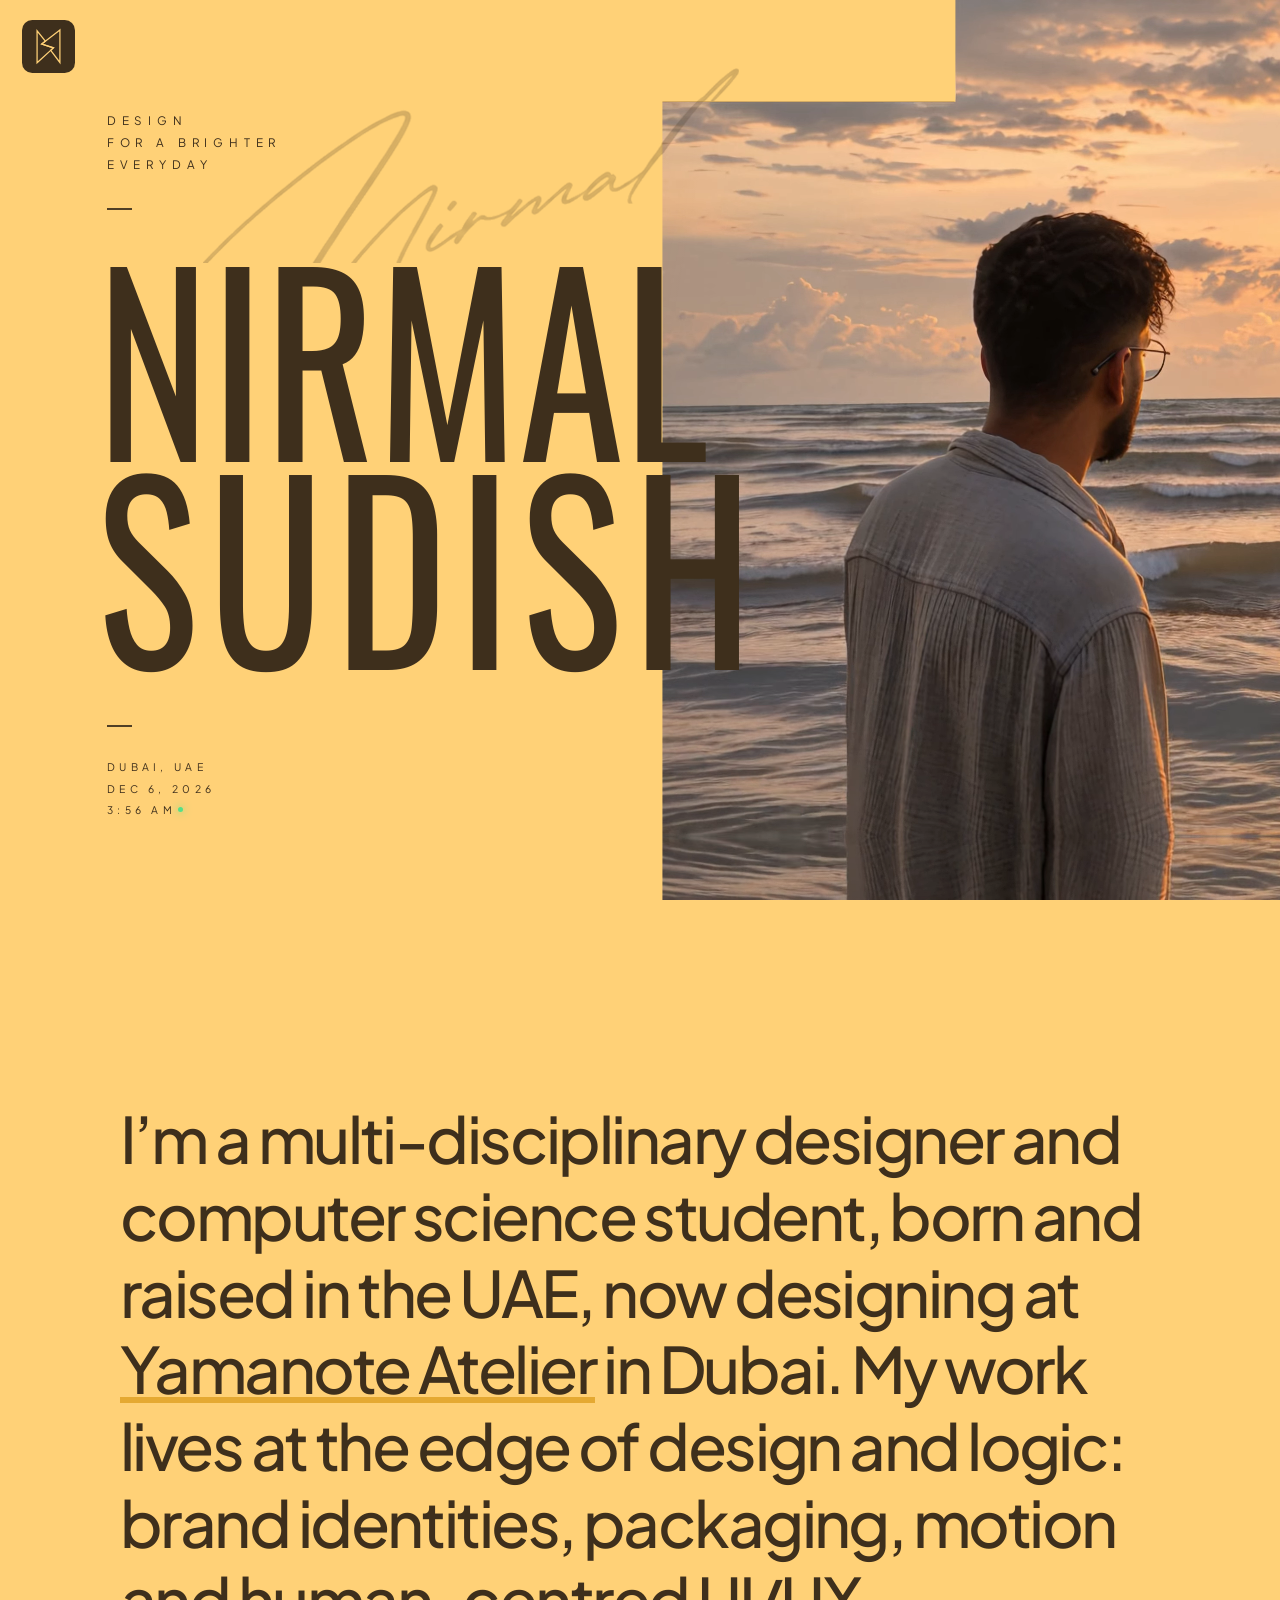
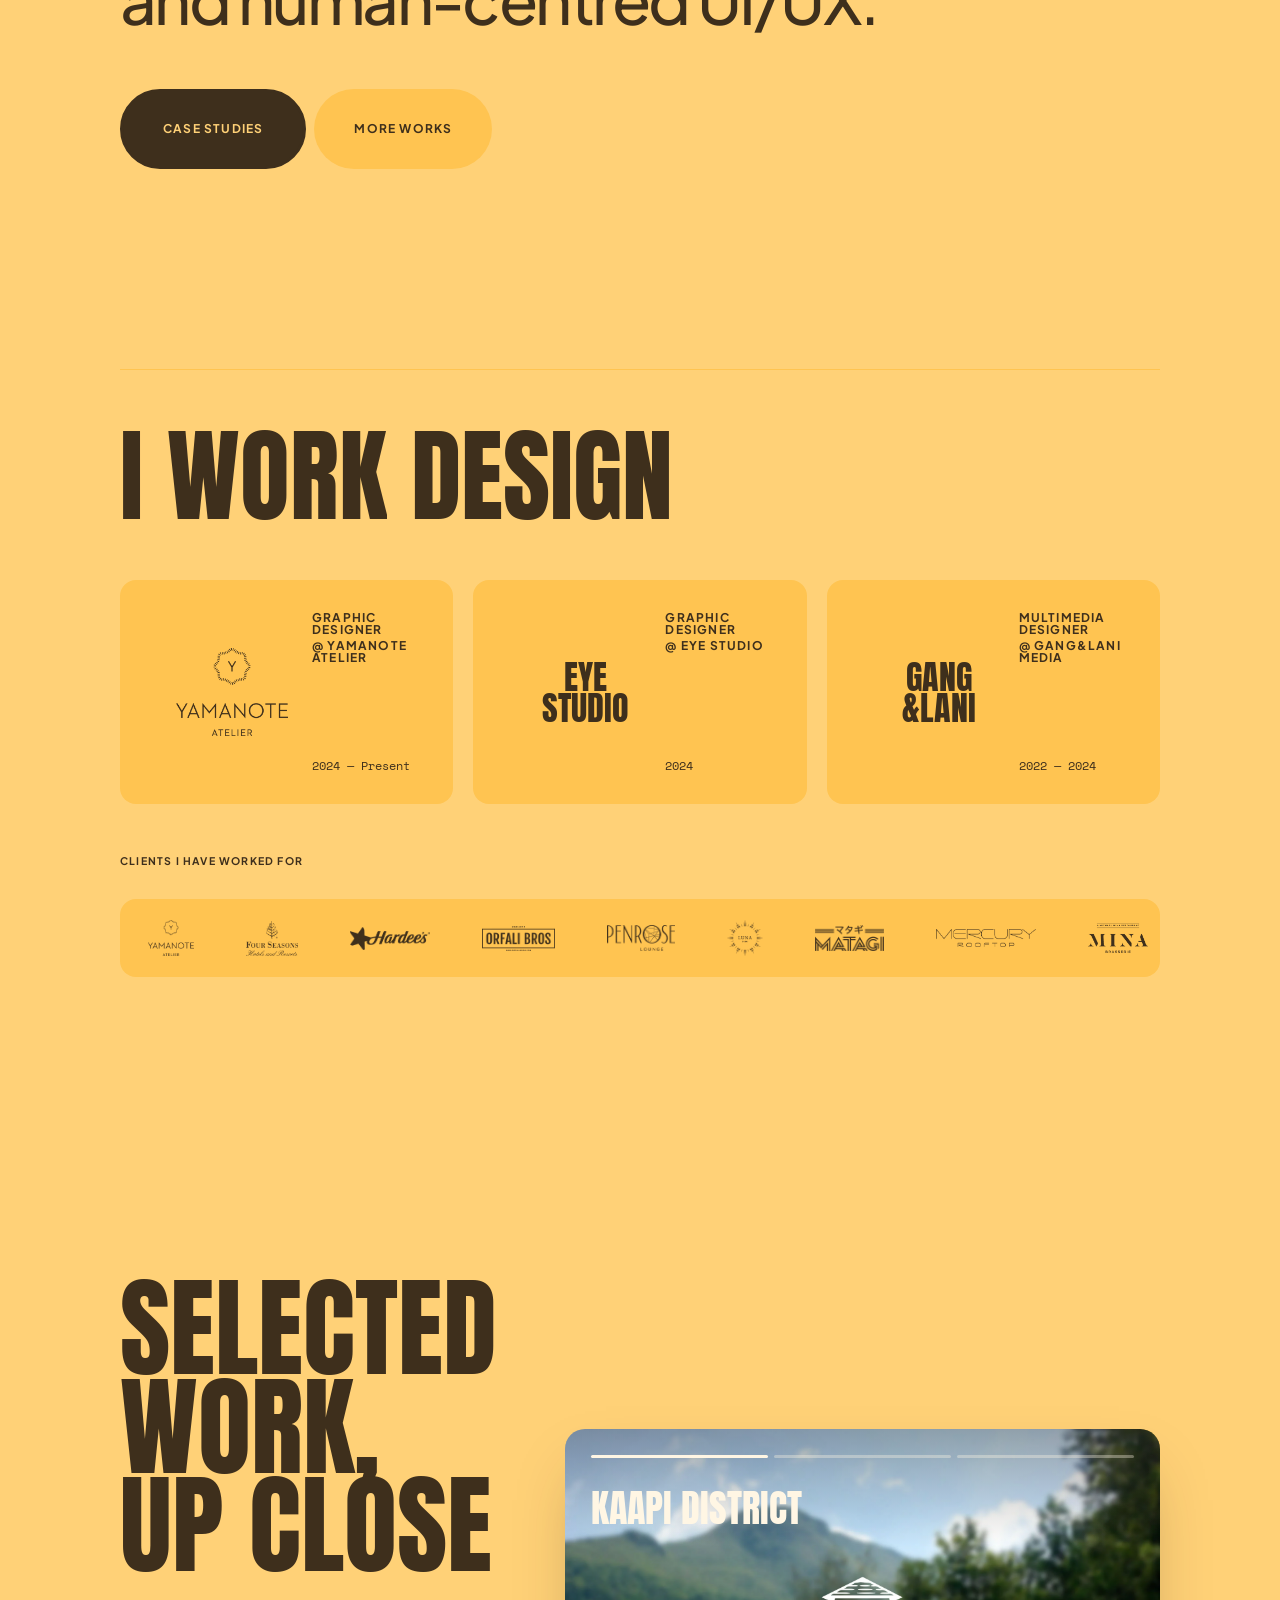
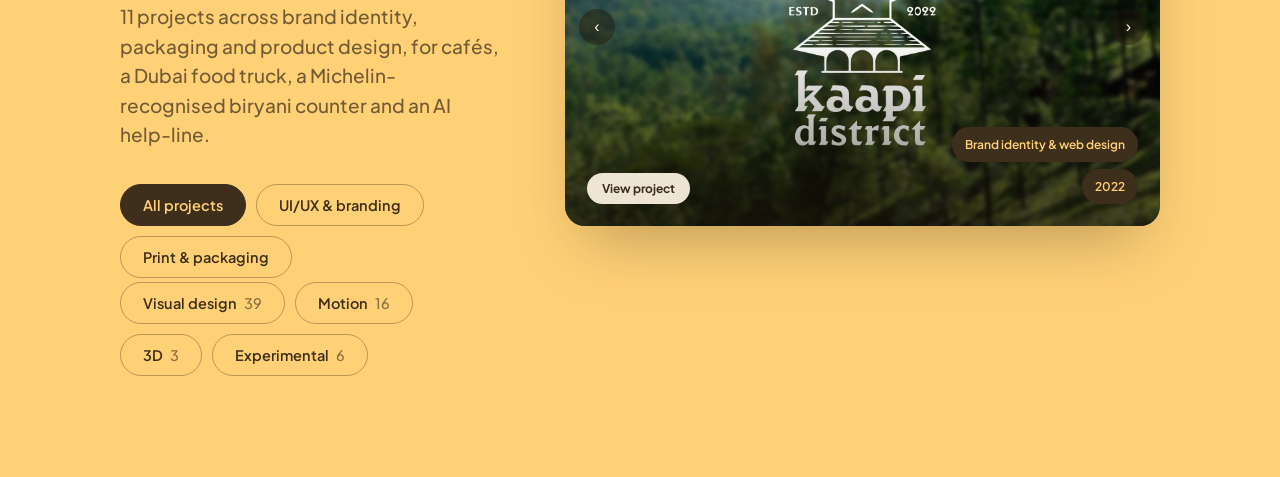
==== index.html @ 2df58474 "Portfolio 2026: initial site Co-Authored-By: Claude Opus 5.5 <noreply@anthropic.com>" ====
<!DOCTYPE html>
<html lang="en">
<head>
  <meta charset="UTF-8">
  <meta name="viewport" content="width=device-width, initial-scale=1.0">
  <title>Nirmal Sudish — Design For A Brighter Everyday</title>
  <meta name="description" content="Portfolio of Nirmal Sudish, a multi-disciplinary designer in Dubai, UAE: brand identity, packaging, motion and UI/UX.">
  <link rel="icon" href="assets/brand/nirmal-plate.svg" type="image/svg+xml">
  
  <!-- Modern Google Fonts -->
  <link rel="preconnect" href="https://fonts.googleapis.com">
  <link rel="preconnect" href="https://fonts.gstatic.com" crossorigin>
  <link href="https://fonts.googleapis.com/css2?family=Anton&family=Bebas+Neue&family=Caveat:wght@500;600;700&family=Ruthie&family=Allura&family=Space+Mono&family=Oswald:wght@700&family=Plus+Jakarta+Sans:wght@300;400;500;600;700;800&family=Space+Grotesk:wght@400;500;600;700&display=swap" rel="stylesheet">
  
  <link rel="stylesheet" href="style.css?v=202610221400">

  <!-- ==========================================================================
       LOGO NAVIGATION MORPH
       Scoped to this file on purpose: it is an overlay, so it adds nothing to
       the page's own layout and touches no existing rule except hiding the
       trigger while the panel stands in its place.

       The panel's resting CSS geometry IS the open state. JS seeds the closed
       state as inline styles taken from the logo's live rect, then clears them
       so the panel transitions out of the logo's own box rather than fading in.
       ========================================================================== -->
  <style>
    #navMorph {
      position: fixed;
      inset: 0;
      z-index: 60;
      visibility: hidden;
      pointer-events: none;
    }

    #navMorph.is-armed { visibility: visible; }

    /* The viewport ground going dark is what lets a pale panel read at all. */
    .navmorph-scrim {
      position: absolute;
      inset: 0;
      background-color: #14100c;
      opacity: 0;
      transition: opacity 400ms cubic-bezier(0.22, 0.61, 0.36, 1);
    }

    #navMorph.is-open .navmorph-scrim { opacity: 1; pointer-events: auto; }

    .navmorph-panel {
      position: absolute;
      left: 16px;
      top: 11px;
      width: min(784px, calc(100vw - 32px));
      height: 120px;
      border-radius: 17px;
      background-color: #FFD177;
      overflow: hidden;
      pointer-events: auto;
      transition:
        left 400ms cubic-bezier(0.22, 0.61, 0.36, 1),
        top 400ms cubic-bezier(0.22, 0.61, 0.36, 1),
        width 400ms cubic-bezier(0.22, 0.61, 0.36, 1),
        height 400ms cubic-bezier(0.22, 0.61, 0.36, 1),
        border-radius 400ms cubic-bezier(0.22, 0.61, 0.36, 1);
    }

    .navmorph-links {
      position: absolute;
      left: 74px;
      top: 50%;
      transform: translateY(-50%);
      display: flex;
      align-items: center;
      gap: 96px;
      white-space: nowrap;
      opacity: 0;
      /* Closing: the text goes first, before the box starts contracting. */
      transition: opacity 120ms linear;
    }

    /* Opening: held back until the box has actually started opening out. */
    #navMorph.is-open .navmorph-links {
      opacity: 1;
      transition: opacity 240ms linear 150ms;
    }

    .navmorph-link {
      display: inline-flex;
      align-items: center;
      gap: 9px;
      font-family: "Plus Jakarta Sans", sans-serif;
      font-size: 19px;
      font-weight: 800;
      letter-spacing: 0.1em;
      text-transform: uppercase;
      color: #101010;
      text-decoration: none;
    }

    .navmorph-tri {
      font-size: 12px;
      line-height: 1;
      color: #101010;
    }

    /* The mark is the existing logo's own artwork used as a mask, so it takes
       the panel's black without a second copy of the file being drawn. */
    .navmorph-mark {
      position: absolute;
      top: 50%;
      right: 28px;
      width: 56px;
      height: 56px;
      transform: translateY(-50%);
      background-color: #101010;
      -webkit-mask: url("assets/brand/nirmal-mark.svg") center / contain no-repeat;
      mask: url("assets/brand/nirmal-mark.svg") center / contain no-repeat;
      transition:
        right 400ms cubic-bezier(0.22, 0.61, 0.36, 1),
        width 400ms cubic-bezier(0.22, 0.61, 0.36, 1),
        height 400ms cubic-bezier(0.22, 0.61, 0.36, 1);
    }

    /* The trigger steps aside while the panel occupies its box. */
    body.nav-open .hero-logo { opacity: 0; }

    @media (max-width: 820px) {
      .navmorph-panel { height: 92px; border-radius: 14px; }
      .navmorph-links { left: 40px; gap: 40px; }
      .navmorph-link { font-size: 15px; }
      .navmorph-mark { right: 18px; width: 42px; height: 42px; }
    }

    /* Phones: four links in one row would run under the mark, so they stack
       as large, thumb-sized rows down the panel, the mark at its right. */
    @media (max-width: 600px) {
      .navmorph-panel { left: 12px; top: 10px; width: calc(100vw - 24px); height: 252px; border-radius: 16px; }
      .navmorph-links { left: 26px; flex-direction: column; align-items: flex-start; gap: 0; }
      .navmorph-link { font-size: 21px; padding: 12px 0; }
      .navmorph-tri { font-size: 13px; }
      .navmorph-mark { right: 26px; width: 46px; height: 46px; }
    }

    /* Touch tablets keep the row, but each link gets a thumb-sized hit area;
       the row is centred, so it reads exactly the same. */
    @media (hover: none) and (pointer: coarse) and (min-width: 601px) {
      .navmorph-link { padding-block: 10px; }
    }
  </style>
</head>
<body>

  <!-- =========================================================================
       HERO — BUILT FROM SCRATCH (no baked-in reference image)
       Layers: yellow ground -> masked video frame -> type
       ========================================================================= -->
  <section class="hero-section" id="hero">
    <!-- .hero-viewport is the clipping window; .hero-canvas inside it is locked
         to the artwork's 1759:894 aspect and scaled to cover, so the composition
         keeps its true proportions at every window shape and is simply cropped
         from the right rather than stretched. -->
    <div class="hero-viewport">
    <div class="hero-canvas" id="heroCanvas">

      <!-- 1. Masked frame — clipped to the stepped notch shape.
           Holds the BACKGROUND only. Drop assets/hero-bg.mp4 (and optionally
           .webm) in beside the jpg; the jpg stays as poster/fallback and is
           what shows if the video is missing, errors, or motion is reduced.
           Author the video at 1.232:1 so it lands exactly like the plate. -->
      <div class="hero-frame" id="heroFrame">
        <div class="hero-frame-inner">
          <img src="assets/hero-bg.jpg" alt="" class="hero-bg-img" id="heroBgImg" aria-hidden="true">
          <video class="hero-bg-video" id="heroBgVideo"
                 autoplay muted loop playsinline preload="metadata" aria-hidden="true">
            <source src="assets/hero-bg.mp4" type="video/mp4">
            <source src="assets/hero-bg.webm" type="video/webm">
          </video>
        </div>
        <span class="hero-frame-grain" aria-hidden="true"></span>
      </div>

      <!-- 2. Brand mark — the navigation trigger. Hovering it grows the
           #navMorph panel at the foot of this file out of this exact box. -->
      <div class="hero-logo-wrap" id="navTrigger">
        <a href="#hero" class="hero-logo" aria-label="Nirmal Sudish — home">
          <img src="assets/brand/nirmal-plate.svg" alt="" width="53" height="53">
        </a>
      </div>

      <!-- 3. Eyebrow -->
      <p class="hero-eyebrow">
        <span>Design</span>
        <span>For a brighter</span>
        <span>Everyday</span>
      </p>

      <span class="hero-rule hero-rule-top" aria-hidden="true"></span>

      <!-- 4. Script signature (sits behind the headline).
           Lifted straight out of the artwork rather than set in a font: no
           shipping script matches those letterforms, so assets/signature.png is
           the reference's own mark, alpha-extracted off the brown ground. -->
      <span class="hero-script" aria-hidden="true"></span>

      <!-- 5. Headline -->
      <h1 class="hero-headline">
        <span class="hl-line" data-text="Nirmal">Nirmal</span>
        <span class="hl-line" data-text="Sudish">Sudish</span>
      </h1>

      <span class="hero-rule hero-rule-bottom" aria-hidden="true"></span>

      <!-- 6. Live meta block -->
      <div class="hero-meta" aria-label="Location and local time">
        <span class="meta-row">Dubai, UAE</span>
        <span class="meta-row" id="liveDate">Sep 7, 2026</span>
        <span class="meta-row meta-time">
          <span id="liveTime">9:34 AM</span>
          <i class="meta-dot" aria-hidden="true"></i>
        </span>
      </div>

    </div>
    </div>

  </section>


  <!-- =========================================================================
       REPLICA — statement + experience, rebuilt 1:1 from the supplied source
       (.cn45 / .cn59 / .cn61 nodes). Values below are the source's own.
       ========================================================================= -->
  <div class="rep">

    <!-- .cn45 -->
    <section class="rep-statement" id="intro">
      <div>
        <div class="rep-copy">
          I&rsquo;m a multi-disciplinary designer and computer science student,
          born and raised in the UAE, now designing at
          <a class="rep-mark" href="https://www.instagram.com/yamanoteatelier/" target="_blank" rel="noopener">Yamanote Atelier</a>
          in Dubai. My work lives at the edge of design and logic: brand identities,
          packaging, motion and human-centred UI/UX.
        </div>
      </div>
      <div class="rep-actions">
        <a class="rep-btn rep-btn-solid" href="#works-stack"><div>case studies</div></a>
        <a class="rep-btn rep-btn-tint" href="grid.html"><div>More works</div></a>
      </div>
    </section>

    <!-- .cn59 / .cn60 -->
    <div class="rep-rule"><span data-rule></span></div>

    <!-- .cn61 -->
    <section class="rep-experience" id="experience">
      <div class="rep-headwrap">
        <div class="rep-head" data-reveal>I work design</div>
      </div>

      <div class="rep-grid">

        <a class="rep-card" href="https://www.instagram.com/yamanoteatelier/" target="_blank" rel="noopener">
          <div class="rep-logo">
            <img src="assets/clients/yamanote-card.png" alt="Yamanote Atelier" width="406" height="320">
          </div>
          <div class="rep-meta">
            <div class="rep-role">
              <div>Graphic designer</div>
              <div>@ Yamanote Atelier</div>
            </div>
            <div class="rep-date">2024 &mdash; Present</div>
          </div>
        </a>

        <!-- No logo file exists for these two, so the name is set in the display face. -->
        <div class="rep-card">
          <div class="rep-logo">
            <span class="rep-logo-word">Eye<br>Studio</span>
          </div>
          <div class="rep-meta">
            <div class="rep-role">
              <div>Graphic designer</div>
              <div>@ Eye Studio</div>
            </div>
            <div class="rep-date">2024</div>
          </div>
        </div>

        <div class="rep-card">
          <div class="rep-logo">
            <span class="rep-logo-word">Gang<br>&amp;lani</span>
          </div>
          <div class="rep-meta">
            <div class="rep-role">
              <div>Multimedia designer</div>
              <div>@ Gang&amp;lani Media</div>
            </div>
            <div class="rep-date">2022 &mdash; 2024</div>
          </div>
        </div>

      </div>

      <!-- Client marquee.
           Fifteen clients, each logo sized by optical area rather than height
           (equal area reads as equal weight across seals and wordmarks). The second list
           is an exact copy, aria-hidden, and exists only so the track can loop
           seamlessly: translating it -50% lands set two exactly where set one
           started. Keep the two lists identical or the seam will show. -->
      <div class="rep-clients">
        <p class="rep-clients-label">Clients I have worked for</p>

        <div class="rep-marquee">
          <div class="rep-marquee-track">
            <ul class="rep-marquee-set">
              <li class="rep-client"><img src="assets/clients/yamanote-atelier.png" alt="Yamanote Atelier" width="142" height="112" style="height:36px"></li>
              <li class="rep-client"><img src="assets/clients/four-seasons.png" alt="Four Seasons" width="168" height="112" style="height:35px"></li>
              <li class="rep-client"><img src="assets/clients/hardee-s.png" alt="Hardee's" width="387" height="112" style="height:23px"></li>
              <li class="rep-client"><img src="assets/clients/orfali-bros.png" alt="Orfali Bros" width="328" height="112" style="height:25px"></li>
              <li class="rep-client"><img src="assets/clients/penrose-lounge.png" alt="Penrose Lounge" width="293" height="112" style="height:26px"></li>
              <li class="rep-client"><img src="assets/clients/luna.png" alt="Luna" width="112" height="112" style="height:36px"></li>
              <li class="rep-client"><img src="assets/clients/matagi.png" alt="Matagi" width="300" height="112" style="height:26px"></li>
              <li class="rep-client"><img src="assets/clients/mercury-rooftop.png" alt="Mercury Rooftop" width="618" height="112" style="height:18px"></li>
              <li class="rep-client"><img src="assets/clients/mina-brasserie.png" alt="Mina Brasserie" width="225" height="112" style="height:30px"></li>
              <li class="rep-client"><img src="assets/clients/sola-jazz-lounge.png" alt="Sola Jazz Lounge" width="104" height="112" style="height:36px"></li>
              <li class="rep-client"><img src="assets/clients/spaces.png" alt="Spaces" width="387" height="112" style="height:23px"></li>
              <li class="rep-client"><img src="assets/clients/tomo.png" alt="Tomo" width="118" height="112" style="height:36px"></li>
              <li class="rep-client"><img src="assets/clients/seafu.png" alt="Seafu" width="506" height="112" style="height:20px"></li>
              <li class="rep-client"><img src="assets/clients/raffles-the-palm.png" alt="Raffles The Palm" width="151" height="112" style="height:36px"></li>
              <li class="rep-client"><img src="assets/clients/piatti-by-the-beach.png" alt="Piatti by the Beach" width="175" height="112" style="height:34px"></li>
            </ul>
            <ul class="rep-marquee-set" aria-hidden="true">
              <li class="rep-client"><img src="assets/clients/yamanote-atelier.png" alt="" width="142" height="112" style="height:36px"></li>
              <li class="rep-client"><img src="assets/clients/four-seasons.png" alt="" width="168" height="112" style="height:35px"></li>
              <li class="rep-client"><img src="assets/clients/hardee-s.png" alt="" width="387" height="112" style="height:23px"></li>
              <li class="rep-client"><img src="assets/clients/orfali-bros.png" alt="" width="328" height="112" style="height:25px"></li>
              <li class="rep-client"><img src="assets/clients/penrose-lounge.png" alt="" width="293" height="112" style="height:26px"></li>
              <li class="rep-client"><img src="assets/clients/luna.png" alt="" width="112" height="112" style="height:36px"></li>
              <li class="rep-client"><img src="assets/clients/matagi.png" alt="" width="300" height="112" style="height:26px"></li>
              <li class="rep-client"><img src="assets/clients/mercury-rooftop.png" alt="" width="618" height="112" style="height:18px"></li>
              <li class="rep-client"><img src="assets/clients/mina-brasserie.png" alt="" width="225" height="112" style="height:30px"></li>
              <li class="rep-client"><img src="assets/clients/sola-jazz-lounge.png" alt="" width="104" height="112" style="height:36px"></li>
              <li class="rep-client"><img src="assets/clients/spaces.png" alt="" width="387" height="112" style="height:23px"></li>
              <li class="rep-client"><img src="assets/clients/tomo.png" alt="" width="118" height="112" style="height:36px"></li>
              <li class="rep-client"><img src="assets/clients/seafu.png" alt="" width="506" height="112" style="height:20px"></li>
              <li class="rep-client"><img src="assets/clients/raffles-the-palm.png" alt="" width="151" height="112" style="height:36px"></li>
              <li class="rep-client"><img src="assets/clients/piatti-by-the-beach.png" alt="" width="175" height="112" style="height:34px"></li>
            </ul>
          </div>
        </div>
      </div>
    </section>

  </div>


  <!-- =========================================================================
       WORKS — CARD STACK
       Ported from the supplied Studio F&F reference. That file is a full-page
       app (html/body overflow:hidden, fixed chrome, wheel preventDefault); here
       it has to live as one section inside a scrolling document, so the stage
       is a normal in-flow block and the wheel is only captured while the
       section is centred AND there are more cards in that direction. At either
       end the wheel is released and the page scrolls on as usual.
       ========================================================================= -->
  <section class="ws" id="works-stack">
    <div class="ws-inner">

      <!-- Copy column; the card sits in the column beside it. -->
      <div class="ws-panel">
        <h2 class="ws-headline" id="wsHeadline">Selected<br>work,<br>up close</h2>

        <p class="ws-lede">
          11 projects across brand identity, packaging and product design,
          for cafés, a Dubai food truck, a Michelin-recognised biryani counter and an AI help-line.
        </p>

        <!-- Two rows, one choice: a project filter shows the card stack, a gallery
             category swaps it for the gallery. Choosing either row switches. -->
        <div class="ws-cats" id="wsCats" role="tablist" aria-label="Projects and gallery">
          <button class="ws-pill is-active" role="tab" aria-selected="true" data-group="all"
                  data-headline="Selected<br>work,<br>up close">All projects</button>
          <button class="ws-pill" role="tab" aria-selected="false" data-group="ux"
                  data-headline="Selected<br>work,<br>in use">UI/UX &amp; branding</button>
          <button class="ws-pill" role="tab" aria-selected="false" data-group="print"
                  data-headline="Selected<br>work,<br>in print">Print &amp; packaging</button>
        </div>
        <div class="ws-cats ws-cats-lib" role="tablist" aria-label="Gallery">
          <button class="ws-pill" role="tab" aria-selected="false" data-lib="visual"
                  data-headline="Selected<br>work,<br>in colour">Visual design<span>39</span></button>
          <button class="ws-pill" role="tab" aria-selected="false" data-lib="motion"
                  data-headline="Selected<br>work,<br>in motion">Motion<span>16</span></button>
          <button class="ws-pill" role="tab" aria-selected="false" data-lib="3d"
                  data-headline="Selected<br>work,<br>in depth">3D<span>3</span></button>
          <button class="ws-pill" role="tab" aria-selected="false" data-lib="experimental"
                  data-headline="Selected<br>work,<br>off brief">Experimental<span>6</span></button>
        </div>
      </div>

      <div class="ws-stage" id="wsStage"></div>

    </div>
  </section>

  <!-- =========================================================================
       CONTACT MORPH — the closing card of the works stack expands from its own
       bounds to fill the viewport. Ported from the reference's .morph-panel:
       it is fixed and starts life at the CTA card's getBoundingClientRect(),
       so the growth reads as that card zooming rather than a new panel fading
       in. Lives at body level, outside the section, so nothing clips it.
       ========================================================================= -->
  <div class="ws-morph" id="wsMorph" aria-hidden="true">
    <div class="ws-morph-inner">
      <p class="ws-morph-line" id="wsMorphLine">Let&rsquo;s make something</p>

      <div class="ws-morph-contact" id="wsMorphContact">
        <h2 class="ws-morph-title">Get in<br>touch</h2>

        <div class="ws-morph-details">
          <a class="ws-morph-mail" href="mailto:nirmal.sudish@gmail.com">nirmal.sudish@gmail.com</a>
          <p class="ws-morph-place">Dubai, UAE<br>Available for work</p>
          <div class="ws-morph-social">
            <a href="https://www.linkedin.com/in/nirmalsudish/" target="_blank" rel="noopener">LinkedIn</a>
            <a href="https://www.instagram.com/nirmellow/" target="_blank" rel="noopener">Instagram</a>
            <a href="https://www.behance.net/nirmalsudish" target="_blank" rel="noopener">Behance</a>
            <a href="assets/docs/nirmal-sudish-resume.pdf" target="_blank" rel="noopener">R&eacute;sum&eacute;</a>
          </div>
        </div>
      </div>

      <button class="ws-morph-close" id="wsMorphClose" type="button" aria-label="Close contact">
        <span aria-hidden="true">&times;</span>
      </button>
    </div>
  </div>

  <!-- Toast Notification for Copy Action -->
  <div class="copy-toast" id="copyToast" role="status" aria-live="polite">
    Email copied to clipboard!
  </div>

  <!-- =========================================================================
       PROJECT VIEW
       The case study a work card zooms into. One shell, filled by JS from the
       same project data the stack is built from.
       ========================================================================= -->
  <div class="pj" id="pjView" aria-hidden="true" role="dialog" aria-modal="true" aria-label="Project case study">
    <div class="pj-body" id="pjBody"></div>
    <button class="pj-close" id="pjClose" type="button" aria-label="Close project">
      <span aria-hidden="true">&times;</span>
    </button>
  </div>

  <!-- Self-hosted rather than CDN-only: the entire works stack (cards, the
       contact morph, the project case studies) is built by GSAP, and nothing
       else on the page needs it — so if this script never arrives (a blocked
       CDN, an offline preview, a flaky network) that whole section silently
       renders empty while everything above it looks fine. The CDN copy is
       kept as a fallback in case the local file itself ever goes missing. -->
  <script src="vendor/gsap.min.js" onerror="
    document.write('<scr' + 'ipt src=\'https://cdnjs.cloudflare.com/ajax/libs/gsap/3.12.5/gsap.min.js\'><\/scr' + 'ipt>');
  "></script>
  <!-- =========================================================================
       LOGO NAVIGATION MORPH — overlay, so the homepage structure is untouched
       ========================================================================= -->
  <!-- Library viewer: one picture or clip at a time, full screen. -->
  <div class="lbx" id="lbx" hidden role="dialog" aria-modal="true" aria-label="Library viewer">
    <figure class="lbx-stage" id="lbxStage"></figure>
    <button class="lbx-btn lbx-prev" id="lbxPrev" type="button" aria-label="Previous">&#8249;</button>
    <button class="lbx-btn lbx-next" id="lbxNext" type="button" aria-label="Next">&#8250;</button>
    <button class="lbx-btn lbx-close" id="lbxClose" type="button" aria-label="Close">&times;</button>
  </div>

  <div id="navMorph" aria-hidden="true">
    <div class="navmorph-scrim"></div>
    <nav class="navmorph-panel" id="navMorphPanel" aria-label="Primary">
      <div class="navmorph-links">
        <a class="navmorph-link" href="#intro"><span class="navmorph-tri" aria-hidden="true">&#9656;</span>Me</a>
        <a class="navmorph-link" href="#works-stack">Studies</a>
        <a class="navmorph-link" href="grid.html">Grid</a>
        <a class="navmorph-link" href="#experience">List</a>
      </div>
      <span class="navmorph-mark" id="navMorphMark" aria-hidden="true"></span>
    </nav>
  </div>

  <script>
    (() => {
      const trigger = document.getElementById('navTrigger');
      const morph   = document.getElementById('navMorph');
      const panel   = document.getElementById('navMorphPanel');
      const mark    = document.getElementById('navMorphMark');
      if (!trigger || !morph || !panel || !mark) return;

      let open = false;

      // Closed geometry is whatever box the logo currently occupies, read live
      // so it stays correct across resizes and the hero's percentage sizing.
      function collapse() {
        const r = trigger.getBoundingClientRect();
        panel.style.left = r.left + 'px';
        panel.style.top = r.top + 'px';
        panel.style.width = r.width + 'px';
        panel.style.height = r.height + 'px';
        panel.style.borderRadius = '14px';
        // Sized and centred to sit exactly where the logo's own mark sits.
        mark.style.width = r.height + 'px';
        mark.style.height = r.height + 'px';
        mark.style.right = ((r.width - r.height) / 2) + 'px';
      }

      // Clearing the inline values hands the panel back to its CSS geometry,
      // which is the open state — so the transition runs from logo to panel.
      function release() {
        panel.style.left = panel.style.top = '';
        panel.style.width = panel.style.height = '';
        panel.style.borderRadius = '';
        mark.style.width = mark.style.height = mark.style.right = '';
      }

      function openNav() {
        if (open) return;
        open = true;

        panel.style.transition = 'none';
        mark.style.transition = 'none';
        collapse();
        morph.classList.add('is-armed');
        morph.setAttribute('aria-hidden', 'false');
        document.body.classList.add('nav-open');

        // Commit the closed geometry before animating away from it.
        void panel.offsetWidth;

        panel.style.transition = '';
        mark.style.transition = '';
        morph.classList.add('is-open');
        release();
      }

      function closeNav() {
        if (!open) return;
        open = false;

        morph.classList.remove('is-open');
        collapse();
        document.body.classList.remove('nav-open');

        panel.addEventListener('transitionend', function done(e) {
          if (e.propertyName !== 'width' || open) return;
          panel.removeEventListener('transitionend', done);
          morph.classList.remove('is-armed');
          morph.setAttribute('aria-hidden', 'true');
        });
      }

      // Hover is for a mouse or pen only. A tap also fires an emulated hover
      // just before its click, which would open the panel and shut it again
      // in the same instant, so touch goes through the click below instead.
      const hovering = (e) => e.pointerType === 'mouse' || e.pointerType === 'pen';
      trigger.addEventListener('pointerenter', (e) => { if (hovering(e)) openNav(); });
      // Once open the panel covers the trigger, so it owns the exit.
      panel.addEventListener('pointerleave', (e) => { if (hovering(e)) closeNav(); });
      // Guards the gap if the pointer leaves before the panel is under it.
      trigger.addEventListener('pointerleave', (e) => {
        if (!hovering(e)) return;
        requestAnimationFrame(() => {
          if (!panel.matches(':hover')) closeNav();
        });
      });

      // Touch: the logo toggles the panel instead of following its link; a tap
      // off the panel, on the mark or on a link, or a scroll, puts it away.
      let lastPointer = 'mouse';
      trigger.addEventListener('pointerdown', (e) => { lastPointer = e.pointerType; });
      trigger.addEventListener('click', (e) => {
        if (lastPointer === 'mouse' || lastPointer === 'pen') return;   // desktop: goes home, as before
        e.preventDefault();
        open ? closeNav() : openNav();
      });
      morph.querySelector('.navmorph-scrim').addEventListener('click', closeNav);
      mark.addEventListener('click', closeNav);
      panel.querySelectorAll('.navmorph-link').forEach(a => a.addEventListener('click', () => closeNav()));
      window.addEventListener('scroll', () => {
        if (open && lastPointer !== 'mouse' && lastPointer !== 'pen') closeNav();
      }, { passive: true });

      // Keyboard focus opens it; the focus a tap leaves behind doesn't.
      trigger.addEventListener('focusin', (e) => {
        if (e.target.matches && e.target.matches(':focus-visible')) openNav();
      });
      morph.addEventListener('focusout', (e) => {
        if (!morph.contains(e.relatedTarget)) closeNav();
      });
      document.addEventListener('keydown', (e) => {
        if (e.key === 'Escape' && open) closeNav();
      });
    })();
  </script>

  <script src="main.js?v=202610221400"></script>
</body>
</html>
---- style.css ----
/* ==========================================================================
   NIRMAL SUDISH — EDITORIAL PORTFOLIO MASTER STYLESHEET
   Aesthetics: Rich Cocoa Editorial Minimal / Tactile Luxury
   ========================================================================== */

:root {
  /* Exact Palettes from Reference */
  --bg-cocoa: #412913;
  --bg-cocoa-deep: #35200f;
  --bg-espresso: #251608;
  --bg-card: rgba(62, 40, 18, 0.65);
  --bg-card-hover: rgba(85, 54, 25, 0.75);

  --text-cream: #f9efe5;
  --text-cream-bright: #ffffff;
  --text-cream-dim: rgba(245, 238, 230, 0.78);
  --text-muted: #cebfb2;
  --text-subtle: rgba(206, 191, 178, 0.55);

  --accent-caramel: #ba885a;
  --accent-caramel-light: #d89f6b;
  --accent-amber: #e69d45;

  --border-subtle: rgba(245, 238, 230, 0.12);
  --border-card: rgba(245, 238, 230, 0.08);

  /* Typography */
  --font-display: 'Haettenschweiler', 'Display Fallback', 'Oswald', 'Anton', sans-serif;
  --font-impact: var(--font-display);
  --font-sans: 'Plus Jakarta Sans', -apple-system, BlinkMacSystemFont, 'Segoe UI', Roboto, sans-serif;
  --font-mono: 'Space Grotesk', monospace, sans-serif;
  --font-script: 'Ruthie', 'Allura', cursive;

  /* Animation */
  --ease-expo: cubic-bezier(0.16, 1, 0.3, 1);
  --ease-spring: cubic-bezier(0.34, 1.56, 0.64, 1);
  --transition-fast: 0.25s ease;
  --transition-normal: 0.4s var(--ease-expo);
  --transition-slow: 0.8s var(--ease-expo);
}

/* Base Reset */
*, *::before, *::after {
  box-sizing: border-box;
  margin: 0;
  padding: 0;
}

html {
  scroll-behavior: smooth;
  background-color: var(--bg-cocoa);
  color: var(--text-cream);
  font-family: var(--font-sans);
  -webkit-font-smoothing: antialiased;
  -moz-osx-font-smoothing: grayscale;
}

body {
  overflow-x: hidden;
  background-color: var(--bg-cocoa);
  color: var(--text-cream);
  line-height: 1.6;
}

/* Selection */
::selection {
  background: var(--accent-caramel);
  color: var(--bg-espresso);
}

/* Accessibility */
.sr-only {
  position: absolute;
  width: 1px;
  height: 1px;
  padding: 0;
  margin: -1px;
  overflow: hidden;
  clip: rect(0, 0, 0, 0);
  white-space: nowrap;
  border: 0;
}

/* ==========================================================================
   HERO — COMPOSED FROM LIVE LAYERS

   Every number below is measured off reference_hires.png (1759 x 894,
   aspect 1.9676). Horizontal values are % of the hero's width, vertical
   values are % of its height, and every type size is expressed in cqh so the
   cap-heights, line pitches and row gaps stay locked to the same vertical
   rhythm as the measured positions at any viewport aspect.

   Photo frame mask, in reference units:
     top step edge ..... x 53.951%  down to y 11.298%
     main left edge .... x 37.408%
     bottom-right notch  x 75.725% / y 81.320%
   ========================================================================== */

/* Cap-height-normalised stand-in for Haettenschweiler on machines that do not
   ship it. Impact is the same genre and is a core font on macOS/iOS; the
   size-adjust makes its cap-height land where Haettenschweiler's does, so one
   font-size is correct for both. Oswald 700 is the web fallback for platforms
   with neither. */
@font-face {
  font-family: 'Display Fallback';
  src: local('Impact'), local('Impact Regular');
  size-adjust: 88.9%;       /* Haettenschweiler cap 0.7025em / Impact 0.790em */
  font-display: swap;
}

.hero-section {
  /* Ground for the homepage. The palette is scoped to this section, so the
     tokens below re-ink every child (type, rules, nav pills, scroll cue)
     without touching the rest of the page. Cream on this yellow is unreadable,
     so the ink flips to black. */
  --bg-cocoa: #FFD177;
  --bg-cocoa-deep: #E5A932;
  --text-cream: #3e2f1c;
  --text-muted: rgba(62, 47, 28, 0.75);
  --text-subtle: rgba(62, 47, 28, 0.55);
  --accent-caramel: #3e2f1c;
  --border-subtle: rgba(62, 47, 28, 0.22);

  position: relative;
  width: 100%;
  height: 100vh;
  height: 100svh;
  min-height: 560px;
  background-color: var(--bg-cocoa);
  overflow: hidden;
  isolation: isolate;
  /* Query container for sizing the canvas below. */
  container-type: size;
  container-name: hero;
}

/* Plain clipping window — deliberately NOT a container, so the canvas's own
   cqw/cqh resolve against .hero-section rather than itself. */
.hero-viewport {
  position: absolute;
  inset: 0;
}

/* The artwork is 1759 x 894 (1.9676:1) and its whole geometry is expressed as
   percentages of that box. Mapping those percentages onto an arbitrary window
   shape stretches the composition, so the canvas keeps the artwork's aspect and
   is scaled to COVER the window, anchored left and vertically centred. A window
   narrower than 1.9676:1 therefore shows the left part of the true design —
   type column plus a strip of the photo — instead of a distorted whole.
   The 220cqw ceiling stops the canvas growing so large in a tall window that
   the headline (which ends at 42.41%) would be cropped; at the 9:10 aspect
   where the stacked layout takes over it is not yet binding, so cover holds
   all the way down. */
.hero-canvas {
  position: absolute;
  left: 0;
  top: 50%;
  transform: translateY(-50%);
  width: max(100%, 196.76svh);
  width: clamp(100cqw, 196.76cqh, 220cqw);
  aspect-ratio: 1759 / 894;
  /* Type sizes below are cqh against THIS box, so they scale with the artwork
     rather than with the window. */
  container-type: size;
  container-name: canvas;

  /* Frame mask — nudge these to re-register the artwork */
  --frame-step-x: 53.951%;
  --frame-step-y: 11.298%;
  --frame-left: 37.408%;
  --frame-notch-x: 75.725%;
  --frame-notch-y: 81.320%;

  /* Display type. Reference cap-height 21.700% of the canvas; Haettenschweiler
     renders caps at 0.7025em, so font-size = 21.700 / 0.7025 = 30.890%.
     Deliberately unbounded: the canvas is already aspect-locked and covers the
     window, so the type must track it exactly. A clamp ceiling here freezes the
     headline while the canvas keeps growing, which opens a gap between the last
     letter and the photo edge on any large display. */
  --display-size: 30.89vh;
  --display-size: 30.89cqh;

  /* Small caps rows. Reference cap-heights 0.98% and 0.90% of hero height;
     Plus Jakarta Sans renders caps at 0.775em. */
  --eyebrow-size: 1.2987vh;
  --eyebrow-size: 1.2987cqh;
  --meta-size: 1.1633vh;
  --meta-size: 1.1633cqh;
}

/* --------------------------------------------------------------------------
   1. Masked photo frame
   -------------------------------------------------------------------------- */

.hero-frame {
  position: absolute;
  inset: 0;
  z-index: 1;
  clip-path: polygon(
    var(--frame-step-x) 0%,
    100% 0%,
    100% var(--frame-notch-y),
    var(--frame-notch-x) var(--frame-notch-y),
    var(--frame-notch-x) 100%,
    var(--frame-left) 100%,
    var(--frame-left) var(--frame-step-y),
    var(--frame-step-x) var(--frame-step-y)
  );
  background-color: var(--bg-cocoa-deep);
}

/* Inner box spans only the frame's own bounding area so the photo is not
   stretched across the whole viewport. */
.hero-frame-inner {
  position: absolute;
  top: 0;
  bottom: 0;
  left: var(--frame-left);
  right: 0;
  overflow: hidden;
}

.hero-bg-img {
  position: absolute;
  inset: 0;
  width: 100%;
  height: 100%;
  object-fit: cover;
  object-position: 50% 50%;
  display: block;
  user-select: none;
  -webkit-user-drag: none;
  will-change: transform;
  transform: scale(1.06);
}

/* Background video, layered over the poster inside the clipped frame. */
.hero-bg-video {
  position: absolute;
  inset: 0;
  width: 100%;
  height: 100%;
  display: block;
  opacity: 0;
  transition: opacity 0.6s var(--ease-expo);
  pointer-events: none;

  /* `fill`, not `cover`, and deliberately untransformed. The clip's step and
     notch are baked into this footage as flat ground-coloured blocks, and they
     line up with the clip-path to within 0.18%. Cropping it (`cover`) or
     scaling it for parallax would slide those blocks out from under the clip
     and leave slivers of the old brown showing along the mask edges. */
  object-fit: fill;
}

/* Only revealed once it is genuinely playing, so a missing or failed video
   leaves the poster showing rather than a black rectangle. */
.hero-bg-video.is-ready {
  opacity: 1;
}

/* Warm grade to marry the two plates together */
.hero-frame-grain {
  position: absolute;
  inset: 0;
  pointer-events: none;
  background:
    linear-gradient(100deg, rgba(255, 209, 119, 0.40) 0%, rgba(255, 209, 119, 0) 38%),
    radial-gradient(120% 90% at 70% 40%, rgba(0, 0, 0, 0) 45%, rgba(120, 78, 20, 0.28) 100%);
  mix-blend-mode: multiply;
  opacity: 0.75;
}

/* --------------------------------------------------------------------------
   2. Brand mark  (reference: x 1.251%, y 2.237%, 53 x 53 = 3.013% wide)
   -------------------------------------------------------------------------- */

/* The wrap carries the position the mark itself used to hold, so the flyout
   below can be laid out relative to it without touching the hero's percentage
   grid at all. */
.hero-logo-wrap {
  position: absolute;
  top: 2.237%;
  left: 1.251%;
  z-index: 20;
  width: 3.013%;
  height: 5.928%;
  min-width: 24px;
}

.hero-logo {
  display: block;
  width: 100%;
  height: 100%;
  line-height: 0;
  transition: transform var(--transition-normal);
}

.hero-logo img {
  width: 100%;
  height: 100%;
  object-fit: contain;
  display: block;
}

.hero-logo:hover {
  transform: scale(1.08) rotate(-3deg);
}

/* --------------------------------------------------------------------------
   3. Eyebrow
   Reference: ink starts x 6.083%, first cap-top y 12.864%, row pitch 2.4605%,
   "FOR A BRIGHTER" ink width 9.551%. Plus Jakarta Sans sets that line at
   8.005em naturally, so the tracking is (14.861 - 8.005) / 13 gaps.
   -------------------------------------------------------------------------- */

.hero-eyebrow {
  position: absolute;
  left: 6.033%;            /* ink 6.083% less the 0.075em left bearing */
  top: 12.780%;            /* cap-top 12.864% less the 0.15em ink offset */
  z-index: 20;
  display: flex;
  flex-direction: column;
  gap: 0.895em;            /* row pitch 1.895em, less the 1em line box */
  margin: 0;
  font-family: var(--font-sans);   /* same family as the statement copy */
  font-size: var(--eyebrow-size);
  font-weight: 400;                /* lighter than the statement's 500 */
  letter-spacing: 0.498em;
  line-height: 1;
  text-transform: uppercase;
  color: var(--text-cream);
}

/* --------------------------------------------------------------------------
   4. Hairline rules  (reference: x 6.026%, width 1.421%, 2px, y 23.154% / 80.537%)
   -------------------------------------------------------------------------- */

.hero-rule {
  position: absolute;
  left: 6.026%;
  z-index: 20;
  width: 1.421%;
  min-width: 16px;
  height: 2px;
  background-color: var(--text-cream);
  opacity: 0.9;
}

.hero-rule-top    { top: 23.154%; }
.hero-rule-bottom { top: 80.537%; }

/* --------------------------------------------------------------------------
   5. Script signature
   Reference: ink x 11.370%, N-apex y 12.416%, ink height 17.226% of the canvas,
   and the final l's tail rises to y 7.718% and reaches x 41.671% — measured in
   the brown strip above the photo, where the tail is still on the ground colour.

   No shipping face reproduces it. The mark is a uniform hairline — median stroke
   6px against a 154px ink height, 0.0390 of its own height — and of 17 script
   fonts measured the nearest were Ruthie (0.0353) and Lovers Quarrel (0.0410),
   with Mrs Saint Delafield at 0.0510 and Allura at 0.0680; none matched the
   letterforms. So the mark itself is used: alpha-extracted from the artwork by
   how far each pixel is lifted off the brown ground toward cream, with the
   segment of the tail that passes behind the photograph rebuilt as a quadratic
   fitted to the stroke's tangents either side of the occlusion.
   The asset is normalised to full alpha; opacity below carries its real density.
   -------------------------------------------------------------------------- */

.hero-script {
  position: absolute;
  left: 11.484%;
  top: 7.606%;
  width: 30.244%;
  aspect-ratio: 1596 / 582;   /* the asset's own ratio, so height still lands on 21.70% */
  z-index: 5;
  opacity: 0.259;             /* the mark's own density in the artwork */
  pointer-events: none;
  user-select: none;

  /* Painted, not drawn: the PNG is a single-colour alpha shape, so it is used
     as a mask and the ink comes from the token. Change --text-cream and the
     signature follows, instead of the colour being baked into the file. */
  background-color: var(--text-cream);
  -webkit-mask-image: url("assets/signature.png");
          mask-image: url("assets/signature.png");
  -webkit-mask-size: 100% 100%;
          mask-size: 100% 100%;
  -webkit-mask-repeat: no-repeat;
          mask-repeat: no-repeat;
}

/* --------------------------------------------------------------------------
   6. Display headline
   Reference: cap-top y 29.754%, cap-height 21.700%, line pitch 23.154%,
   "NIRMAL" ink x 5.742% - 42.410%. Haettenschweiler sets that word at 2.3075em
   with a 0.036em natural letter gap against the reference's 0.037 — which is
   how the face was identified, and why the tracking here is all but zero.
   -------------------------------------------------------------------------- */

.hero-headline {
  position: absolute;
  left: 5.467%;            /* ink 5.742% less the 0.0175em left bearing */
  top: 29.754%;
  z-index: 10;
  margin: 0;
  margin-top: -0.0725em;   /* lands the cap-top, not the line box, on 29.754% */
  display: flex;
  flex-direction: column;
  font-family: var(--font-display);
  font-weight: 400;
  font-size: var(--display-size);
  line-height: var(--hl-lh, 0.7495);     /* pitch 23.154% / font-size 30.890% */
  /* 1 in Haettenschweiler; main.js narrows a wider stand-in face to match */
  scale: var(--hl-sx, 1) 1;
  transform-origin: left center;
  letter-spacing: 0.0056em;
  text-transform: uppercase;
  color: var(--text-cream);
  white-space: nowrap;
}

.hl-line {
  display: block;
}

/* The reference sets both lines flush to the same measure. Haettenschweiler's
   round caps run ~9% narrower than the artwork's, so the second line carries
   its own tracking to end on 42.01% alongside the first's 42.41%. */
.hl-line + .hl-line {
  letter-spacing: 0.049em;
}

/* --------------------------------------------------------------------------
   7. Live meta block
   Reference: ink x 6.083%, first cap-top y 84.787%, row pitch 2.35%,
   "BROOKLYN, NY" ink width 7.049% (7.415em naturally, over 11 gaps).
   -------------------------------------------------------------------------- */

.hero-meta {
  position: absolute;
  left: 6.039%;
  top: 84.720%;
  z-index: 20;
  display: flex;
  flex-direction: column;
  gap: 1.019em;            /* row pitch 2.019em, less the 1em line box */
  font-family: var(--font-sans);   /* same family as the statement copy */
  font-size: var(--meta-size);
  font-weight: 400;                /* lighter than the statement's 500 */
  letter-spacing: 0.41em;
  line-height: 1;
  text-transform: uppercase;
  color: var(--text-cream);
}

.meta-row {
  display: flex;
  align-items: center;
}

.meta-time {
  font-variant-numeric: tabular-nums;
}

.meta-dot {
  width: 5px;
  height: 5px;
  margin-left: 0.2em;
  border-radius: 50%;
  background-color: #55e088;
  box-shadow: 0 0 8px #55e088;
  animation: pulseDot 2s infinite ease-in-out;
}

@keyframes pulseDot {
  0%, 100% { transform: scale(1); opacity: 0.9; }
  50% { transform: scale(1.35); opacity: 0.5; }
}

/* --------------------------------------------------------------------------
   Hero responsive re-registration
   -------------------------------------------------------------------------- */

/* The cover crop stays faithful while the window is roughly square or wider.
   Past that it would show too little of the composition, so the hero switches
   to the stacked layout — keyed on aspect, not width, because a 900px-wide
   window can still be landscape enough for the real thing. */
@media (max-aspect-ratio: 9 / 10) {
  .hero-canvas {
    /* Here the cover crop would eat the headline, so the hero
       switches to the stacked layout and the canvas fills the window again. */
    position: absolute;
    inset: 0;
    top: 0;
    width: 100%;
    height: 100%;
    aspect-ratio: auto;
    transform: none;

    --frame-left: 0%;
    --frame-step-x: 0%;
    --frame-step-y: 0%;
    --frame-notch-x: 100%;
    --frame-notch-y: 50%;
    --display-size: clamp(2.6rem, 13.5vh, 7rem);
    --display-size: clamp(2.6rem, 13.5cqh, 7rem);
    --eyebrow-size: clamp(0.5rem, 0.85vh, 0.8rem);
    --eyebrow-size: clamp(0.5rem, 0.85cqh, 0.8rem);
    --meta-size: clamp(0.47rem, 0.8vh, 0.75rem);
    --meta-size: clamp(0.47rem, 0.8cqh, 0.75rem);
  }

  /* Frame becomes a top band; type stacks on the brown below it. */
  .hero-frame {
    clip-path: polygon(0% 0%, 100% 0%, 100% var(--frame-notch-y), 0% var(--frame-notch-y));
  }

  .hero-frame-inner { left: 0; }

  /* The logo's box is sized as a % of each axis, which only reads as a square
     while the canvas holds the artwork's aspect. Pin it here. */
  .hero-logo-wrap  { width: 42px; height: 42px; top: 24px; left: 22px; }

  .hero-eyebrow    { top: auto; bottom: 44%; left: 7%; }
  .hero-rule-top   { top: auto; bottom: 39%; left: 7%; }
  .hero-script     { top: 24%; left: 6%; width: 66%; }
  .hero-headline   { top: auto; bottom: 17%; left: 6.6%; }
  .hero-rule-bottom{ top: auto; bottom: 11%; left: 7%; }
  .hero-meta       { top: auto; bottom: 5%; left: 7%; }
}

/* Copy Toast */
.copy-toast {
  position: fixed;
  bottom: 30px;
  left: 50%;
  transform: translateX(-50%) translateY(100px);
  background: var(--text-cream);
  color: var(--bg-cocoa);
  padding: 12px 24px;
  border-radius: 40px;
  font-size: 0.8rem;
  font-weight: 700;
  letter-spacing: 0.16em;
  box-shadow: 0 10px 30px rgba(0, 0, 0, 0.4);
  z-index: 200;
  opacity: 0;
  transition: all 0.4s var(--ease-spring);
  pointer-events: none;
}

.copy-toast.show {
  transform: translateX(-50%) translateY(0);
  opacity: 1;
}

/* ==========================================================================
   RESPONSIVE BREAKPOINTS
   ========================================================================== */

/* ==========================================================================
   REPLICA BLOCK — statement + experience
   A 1:1 port of the supplied source's .cn45 / .cn59 / .cn61 nodes. Every value
   here is the source's own; nothing is adapted to the surrounding page, so the
   whole block is scoped under .rep and sets its own colours and type.

   Font substitutions (the originals are licensed and not on this machine):
     Faktum                -> Plus Jakarta Sans
     Manuka                -> Anton
     Basis Grotesque Mono  -> Space Mono
   ========================================================================== */

.rep {
  /* source :root tokens */
  --rep-bg:      rgb(255, 209, 119);
  --rep-ink:     #3e2f1c;
  --rep-tint:    rgb(255, 196, 81);
  --rep-underline: rgb(229, 169, 50);

  --rep-sans: "Plus Jakarta Sans", sans-serif;   /* Faktum */
  --rep-display: "Anton", sans-serif;            /* Manuka */
  --rep-mono: "Space Mono", monospace;           /* Basis Grotesque Mono */

  background-color: var(--rep-bg);
  color: var(--rep-ink);
}

/* --- .cn45 statement ------------------------------------------------------ */

.rep-statement {
  display: flex;
  flex-direction: column;
  align-items: stretch;
  gap: 51.2px;
  padding: 200px 120px;
  overflow: hidden;
}

.rep-copy {
  font-family: var(--rep-sans);
  font-size: 64px;
  font-weight: 500;
  line-height: 76.8px;
  letter-spacing: -2.56px;
  color: var(--rep-ink);
}

/* .cn48 — the bar sits under the word, drawn as an ::after */
.rep-mark {
  position: relative;
  display: inline-block;
  color: inherit;
  text-decoration: none;
}

.rep-mark::after {
  content: "";
  position: absolute;
  left: 0;
  right: 0;
  bottom: 4px;
  height: 6px;
  background-color: var(--rep-underline);
}

/* .cn49 */
.rep-actions {
  display: flex;
  align-items: center;
  gap: 8px;
}

/* .cn50 / .cn52 */
.rep-btn {
  display: flex;
  align-items: center;
  justify-content: center;
  min-width: 160px;
  max-width: 100%;
  height: 80px;
  padding: 0 40px;
  border-radius: 100px;
  text-decoration: none;
  cursor: pointer;
}

.rep-btn div {
  font-family: var(--rep-sans);
  font-size: 12px;
  font-weight: 700;
  letter-spacing: 1.2px;
  text-transform: uppercase;
  flex-shrink: 0;
}

.rep-btn-solid {
  border: 3px solid var(--rep-ink);
  background-color: var(--rep-ink);
}

.rep-btn-solid div {
  color: var(--rep-bg);
  line-height: 15.6px;
}

.rep-btn-tint {
  background-color: var(--rep-tint);
}

.rep-btn-tint div {
  color: var(--rep-ink);
  line-height: 12px;
}

/* --- .cn59 / .cn60 hairline ---------------------------------------------- */

.rep-rule {
  display: flex;
  align-items: center;
  justify-content: flex-start;
  padding: 0 120px;
}

.rep-rule span {
  display: block;
  width: 0;
  height: 1px;
  background-color: var(--rep-tint);
  transition: width 1.1s cubic-bezier(0.16, 1, 0.3, 1);
}

.rep-rule span.is-in {
  width: 100%;
}

/* --- .cn61 experience ----------------------------------------------------- */

.rep-experience {
  display: flex;
  flex-direction: column;
  align-items: stretch;
  gap: 51.2px;
  padding: 60px 120px 200px;
  overflow: hidden;
}

/* .cn62 */
.rep-headwrap {
  display: flex;
  align-items: flex-end;
  gap: 25.6px;
}

/* .cn63 */
.rep-head {
  font-family: var(--rep-display);
  font-size: 102.4px;
  font-weight: 500;
  line-height: 92.16px;
  text-transform: uppercase;
  color: var(--rep-ink);
}

/* .cn64/.cn66/.cn71 — mask per word, letters translated by the line-height */
.rep-head .rv-word {
  display: inline-block;
  padding-bottom: 7.168px;
  overflow: hidden;
  vertical-align: bottom;
}

.rep-head .rv-glyph {
  display: inline-block;
  transform: translateY(92.1562px);
  transition: transform 0.72s cubic-bezier(0.16, 1, 0.3, 1);
}

.rep-head.is-in .rv-glyph {
  transform: translateY(0);
}

/* .cn78 */
.rep-grid {
  display: grid;
  grid-template-columns: repeat(3, minmax(0, 1fr));
  grid-auto-columns: 1fr;
  gap: 20px;
}

/* --- client marquee ------------------------------------------------------- */

.rep-clients {
  display: flex;
  flex-direction: column;
  align-items: flex-start;
  gap: 32px;
}

.rep-clients-label {
  margin: 0;
  font-family: var(--rep-sans);
  font-size: 10.5px;
  font-weight: 700;
  line-height: 12px;
  letter-spacing: 1.2px;
  text-transform: uppercase;
  color: var(--rep-ink);
}

/* The strip clips the track, so a wordmark is cut by the edge as it leaves —
   same as the reference, rather than fading out. Narrower than the row above
   it on purpose, so it reads as its own object rather than another full-width
   bar; the loop itself doesn't care about this width at all — it's driven by
   the track's own content width, not the viewport clipping it. Same corner
   radius as the job cards above, rather than a full pill, so it reads as one
   more box in the same family instead of a different shape entirely. */
.rep-marquee {
  width: 100%;
  overflow: hidden;
  border-radius: 16px;
  background-color: var(--rep-tint);
}

.rep-marquee-track {
  display: flex;
  width: max-content;
  animation: rep-marquee-scroll 26s linear infinite;
}

/* Two identical sets sit side by side; shifting the pair exactly half its own
   width swaps set two into set one's place, so the wrap is invisible. */
@keyframes rep-marquee-scroll {
  from { transform: translateX(0); }
  to   { transform: translateX(-50%); }
}

.rep-marquee:hover .rep-marquee-track {
  animation-play-state: paused;
}

.rep-marquee-set {
  display: flex;
  align-items: center;
  gap: 52px;
  margin: 0;
  padding: 21px 28px;
  list-style: none;
}

.rep-client {
  flex-shrink: 0;
  height: 36px;
  display: flex;
  align-items: center;
  white-space: nowrap;
  color: var(--rep-ink);
  font-family: var(--rep-display);
  font-size: 19px;
  line-height: 1;
  letter-spacing: 0.02em;
  text-transform: uppercase;
}

/* Alternating treatment so the strip reads as a set of separate marks rather
   than one repeated wordmark. */
.rep-client-alt {
  font-family: var(--rep-sans);
  font-size: 12px;
  font-weight: 700;
  letter-spacing: 0.2em;
}

.rep-client img,
.rep-client svg {
  height: 100%;
  width: auto;
  display: block;
}



/* .cn79 */
.rep-card {
  display: grid;
  grid-template-columns: 160px 109.328px;
  grid-template-rows: 160px;
  grid-auto-columns: 1fr;
  justify-content: space-between;
  align-items: center;
  height: 224px;
  max-width: 100%;
  padding: 32px;
  border-radius: 16px;
  background-color: var(--rep-tint);
  color: var(--rep-ink);
  text-decoration: none;
  cursor: pointer;
}

/* .cn80 */
.rep-logo {
  display: flex;
  align-items: center;
  justify-content: center;
  width: 160px;
  height: 160px;
  padding: 24px;
}

.rep-logo svg {
  width: auto;
  height: 112px;
  display: inline;
  overflow: hidden;
}

.rep-logo img {
  display: block;
  width: auto;
  height: auto;
  max-width: 100%;
  max-height: 112px;
}

/* For employers with no logo file: the name, set in the display face. */
.rep-logo-word {
  font-family: var(--rep-display);
  font-size: 34px;
  line-height: 0.92;
  text-align: center;
  text-transform: uppercase;
  color: var(--rep-ink);
}

/* Cards without a website to go to. */
div.rep-card { cursor: default; }

/* .cn83 */
.rep-meta {
  display: flex;
  flex-direction: column;
  justify-content: space-between;
  align-items: flex-start;
  align-self: stretch;
  height: 160px;
}

/* .cn84 */
.rep-role {
  display: flex;
  flex-direction: column;
  gap: 4px;
}

/* .cn85 / .cn86 */
.rep-role div,
.rep-role strong {
  font-family: var(--rep-sans);
  font-size: 12px;
  font-weight: 700;
  line-height: 12px;
  letter-spacing: 1.2px;
  text-transform: uppercase;
}

/* The source sets nowrap on this one line only (.cn86); every other role line
   wraps naturally. Kept as-is — forcing the rest onto one line makes the longer
   labels run under the neighbouring card, because the substitute face sets
   wider than Faktum. */
.rep-nowrap { white-space: nowrap; }

/* .cn87 */
.rep-date {
  font-family: var(--rep-mono);
  font-size: 12px;
  line-height: 12px;
}

@media (prefers-reduced-motion: reduce) {
  .rep-head .rv-glyph { transform: none; transition: none; }
  .rep-rule span { width: 100%; transition: none; }
}

/* --- source breakpoints --------------------------------------------------- */

/* 572–1024 */
@media (min-width: 572px) and (max-width: 1024px) {
  .rep-statement { padding: 100px 80px; gap: 80px; }
  .rep-copy { font-size: 44px; line-height: 52.8px; letter-spacing: -1.76px; }
  .rep-mark::after { display: none; }
  .rep-rule { padding: 0 80px; }
  .rep-experience { padding: 40px 80px 100px; gap: 80px; }
  .rep-head { font-size: 122.88px; line-height: 110.592px; }
  .rep-head .rv-word { padding-bottom: 8.6016px; }
  .rep-head .rv-glyph { transform: translateY(110.594px); }
  .rep-headwrap { flex-direction: column; align-items: flex-start; gap: 20px; }
  .rep-grid {
    grid-template-columns: repeat(2, minmax(0, 1fr));
    grid-template-rows: none;
    grid-auto-rows: 184px;
    gap: 8px;
    height: auto;
  }
  .rep-card { height: 184px; padding-left: 8px; grid-template-rows: 120px; grid-template-columns: 1fr 1fr; }
  .rep-logo { width: 120px; height: 120px; }
  .rep-logo svg { height: 72px; }
  .rep-meta { height: 120px; }
  .rep-role div, .rep-role strong { font-size: 11px; line-height: 11px; letter-spacing: 1.1px; }
  .rep-btn div { font-size: 11px; line-height: 14.3px; letter-spacing: 1.1px; }
}

/* ≤571 */
@media (max-width: 571px) {
  .rep-statement { padding: 60px 8px 80px; gap: 40px; }
  .rep-copy { font-size: 26px; line-height: 32.5px; letter-spacing: -0.78px; padding: 0 16px; }
  .rep-mark::after { display: none; }
  .rep-actions {
    display: grid;
    grid-template-columns: 175.5px 175.5px;
    grid-template-rows: 64px;
    align-items: stretch;
  }
  .rep-btn { width: 175.5px; height: 64px; padding: 32px; min-width: 0; }
  .rep-btn-solid { border-width: 0; }
  .rep-btn div { font-size: 10px; line-height: 13px; letter-spacing: 1px; }
  .rep-rule { padding: 0 8px; }
  .rep-experience { padding: 20px 8px 80px; gap: 40px; }
  .rep-headwrap { flex-direction: column; align-items: flex-start; gap: 8px; padding: 0 16px; }
  .rep-head { font-size: 67.5px; line-height: 60.75px; }
  .rep-head .rv-word { padding-bottom: 4.725px; }
  .rep-head .rv-glyph { transform: translateY(60.75px); }
  .rep-grid {
    grid-template-columns: repeat(1, minmax(0, 1fr));
    grid-template-rows: none;
    grid-auto-rows: 160px;
    gap: 8px;
    height: auto;
  }
  .rep-card {
    display: flex;
    align-items: center;
    justify-content: flex-start;
    gap: 20px;
    height: 160px;
    padding: 40px 24px 40px 0;
    border-radius: 8px;
  }
  .rep-logo { width: 120px; height: 120px; margin-left: 16px; }
  .rep-logo svg { height: 72px; }
  .rep-meta { height: 120px; }
  .rep-role div, .rep-role strong { font-size: 10px; line-height: 10px; letter-spacing: 1px; }
}

/* ≥1601 */
@media (min-width: 1601px) {
  .rep-statement { gap: 76.8px; }
  .rep-experience { gap: 76.8px; }
  .rep-headwrap { gap: 38.4px; }
  .rep-head { font-size: 153.6px; line-height: 138.24px; }
  .rep-head .rv-word { padding-bottom: 10.752px; }
  .rep-head .rv-glyph { transform: translateY(138.234px); }
  .rep-card { grid-template-columns: 1fr 1fr; }
}


/* ==========================================================================
   WORKS — CARD STACK
   Structure and interaction ported from the Studio F&F reference; the palette
   is this site's. The reference paints its ground from each project's colour,
   which here would fight the yellow, so the ground stays put and the project
   colour is carried by the card's own tint instead.
   ========================================================================== */

.ws {
  --ws-ink: #3e2f1c;
  --ws-ground: #FFD177;
  --ws-tint: #FFC451;

  /* .rep's font tokens are scoped to .rep and this section is a sibling, so
     they are restated here rather than inherited — same faces as the block
     above, so the two read as one run. */
  --ws-display: "Anton", sans-serif;
  --ws-sans: "Plus Jakarta Sans", sans-serif;

  position: relative;
  display: flex;
  flex-direction: column;
  justify-content: center;   /* centres the content in the full-height section */
  gap: 51.2px;
  /* Fills the screen. min-height rather than height, so if the content ever
     outgrows the viewport (short window, stacked mobile layout) the section
     grows with it instead of clipping. */
  min-height: 100vh;
  min-height: 100svh;
  background-color: var(--ws-ground);
  color: var(--ws-ink);
  /* same gutters as .rep-experience, so this heading lines up with the one above */
  padding: 90px 120px;
  overflow: hidden;
}

/* Copy on the left, card on the right, vertically centred against each other. */
.ws-inner {
  display: grid;
  grid-template-columns: minmax(0, 0.78fr) minmax(0, 1.22fr);
  gap: clamp(2rem, 5vw, 5rem);
  align-items: center;
}

/* --- left panel ----------------------------------------------------------- */

.ws-panel {
  display: flex;
  flex-direction: column;
  align-items: flex-start;
  gap: 34px;
}

/* Same face and size as .rep-head; the leading is opened from that block's
   92.16px so the three lines breathe. */
.ws-headline {
  margin: 0;
  font-family: var(--ws-display);
  /* Matches .rep-head's "I work design" at 153.6px / 0.9 leading, but that
     size only fits once the left column is wide enough for the word SELECTED
     (which runs 3.46x the font size). The column is ~39vw - 118px, so the
     largest size it can hold is (39vw - 118px) / 3.46 — hence the middle term.
     Above ~1500px the 153.6px cap wins and the two headings match exactly. */
  font-size: clamp(56px, calc(11.2vw - 34px), 153.6px);
  font-weight: 500;
  line-height: 0.9;
  text-transform: uppercase;
  color: var(--ws-ink);
  transition: opacity 0.22s ease, transform 0.22s ease;
}

.ws-lede {
  max-width: 42ch;
  margin: -6px 0 0;
  font-family: var(--ws-sans);
  font-size: 19px;
  font-weight: 500;
  line-height: 1.55;
  color: var(--ws-ink);
  opacity: 0.72;
}

.ws-cats {
  display: flex;
  flex-wrap: wrap;
  align-items: center;
  gap: 10px;
}

.ws-pill {
  padding: 11px 22px;
  border: 1.5px solid rgba(62, 47, 28, 0.35);
  border-radius: 30px;
  background: transparent;
  color: var(--ws-ink);
  font-family: var(--ws-sans);
  font-size: 14.5px;
  font-weight: 600;
  white-space: nowrap;
  cursor: pointer;
  transition: background 0.25s ease, border-color 0.25s ease,
              color 0.25s ease, transform 0.2s ease;
}

.ws-pill:hover { border-color: var(--ws-ink); transform: translateY(-1px); }

.ws-pill.is-active {
  background: var(--ws-ink);
  border-color: var(--ws-ink);
  color: var(--ws-ground);
}

/* --- stage / cards -------------------------------------------------------- */

.ws-stage {
  position: relative;
  height: min(780px, 78vh);
  /* The card sizes itself against this box, so it can be the largest 3:2
     rectangle that fits rather than a fixed width. */
  container-type: size;
  cursor: grab;
  touch-action: pan-y;   /* let the page still scroll vertically on touch */
}

.ws-stage:active { cursor: grabbing; }

.ws-card {
  position: absolute;
  inset: 0;
  margin: auto;
  width: min(100cqw, 150cqh);
  height: min(100cqh, 66.667cqw);
  border-radius: 20px;
  overflow: hidden;
  background: var(--ws-tint);
  box-shadow: 0 30px 60px -20px rgba(62, 47, 28, 0.35);
  opacity: 0;
  visibility: hidden;
  will-change: transform, opacity;
}

.ws-photo {
  position: absolute;
  inset: 0;
  background-size: cover;
  background-position: center;
  opacity: 0;
  transition: opacity 0.6s ease;
}

.ws-photo.is-front { opacity: 1; }

/* A frame far from the card's shape: whole, on a dark mat. */
.ws-photo.is-whole {
  background-size: contain;
  background-repeat: no-repeat;
  background-color: #3e2f1c;
}

.ws-veil {
  position: absolute;
  inset: 0;
  background:
    linear-gradient(to top, rgba(30, 22, 10, 0.62), rgba(30, 22, 10, 0) 48%),
    linear-gradient(to bottom, rgba(30, 22, 10, 0.34), rgba(30, 22, 10, 0) 30%);
}

.ws-title {
  position: absolute;
  left: 26px; right: 26px; bottom: 26px;
  margin: 0;
  font-family: var(--ws-display);
  font-size: clamp(24px, 2.4vw, 40px);
  font-weight: 400;
  line-height: 1.04;
  text-transform: uppercase;
  color: #FFF6E4;
  transition: top 0.55s cubic-bezier(.22,.61,.36,1),
              bottom 0.55s cubic-bezier(.22,.61,.36,1),
              font-size 0.5s ease;
}

.ws-card.is-active .ws-title {
  top: 60px; bottom: auto;
  font-size: clamp(28px, 3vw, 50px);
}

.ws-segs {
  position: absolute;
  top: 26px; left: 26px; right: 26px;
  display: flex; gap: 6px;
  opacity: 0;
  transition: opacity 0.4s ease 0.1s;
}

.ws-card.is-active .ws-segs { opacity: 1; }

.ws-seg { flex: 1; height: 3px; border-radius: 2px; background: rgba(255, 246, 228, 0.34); }
.ws-seg.is-filled { background: #FFF6E4; }

.ws-arrow {
  position: absolute;
  top: 50%;
  transform: translateY(-50%);
  width: 36px; height: 36px;
  border: none;
  border-radius: 50%;
  background: rgba(30, 22, 10, 0.45);
  color: #FFF6E4;
  font-size: 16px;
  line-height: 1;
  display: flex; align-items: center; justify-content: center;
  cursor: pointer;
  opacity: 0;
  pointer-events: none;
  transition: opacity 0.4s ease, background 0.2s ease;
}

.ws-arrow:hover { background: rgba(30, 22, 10, 0.68); }
.ws-card.is-active .ws-arrow { opacity: 1; pointer-events: auto; }
.ws-arrow.prev { left: 14px; }
.ws-arrow.next { right: 14px; }

.ws-bottom {
  position: absolute;
  left: 22px; right: 22px; bottom: 22px;
  display: flex;
  align-items: flex-end;
  justify-content: space-between;
  gap: 10px;
  opacity: 0;
  transition: opacity 0.4s ease 0.1s;
}

.ws-card.is-active .ws-bottom { opacity: 1; }

.ws-tags { display: flex; flex-direction: column; gap: 7px; align-items: flex-end; }

.ws-tag {
  padding: 8px 13px;
  border-radius: 20px;
  background: var(--ws-ink);
  color: var(--ws-ground);
  font-family: var(--ws-sans);
  font-size: 12px;
  font-weight: 600;
  white-space: nowrap;
}

/* closing card */
.ws-card.is-cta {
  display: flex;
  flex-direction: column;
  align-items: flex-start;
  justify-content: center;
  padding: 0 32px;
  background: var(--ws-ink);
}

.ws-card.is-cta h3 {
  margin: 0 0 26px;
  font-family: var(--ws-display);
  font-size: clamp(28px, 2.8vw, 44px);
  font-weight: 400;
  line-height: 1.03;
  text-transform: uppercase;
  color: var(--ws-ground);
}

.ws-explore {
  padding: 13px 24px;
  border: none;
  border-radius: 30px;
  background: var(--ws-ground);
  color: var(--ws-ink);
  font-family: var(--ws-sans);
  font-size: 13.5px;
  font-weight: 700;
  cursor: pointer;
  transition: transform 0.2s ease;
}

.ws-explore:hover { transform: scale(1.05); }

@media (prefers-reduced-motion: reduce) {
  .ws-card, .ws-photo, .ws-title { transition-duration: 0.01ms !important; }
}

@media (min-width: 572px) and (max-width: 1024px) {
  .ws { padding: 70px 80px; gap: 80px; }
}

@media (max-width: 900px) {
  .ws-inner { grid-template-columns: 1fr; gap: 2rem; }
  .ws-headline { font-size: 122.88px; line-height: 110.592px; }
  .ws-panel { gap: 26px; }
  .ws-nav { display: none; }
  .ws-stage { height: auto; aspect-ratio: 3 / 2; }
  .ws-card { width: 100%; height: 100%; }
}

@media (max-width: 571px) {
  .ws { padding: 50px 8px; gap: 40px; }
  .ws-headline { font-size: 67.5px; line-height: 60.75px; padding: 0 16px; }
  .ws-panel { padding: 0 16px; }
}

/* The room under the cards that lets them scroll to the middle of the screen
   is measured in main.js (fitDockRoom), since it depends on the content's
   height at each size. */


/* ==========================================================================
   CONTACT MORPH
   The stack's closing card grows into a full-screen contact page. The panel is
   fixed and JS seeds it with the CTA card's own rect, so what reads as "the
   card zooming" is really this panel starting exactly where that card is.
   ========================================================================== */

.ws-morph {
  position: fixed;
  z-index: 200;
  overflow: hidden;
  visibility: hidden;
  background-color: #3e2f1c;   /* the CTA card's fill, so the seam is invisible */
  color: #FFD177;
}

.ws-morph-inner {
  position: relative;
  width: 100%;
  height: 100%;
}

/* Beat one: a line while the panel is still growing. */
.ws-morph-line {
  position: absolute;
  left: 50%;
  top: 46%;
  transform: translate(-50%, -50%);
  width: min(84vw, 900px);
  margin: 0;
  text-align: center;
  font-family: var(--ws-display, "Anton", sans-serif);
  font-size: clamp(28px, 5vw, 72px);
  line-height: 1.05;
  text-transform: uppercase;
  color: #FFD177;
  opacity: 0;
  pointer-events: none;
}

/* Beat two: the contact block, once the panel fills the screen. */
.ws-morph-contact {
  position: absolute;
  inset: 0;
  display: grid;
  grid-template-columns: minmax(0, 1fr) minmax(0, 1fr);
  align-items: center;
  gap: clamp(2rem, 6vw, 6rem);
  padding: clamp(2rem, 6vw, 7rem) 120px;
  opacity: 0;
}

.ws-morph-title {
  margin: 0;
  font-family: var(--ws-display, "Anton", sans-serif);
  font-size: clamp(48px, 9vw, 150px);
  font-weight: 500;
  line-height: 0.92;
  text-transform: uppercase;
  color: #FFD177;
}

.ws-morph-details {
  display: flex;
  flex-direction: column;
  align-items: flex-start;
  gap: clamp(1.5rem, 3vw, 2.5rem);
  font-family: var(--ws-sans, "Plus Jakarta Sans", sans-serif);
}

.ws-morph-mail {
  font-size: clamp(20px, 2.6vw, 38px);
  font-weight: 600;
  line-height: 1.2;
  color: #FFD177;
  text-decoration: none;
  border-bottom: 2px solid rgba(255, 209, 119, 0.4);
  transition: border-color 0.25s ease;
}

.ws-morph-mail:hover { border-bottom-color: #FFD177; }

.ws-morph-place {
  margin: 0;
  font-size: 15px;
  font-weight: 500;
  line-height: 1.6;
  color: rgba(255, 209, 119, 0.72);
}

.ws-morph-social {
  display: flex;
  flex-wrap: wrap;
  gap: 10px;
}

.ws-morph-social a {
  padding: 9px 18px;
  border: 1.5px solid rgba(255, 209, 119, 0.4);
  border-radius: 30px;
  font-size: 13px;
  font-weight: 600;
  color: #FFD177;
  text-decoration: none;
  transition: background 0.25s ease, color 0.25s ease, border-color 0.25s ease;
}

.ws-morph-social a:hover {
  background: #FFD177;
  border-color: #FFD177;
  color: #3e2f1c;
}

.ws-morph-close {
  position: absolute;
  top: clamp(1.5rem, 3vw, 2.5rem);
  right: clamp(1.5rem, 3vw, 2.5rem);
  width: 54px;
  height: 54px;
  border: 1.5px solid rgba(255, 209, 119, 0.4);
  border-radius: 50%;
  background: transparent;
  color: #FFD177;
  font-size: 26px;
  line-height: 1;
  display: flex;
  align-items: center;
  justify-content: center;
  cursor: pointer;
  opacity: 0;
  transition: background 0.25s ease, color 0.25s ease;
}

.ws-morph-close:hover { background: #FFD177; color: #3e2f1c; }

@media (max-width: 900px) {
  .ws-morph-contact {
    grid-template-columns: 1fr;
    align-content: center;
    gap: 2rem;
    padding: 5rem 24px;
  }
}

/* ==========================================================================
   PROJECT VIEW (case study)
   A work card zooms into its own page. Same trick as the contact morph: the
   panel is fixed and JS seeds it with the clicked card's rect, so what reads
   as the card growing is really this panel starting where that card was.
   Layout follows the supplied case-study reference — full-bleed hero, display
   title, overview/credits pair, numbered chapters, next-up — in this site's
   yellow and #3e2f1c rather than the reference's black.
   ========================================================================== */

.pj {
  --pj-ink: #3e2f1c;
  --pj-ground: #FFD177;
  --pj-tint: #FFC451;
  --pj-rule: rgba(62, 47, 28, 0.22);
  --pj-muted: rgba(62, 47, 28, 0.58);
  --pj-gut: clamp(24px, 6.2vw, 120px);
  --pj-display: "Anton", sans-serif;
  --pj-sans: "Plus Jakarta Sans", sans-serif;
  --pj-mono: "Space Mono", monospace;

  position: fixed;
  z-index: 300;
  overflow: hidden;            /* while morphing; swapped for auto once open */
  visibility: hidden;
  background-color: var(--pj-ground);
  color: var(--pj-ink);
  -webkit-overflow-scrolling: touch;
}

.pj.is-open {
  overflow-y: auto;
  overscroll-behavior: contain;   /* don't chain scroll to the page behind */
}

.pj-body { position: relative; width: 100%; }

/* --- hero ----------------------------------------------------------------- */

/* Viewport-height rather than 100%, so during the zoom the growing panel crops
   the image instead of squashing it. */
.pj-hero {
  position: relative;
  width: 100%;
  height: 100vh;
  height: 100svh;
  background-size: cover;
  background-position: center;
  background-color: var(--pj-tint);
}

.pj-hero::after {
  content: "";
  position: absolute;
  inset: auto 0 0 0;
  height: 38%;
  background: linear-gradient(to top, rgba(30, 22, 10, 0.55), rgba(30, 22, 10, 0));
}

.pj-hero-tag {
  position: absolute;
  left: var(--pj-gut);
  bottom: clamp(24px, 4vw, 52px);
  z-index: 2;
  margin: 0;
  font-family: var(--pj-mono);
  font-size: 12px;
  letter-spacing: 0.16em;
  text-transform: uppercase;
  color: #FFF6E4;
}

/* --- title ---------------------------------------------------------------- */

.pj-title {
  margin: 0;
  padding: clamp(48px, 7vw, 108px) var(--pj-gut) clamp(28px, 3.4vw, 52px);
  font-family: var(--pj-display);
  font-size: clamp(46px, 9.2vw, 148px);
  font-weight: 400;
  line-height: 0.9;
  letter-spacing: 0.2px;
  text-transform: uppercase;
}

/* Per-letter reveal: each glyph rides up out of its own clipped box. */
.pj-word { display: inline-block; white-space: nowrap; }
.pj-lw { display: inline-block; overflow: hidden; vertical-align: bottom; }
.pj-l  { display: inline-block; will-change: transform; }

/* --- overview + credits --------------------------------------------------- */

.pj-meta {
  display: grid;
  grid-template-columns: minmax(0, 1.15fr) minmax(0, 0.85fr);
  gap: clamp(2rem, 5vw, 5.5rem);
  padding: 0 var(--pj-gut) clamp(56px, 7vw, 110px);
  border-bottom: 1px solid var(--pj-rule);
}

.pj-label {
  margin: 0 0 18px;
  font-family: var(--pj-sans);
  font-size: 12px;
  font-weight: 700;
  letter-spacing: 0.12em;
  text-transform: uppercase;
  color: var(--pj-muted);
}

.pj-lede {
  margin: 0;
  max-width: 62ch;
  font-family: var(--pj-sans);
  font-size: clamp(15px, 1.15vw, 18px);
  font-weight: 300;
  line-height: 1.62;
}

.pj-lede + .pj-lede { margin-top: 1.1em; }

.pj-link {
  display: inline-flex;
  align-items: center;
  gap: 10px;
  margin-top: 28px;
  padding-bottom: 4px;
  border-bottom: 1.5px solid var(--pj-ink);
  font-family: var(--pj-sans);
  font-size: 14px;
  font-weight: 600;
  text-decoration: none;
  color: var(--pj-ink);
  transition: gap 0.25s ease, opacity 0.25s ease;
}

.pj-link:hover { gap: 16px; opacity: 0.7; }
.pj-link svg { width: 13px; height: 13px; }

.pj-credits { display: flex; flex-direction: column; }

.pj-credit {
  display: flex;
  align-items: baseline;
  justify-content: space-between;
  gap: 1.5rem;
  padding: 13px 0;
  border-top: 1px solid var(--pj-rule);
  font-family: var(--pj-sans);
  font-size: 14px;
}

.pj-credit:last-child { border-bottom: 1px solid var(--pj-rule); }
.pj-credit b { font-weight: 600; }
.pj-credit span { color: var(--pj-muted); font-weight: 300; text-align: right; }

/* --- chapters ------------------------------------------------------------- */

.pj-chapter { padding: clamp(64px, 8vw, 128px) var(--pj-gut) 0; }

.pj-chapter-head {
  display: flex;
  align-items: baseline;
  gap: clamp(14px, 1.6vw, 28px);
  margin: 0 0 clamp(20px, 2.4vw, 34px);
  font-family: var(--pj-display);
  font-size: clamp(34px, 6.4vw, 102px);
  font-weight: 400;
  line-height: 0.94;
  text-transform: uppercase;
}

.pj-num { color: rgba(62, 47, 28, 0.38); }

/* --- image blocks --------------------------------------------------------- */

.pj-figure {
  margin: clamp(28px, 4vw, 64px) 0 0;
  padding: 0 var(--pj-gut);
}

.pj-figure.is-bleed { padding: 0; }

.pj-figure img {
  display: block;
  width: 100%;
  height: auto;
  border-radius: 16px;
  background: var(--pj-tint);
}

.pj-figure.is-bleed img { border-radius: 0; }

.pj-duo {
  display: grid;
  grid-template-columns: 1fr 1fr;
  gap: clamp(10px, 1.1vw, 16px);
}

.pj-caption {
  margin: 14px 0 0;
  font-family: var(--pj-mono);
  font-size: 11.5px;
  letter-spacing: 0.1em;
  text-transform: uppercase;
  color: var(--pj-muted);
}

/* --- next up -------------------------------------------------------------- */

.pj-next {
  margin-top: clamp(80px, 10vw, 160px);
  padding: clamp(40px, 5vw, 72px) var(--pj-gut) clamp(56px, 7vw, 110px);
  border-top: 1px solid var(--pj-rule);
}

.pj-next-label {
  margin: 0 0 14px;
  font-family: var(--pj-sans);
  font-size: 12px;
  font-weight: 700;
  letter-spacing: 0.12em;
  text-transform: uppercase;
  color: var(--pj-muted);
}

.pj-next-btn {
  display: block;
  width: 100%;
  padding: 0;
  border: none;
  background: transparent;
  color: inherit;
  text-align: left;
  cursor: pointer;
}

.pj-next-title {
  margin: 0 0 clamp(18px, 2.4vw, 34px);
  font-family: var(--pj-display);
  font-size: clamp(38px, 7vw, 118px);
  font-weight: 400;
  line-height: 0.92;
  text-transform: uppercase;
  transition: opacity 0.25s ease;
}

.pj-next-shot {
  position: relative;
  height: clamp(240px, 42vw, 520px);
  border-radius: 16px;
  overflow: hidden;
  background-size: cover;
  background-position: center;
}

.pj-next-shot::after {
  content: "";
  position: absolute;
  inset: 0;
  background: rgba(62, 47, 28, 0.12);
  opacity: 0;
  transition: opacity 0.3s ease;
}

.pj-next-btn:hover .pj-next-title { opacity: 0.62; }
.pj-next-btn:hover .pj-next-shot::after { opacity: 1; }

/* --- chrome --------------------------------------------------------------- */

/* Fixed, so it holds position while the case study scrolls under it. It only
   appears once the panel already fills the screen, so viewport-relative is
   the right frame. */
.pj-close {
  position: fixed;
  top: clamp(1.2rem, 2.6vw, 2.2rem);
  right: clamp(1.2rem, 2.6vw, 2.2rem);
  z-index: 320;
  width: 52px;
  height: 52px;
  border: none;
  border-radius: 50%;
  background: #3e2f1c;
  color: #FFD177;
  font-size: 25px;
  line-height: 1;
  display: flex;
  align-items: center;
  justify-content: center;
  cursor: pointer;
  opacity: 0;
  visibility: hidden;
  transition: transform 0.2s ease;
}

.pj-close.is-shown { visibility: visible; }
.pj-close:hover { transform: scale(1.08); }

/* Everything below the hero fades in once the zoom lands. */
.pj-doc { opacity: 0; }

/* The card is the door into all this. */
.ws-card[data-count] { cursor: pointer; }

.ws-open {
  padding: 8px 15px;
  border: none;
  border-radius: 20px;
  background: rgba(255, 246, 228, 0.92);
  color: #3e2f1c;
  font-family: var(--ws-sans, "Plus Jakarta Sans", sans-serif);
  font-size: 12px;
  font-weight: 700;
  white-space: nowrap;
  cursor: pointer;
  transition: transform 0.2s ease, background 0.2s ease;
}

.ws-open:hover { transform: translateY(-1px); background: #FFF6E4; }

@media (max-width: 900px) {
  .pj-meta { grid-template-columns: 1fr; }
}

@media (prefers-reduced-motion: reduce) {
  .pj-link, .pj-next-title, .pj-close { transition-duration: 0.01ms !important; }
}

/* Smaller logo slot on tablets and phones, matching the svg rule there. */
@media (max-width: 1024px) {
  .rep-logo img { max-height: 72px; }
  .rep-logo-word { font-size: 24px; }
}

/* --- viewer ------------------------------------------------------------ */

.lbx {
  position: fixed;
  inset: 0;
  z-index: 400;
  display: flex;
  align-items: center;
  justify-content: center;
  padding: 72px 100px;
  background-color: #14100c;
}

/* display:flex above would otherwise beat the browser's own [hidden] rule and
   leave the viewer covering the page while "closed". */
.lbx[hidden] { display: none; }

.lbx-stage {
  margin: 0;
  display: flex;
  flex-direction: column;
  align-items: center;
  gap: 16px;
  max-width: 100%;
  max-height: 100%;
}

.lbx-stage img,
.lbx-stage video {
  display: block;
  width: auto;
  height: auto;
  max-width: min(100%, 1600px);
  max-height: calc(100vh - 180px);
  border-radius: 16px;
}

.lbx-cap {
  display: flex;
  gap: 18px;
  font-family: "Plus Jakarta Sans", sans-serif;
  font-size: 15px;
  font-weight: 600;
  color: #FFD177;
}

.lbx-cap span { font-weight: 500; opacity: 0.6; }

.lbx-btn {
  position: absolute;
  width: 52px;
  height: 52px;
  border: none;
  border-radius: 50%;
  background: #FFD177;
  color: #3e2f1c;
  font-size: 26px;
  line-height: 1;
  display: flex;
  align-items: center;
  justify-content: center;
  cursor: pointer;
  transition: transform 0.2s ease;
}

.lbx-btn:hover { transform: scale(1.08); }
.lbx-close { top: 24px; right: 24px; }
.lbx-prev { left: 24px; top: 50%; margin-top: -26px; }
.lbx-next { right: 24px; top: 50%; margin-top: -26px; }

@media (max-width: 571px) {
  .lbx { padding: 72px 12px 96px; }
  .lbx-prev, .lbx-next { top: auto; bottom: 24px; margin-top: 0; }
  .lbx-prev { left: calc(50% - 64px); }
  .lbx-next { right: calc(50% - 64px); }
}

/* --- case-study gallery media -------------------------------------------- */

/* ==========================================================================
   WORKS GALLERY
   Same box as the card it replaces, so switching never moves the layout.
   ========================================================================== */

.ws-cats-lib { margin-top: -30px; }     /* the second row reads as part of one choice */
.ws-pill span { margin-left: 7px; font-weight: 500; opacity: 0.6; }

.ws-gallery {
  position: absolute;
  inset: 0;
  z-index: 4;
  margin: auto;
  width: min(100cqw, 150cqh);
  height: min(100cqh, 66.667cqw);
  overflow: hidden;
  border-radius: 20px;
  cursor: grab;
  touch-action: pan-y;
}

.ws-gallery:active { cursor: grabbing; }

.ws-gtrack {
  display: flex;
  gap: 14px;
  width: max-content;
  height: 100%;
  will-change: transform;
}

.ws-gitem {
  flex: 0 0 auto;
  height: 100%;
  padding: 0;
  border: 0;
  border-radius: 16px;
  overflow: hidden;
  background: var(--ws-tint);
  cursor: inherit;
}

.ws-gitem img,
.ws-gitem video {
  display: block;
  width: 100%;
  height: 100%;
  object-fit: cover;
  pointer-events: none;
  user-select: none;
  -webkit-user-drag: none;
  transition: transform 0.6s cubic-bezier(0.22, 0.61, 0.36, 1);
}

.ws-gitem:hover img,
.ws-gitem:hover video { transform: scale(1.03); }
.ws-gitem:focus-visible { outline: 3px solid var(--ws-ink); outline-offset: -3px; }

.ws-gallery .ws-arrow { opacity: 1; pointer-events: auto; z-index: 2; }
.ws-gallery .ws-arrow:disabled { opacity: 0.25; pointer-events: none; }

@media (max-width: 900px) {
  .ws-cats-lib { margin-top: -16px; }
  .ws-gtrack { gap: 8px; }
  .ws-gitem { border-radius: 12px; }
}

.pj-figure video {
  display: block;
  width: 100%;
  height: auto;
  border-radius: 16px;
  background: var(--pj-tint);
}

.pj-figure.is-bleed video { border-radius: 0; }

/* A portrait on its own would run several screens tall at full width. */
.pj-figure.is-portrait img,
.pj-figure.is-portrait video {
  width: auto;
  max-width: 100%;
  max-height: 92vh;
  margin-inline: auto;
}

/* Phones: the label sits on the same inset as the heading above it rather
   than on the section's 8px edge. */
@media (max-width: 571px) {
  .rep-clients-label { padding: 0 16px; }
}

/* ==========================================================================
   PHONES & TABLETS
   The desktop composition above is the original and stays as it is. Every
   rule here sits behind a phone/tablet breakpoint or a touch-only query.
   ========================================================================== */

/* --- Stacked hero (phones, portrait tablets) ------------------------------ */
/* Type on top, photograph below. The eyebrow, the rule and the name (the
   signature tucked behind its top) run down from the logo; the photograph
   starts under the name, steps in twice down its left edge, and runs to the
   foot, where a notch at its bottom-left corner holds the place and time.
   Everything is placed from the top, from the name's size, which main.js fits
   to the screen in the face the device actually renders. */
@media (max-aspect-ratio: 9 / 10) {
  .hero-canvas {
    --eyebrow-size: clamp(10.5px, 1.35cqh, 13px);
    --meta-size: clamp(10.5px, 1.3cqh, 12.5px);
    --hl-h: calc(2 * var(--hl-lh, 0.7495) * var(--display-size));
    --hl-w: 86.5cqw;
    --eb-top: 88px;                                          /* clear of the logo */
    --rule-y: calc(var(--eb-top) + 4.79 * var(--eyebrow-size) + 18px);
    --name-y: calc(var(--rule-y) + 20px);
    --photo-y: calc(var(--name-y) + var(--hl-h) + 14px);
    --band: calc(100cqh - var(--photo-y));
    --meta-h: calc(5.04 * var(--meta-size));
    --notch-h: calc(var(--meta-h) + 70px);
    --notch-w: var(--meta-w, 190px);                         /* main.js measures the meta */
    --step-1: calc(var(--photo-y) + 8.8cqw);
    --step-2: min(calc(var(--photo-y) + 23.4cqw), calc(100% - var(--notch-h)));
  }

  .hero-frame {
    clip-path: polygon(
      34% var(--photo-y),
      100% var(--photo-y),
      100% 100%,
      var(--notch-w) 100%,
      var(--notch-w) calc(100% - var(--notch-h)),
      0% calc(100% - var(--notch-h)),
      0% var(--step-2),
      3.4% var(--step-2),
      3.4% var(--step-1),
      34% var(--step-1)
    );
  }

  /* The footage keeps the desktop frame's own shape and is scaled to cover
     the band, instead of being stretched to the screen. It is placed so the
     flat blocks baked into it (the desktop mask's step and notch) stay outside
     the band, with the figure a little left of centre. */
  .hero-frame-inner {
    --hi: max(calc(var(--band) / 0.69), calc(100cqw / 1.232));
    top: calc(var(--photo-y) - 0.1155 * var(--hi) - (0.69 * var(--hi) - var(--band)) / 2);
    right: auto;
    bottom: auto;
    width: calc(var(--hi) * 1.232);
    height: var(--hi);
    left: clamp(calc(100cqw - var(--hi) * 1.232), calc(47cqw - 0.37 * var(--hi) * 1.232), 0px);
  }

  .hero-logo-wrap   { left: 7%; }                            /* on the type's edge */
  .hero-eyebrow     { top: var(--eb-top); bottom: auto; left: 7%; }
  .hero-rule-top    { top: var(--rule-y); bottom: auto; left: 7%; }
  .hero-headline    { top: var(--name-y); bottom: auto; left: 6.6%; }
  .hero-script {
    top: calc(var(--name-y) - 0.2735 * var(--hl-w) + 0.06 * var(--display-size));
    bottom: auto;
    left: calc(6.6% + 0.21 * var(--hl-w));
    width: calc(0.75 * var(--hl-w));
  }
  .hero-rule-bottom { top: auto; bottom: calc(24px + var(--meta-h) + 20px); left: 7%; }
  .hero-meta        { top: auto; bottom: 24px; left: 7%; }
}

/* --- Labels: nothing meant to be read under 12px --------------------------- */
@media (max-width: 1024px) {
  .rep-btn div { font-size: 12px; }
  .rep-role div, .rep-role strong { font-size: 12px; line-height: 14px; letter-spacing: 1px; }
  .rep-date { font-size: 12px; }
  .rep-clients-label { font-size: 12px; }
}

/* --- Short screens (landscape phones): headings and the card fit the height */
@media (min-width: 572px) and (max-width: 1024px) and (max-height: 600px) {
  .rep-head { font-size: min(122.88px, 20vh); line-height: 0.9; }
  .rep-head .rv-word { padding-bottom: 0.07em; }
}
@media (min-width: 572px) and (max-width: 900px) {
  .ws-headline { font-size: min(122.88px, 17vh); line-height: 0.9; }
}
@media (max-width: 900px) and (max-height: 600px) {
  .ws-stage { width: min(100%, calc((100svh - 48px) * 1.5)); margin-inline: auto; }
}

/* --- Phones ---------------------------------------------------------------- */
@media (max-width: 571px) {
  /* Each pill row is one line you swipe sideways, instead of seven pills
     wrapping into four rows above the card. */
  .ws-cats {
    align-self: stretch;
    flex-wrap: nowrap;
    overflow-x: auto;
    margin-inline: -24px;
    padding: 2px 24px;
    scrollbar-width: none;
    -webkit-overflow-scrolling: touch;
  }
  .ws-cats::-webkit-scrollbar { display: none; }
  .ws-pill { flex: 0 0 auto; }
  /* A scroll row's natural width is its whole content; without these the
     column grows to fit it and the lede beside it is clipped off-screen. */
  .ws-inner { grid-template-columns: minmax(0, 1fr); }
  .ws-panel { min-width: 0; }

  /* The card is small here: the long project-type tag goes (the case study
     carries it), the title and chrome tighten to fit. */
  .ws-tags .ws-tag:first-child { display: none; }
  .ws-title { left: 18px; right: 18px; bottom: 18px; font-size: 22px; }
  .ws-card.is-active .ws-title { top: 40px; font-size: 24px; }
  .ws-segs { top: 18px; left: 18px; right: 18px; }
  .ws-bottom { left: 14px; right: 14px; bottom: 14px; }

  /* Gallery mode: a taller box, so portrait pieces read at a decent size. */
  .ws-stage.is-gallery { aspect-ratio: 4 / 5; }
  .ws-stage.is-gallery .ws-gallery { width: 100%; height: 100%; }

  .ws-morph-title { font-size: clamp(56px, 19vw, 84px); }
}

/* --- Touch screens: controls a thumb can hit -------------------------------- */
@media (hover: none) and (pointer: coarse) {
  .hero-logo-wrap { min-width: 44px; min-height: 44px; }
  .ws-arrow { width: 44px; height: 44px; font-size: 20px; }
  .ws-open { padding: 12px 16px; font-size: 13px; }
  .ws-morph-mail { display: inline-block; padding: 8px 0; }
}

/* --- Case study ------------------------------------------------------------ */

/* Upright screens: the hero takes the shape of the picture it shows (main.js
   passes the ratio in), so a landscape artwork reads whole instead of being
   cropped into a tall box. Sized off the viewport, not the panel, so the zoom
   still crops rather than squashes while the panel grows. */
@media (max-aspect-ratio: 1 / 1) {
  .pj-hero { height: calc(100vw / var(--pj-hero-ratio, 1.5)); }
}

/* Pairs of portraits only stack on phones; anywhere wider they stay side by
   side, or each one runs taller than the screen. */
@media (max-width: 571px) {
  .pj-duo { grid-template-columns: 1fr; }
}

/* Phones on their side: every picture fits the screen height and shows
   whole, centred, rather than running two or three screens tall. */
@media (orientation: landscape) and (max-height: 600px) {
  .pj-figure.is-bleed { padding: 0 var(--pj-gut); }
  .pj-figure img, .pj-figure video,
  .pj-figure.is-bleed img, .pj-figure.is-bleed video,
  .pj-figure.is-portrait img, .pj-figure.is-portrait video {
    width: auto;
    max-width: 100%;
    max-height: 88vh;
    max-height: 88svh;
    margin-inline: auto;
    border-radius: 16px;
  }
  .pj-duo { align-items: center; }
  .pj-next-shot { height: 72svh; }
}

/* Phones: the hero is small (or cropped short) enough that the label across
   its foot lands on the artwork. The same line sits under the title, and the
   year is in the credits. */
@media (max-width: 571px), (orientation: landscape) and (max-height: 600px) {
  .pj-hero::after, .pj-hero-tag { display: none; }
}

/* Touch: the project link's tap area grows without moving its underline. */
@media (hover: none) and (pointer: coarse) {
  .pj-link { position: relative; }
  .pj-link::after { content: ""; position: absolute; inset: -14px -10px -10px; }
}
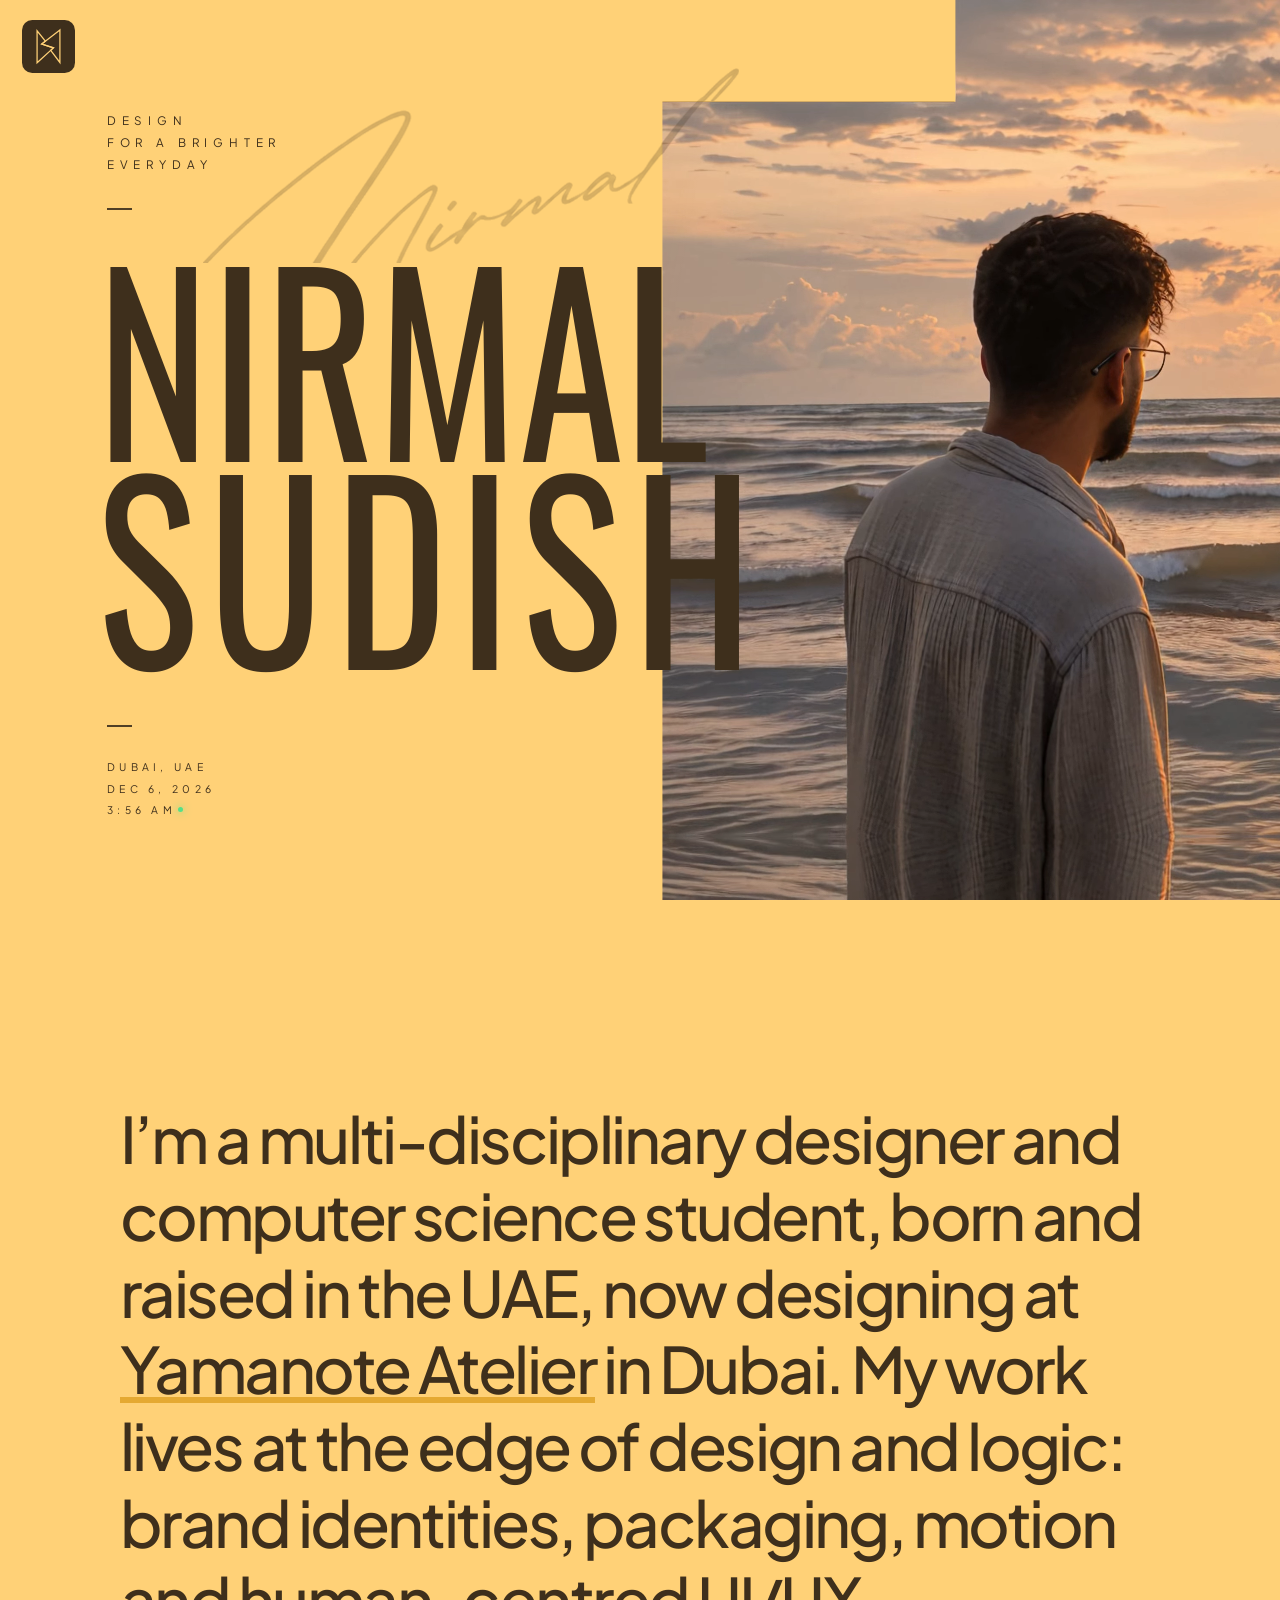
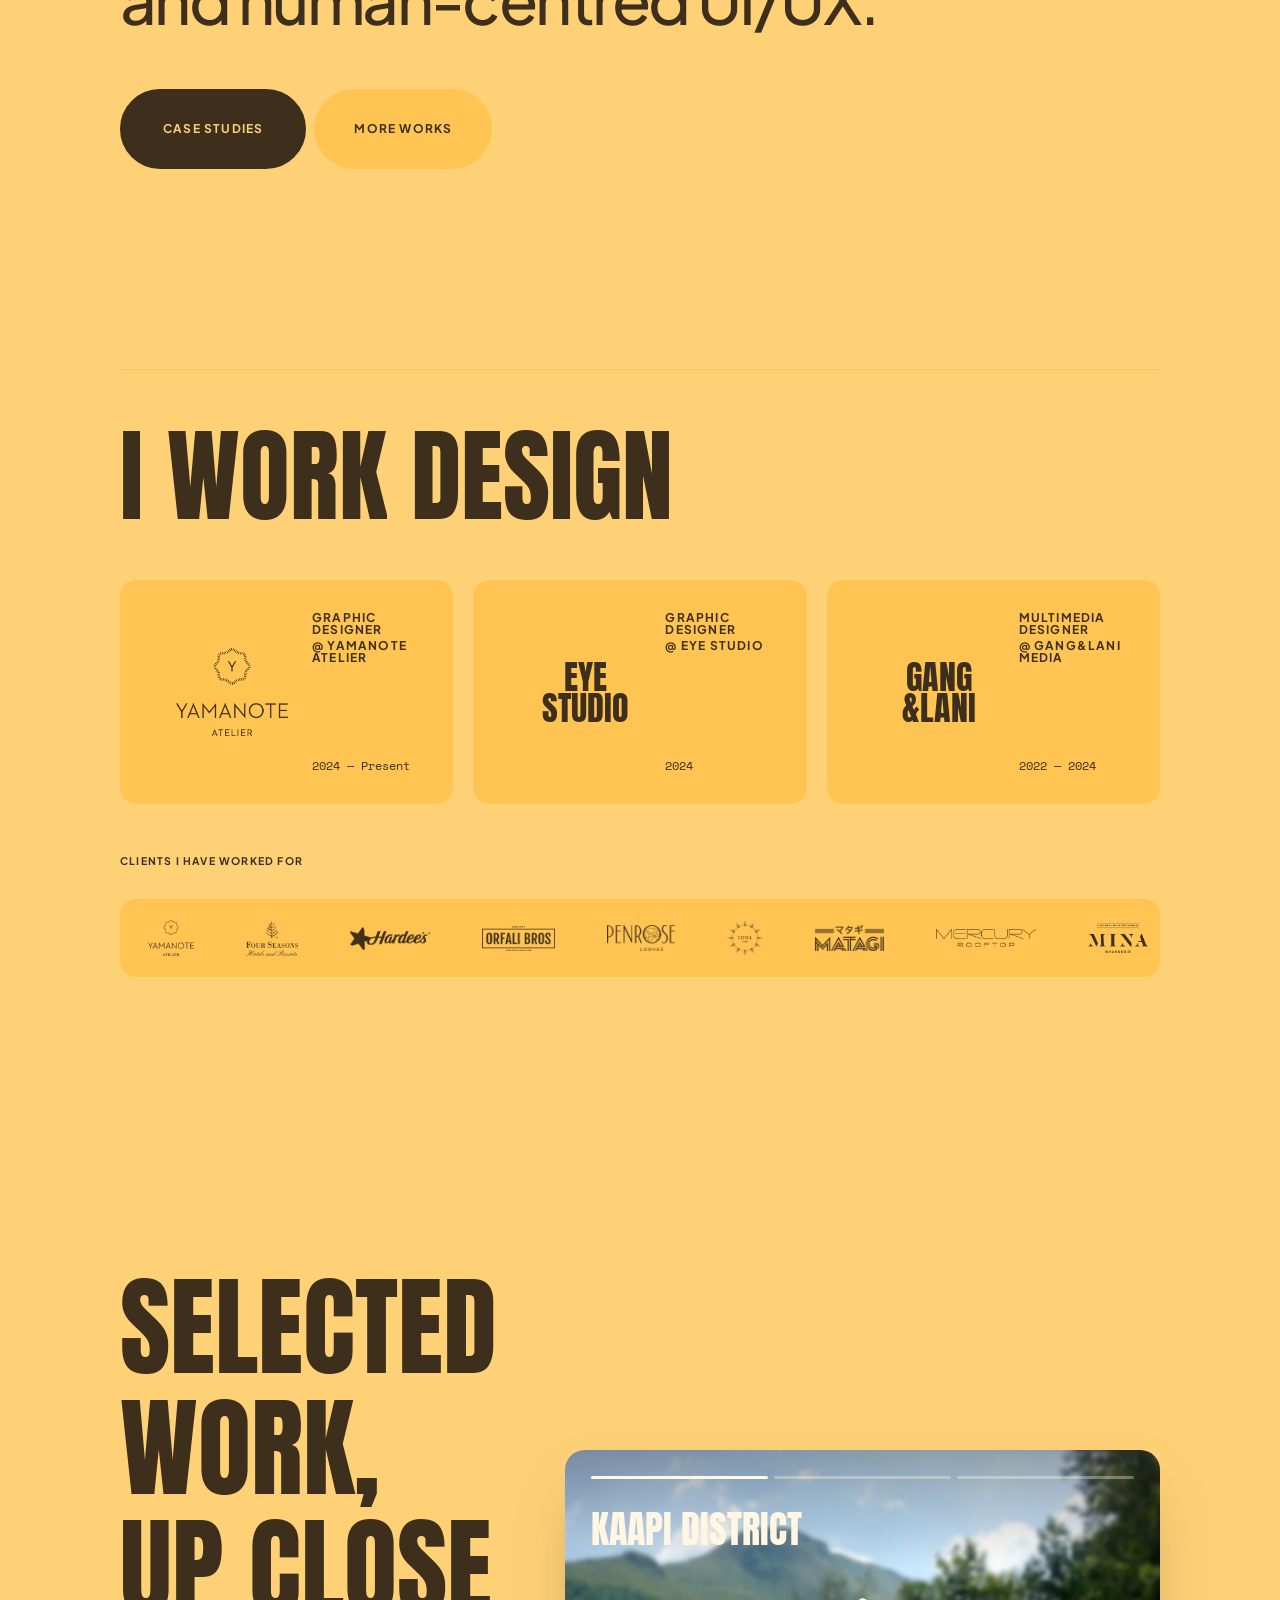
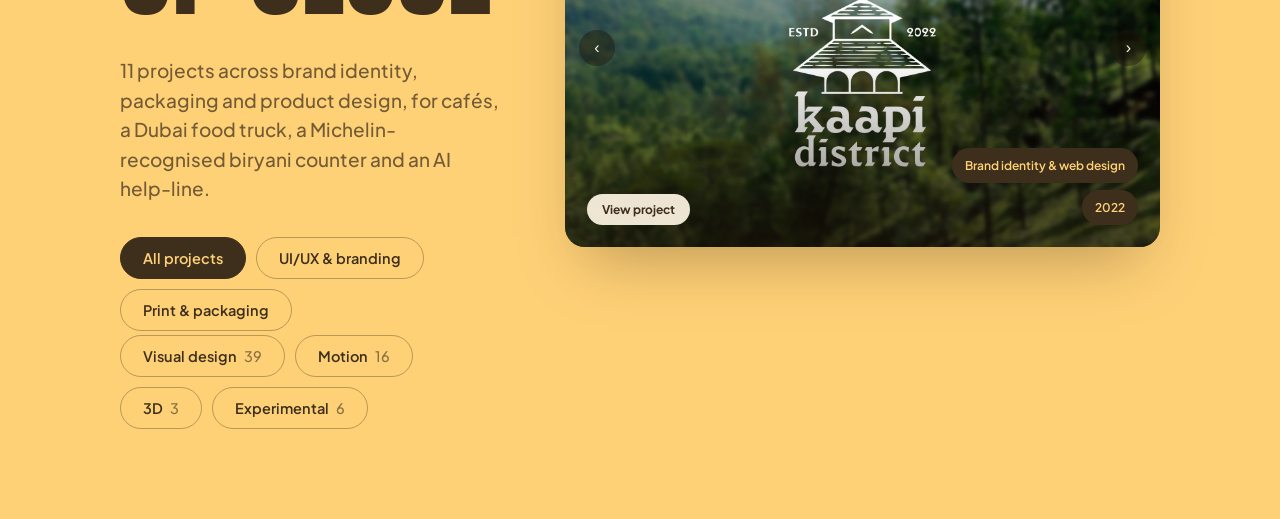
==== commit 7ea365cb: "Open projects and case-study pictures on press, looser works heading - Card press opens the project " ====
--- a/index.html
+++ b/index.html
@@ -12,7 +12,7 @@
   <link rel="preconnect" href="https://fonts.gstatic.com" crossorigin>
   <link href="https://fonts.googleapis.com/css2?family=Anton&family=Bebas+Neue&family=Caveat:wght@500;600;700&family=Ruthie&family=Allura&family=Space+Mono&family=Oswald:wght@700&family=Plus+Jakarta+Sans:wght@300;400;500;600;700;800&family=Space+Grotesk:wght@400;500;600;700&display=swap" rel="stylesheet">
   
-  <link rel="stylesheet" href="style.css?v=202610221400">
+  <link rel="stylesheet" href="style.css?v=202610221935">
 
   <!-- ==========================================================================
        LOGO NAVIGATION MORPH
@@ -599,6 +599,6 @@
     })();
   </script>
 
-  <script src="main.js?v=202610221400"></script>
+  <script src="main.js?v=202610222000"></script>
 </body>
 </html>
--- a/style.css
+++ b/style.css
@@ -1089,7 +1089,7 @@
      Above ~1500px the 153.6px cap wins and the two headings match exactly. */
   font-size: clamp(56px, calc(11.2vw - 34px), 153.6px);
   font-weight: 500;
-  line-height: 0.9;
+  line-height: 1.1;
   text-transform: uppercase;
   color: var(--ws-ink);
   transition: opacity 0.22s ease, transform 0.22s ease;
@@ -1318,7 +1318,7 @@
 
 @media (max-width: 900px) {
   .ws-inner { grid-template-columns: 1fr; gap: 2rem; }
-  .ws-headline { font-size: 122.88px; line-height: 110.592px; }
+  .ws-headline { font-size: 122.88px; line-height: 1.1; }
   .ws-panel { gap: 26px; }
   .ws-nav { display: none; }
   .ws-stage { height: auto; aspect-ratio: 3 / 2; }
@@ -1327,7 +1327,7 @@
 
 @media (max-width: 571px) {
   .ws { padding: 50px 8px; gap: 40px; }
-  .ws-headline { font-size: 67.5px; line-height: 60.75px; padding: 0 16px; }
+  .ws-headline { font-size: 67.5px; line-height: 1.1; padding: 0 16px; }
   .ws-panel { padding: 0 16px; }
 }
 
@@ -2073,7 +2073,7 @@
   .rep-head .rv-word { padding-bottom: 0.07em; }
 }
 @media (min-width: 572px) and (max-width: 900px) {
-  .ws-headline { font-size: min(122.88px, 17vh); line-height: 0.9; }
+  .ws-headline { font-size: min(122.88px, 17vh); line-height: 1.1; }
 }
 @media (max-width: 900px) and (max-height: 600px) {
   .ws-stage { width: min(100%, calc((100svh - 48px) * 1.5)); margin-inline: auto; }
@@ -2168,3 +2168,6 @@
   .pj-link { position: relative; }
   .pj-link::after { content: ""; position: absolute; inset: -14px -10px -10px; }
 }
+
+/* Case-study pictures open full screen in the viewer. */
+.pj-hero, .pj-figure img, .pj-figure video { cursor: zoom-in; }
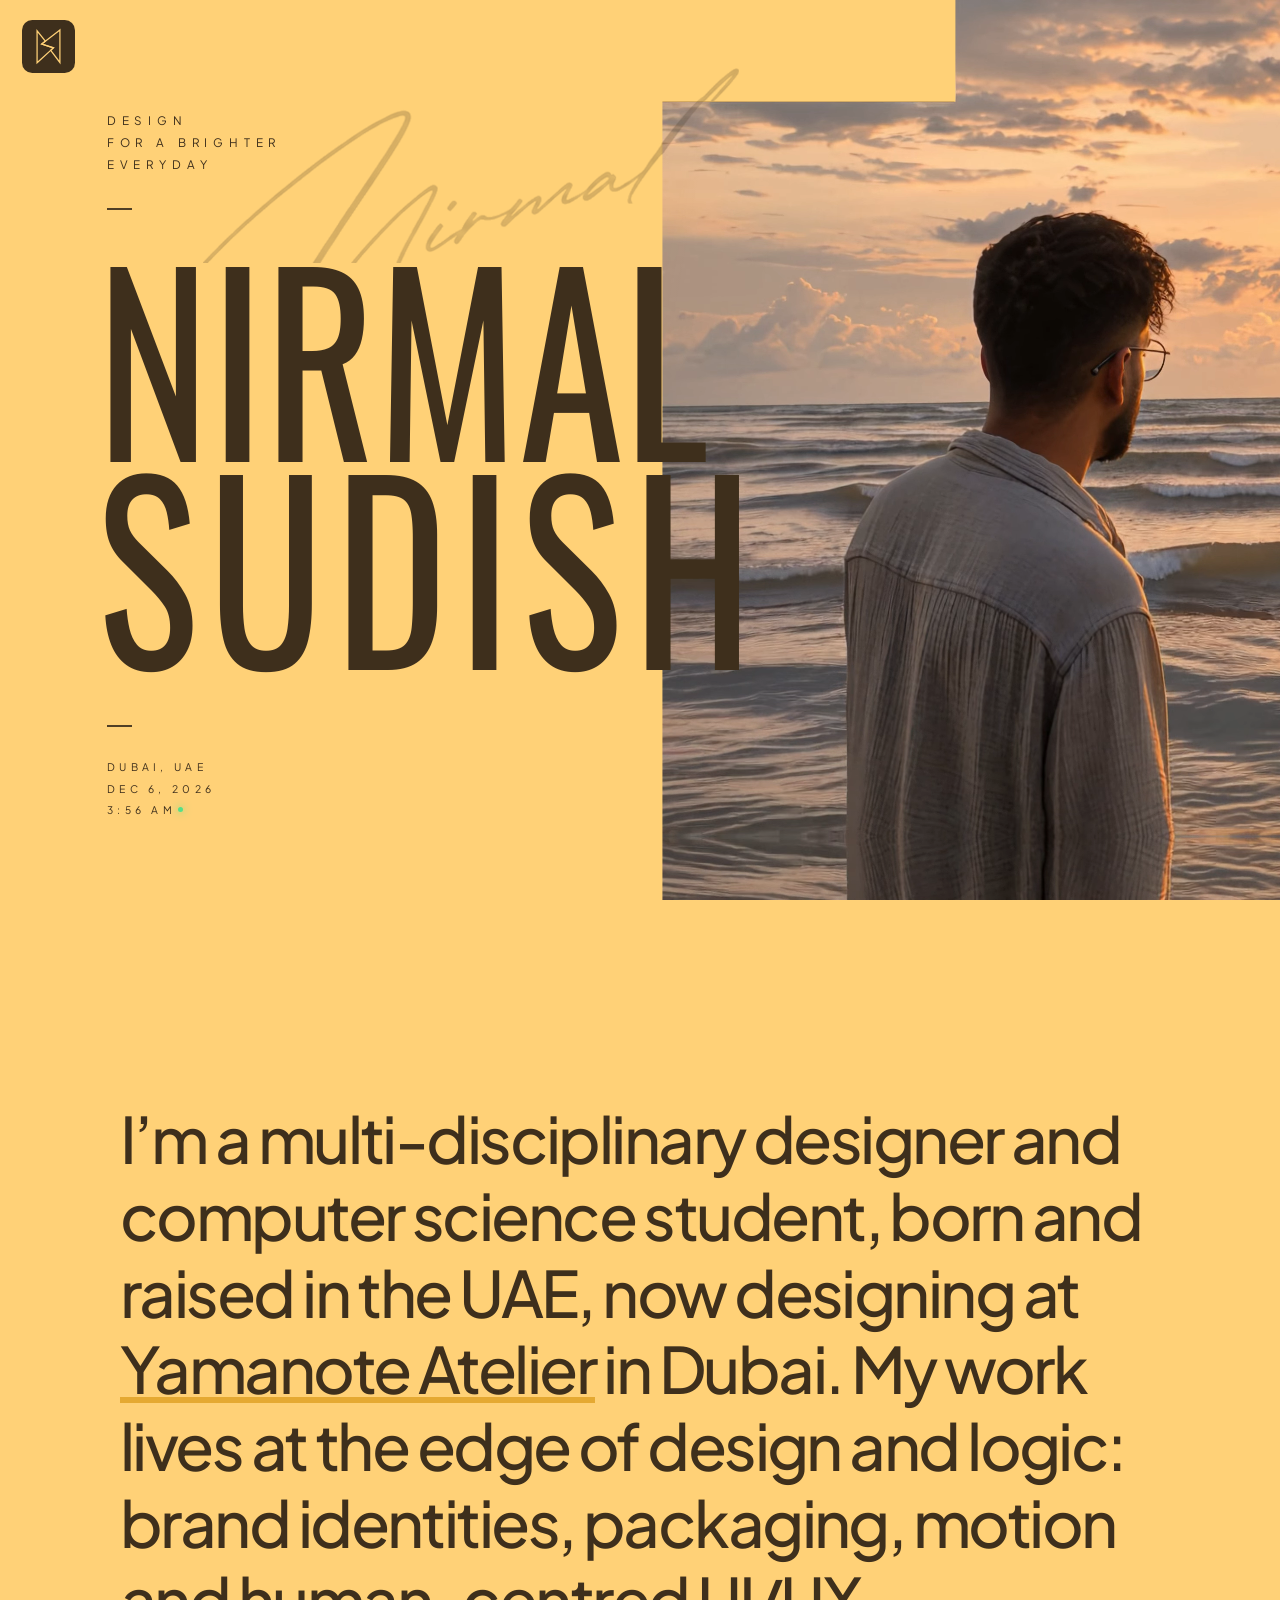
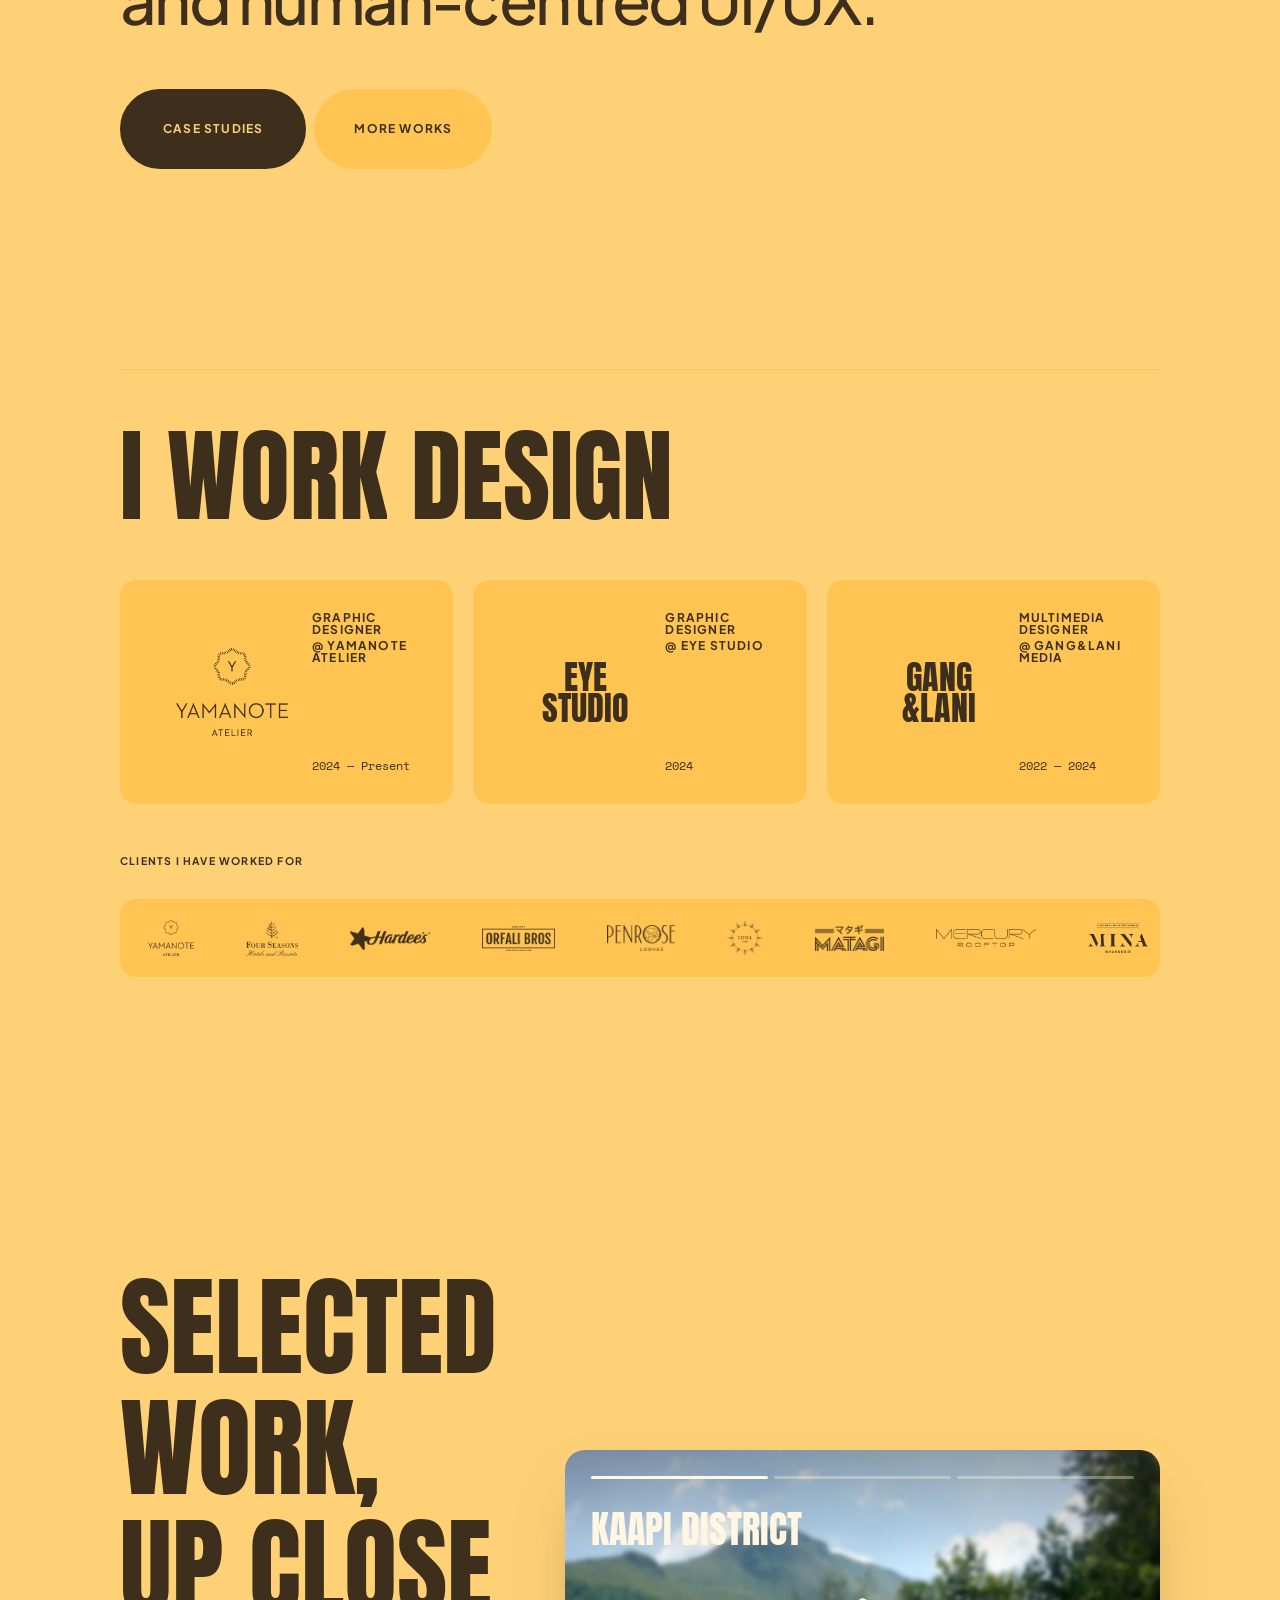
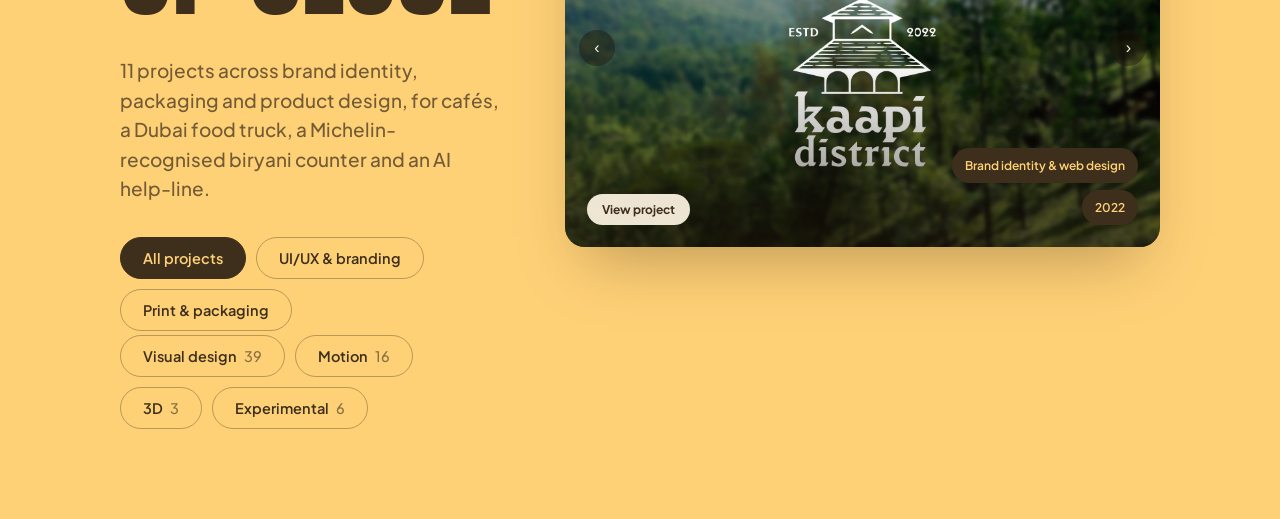
==== commit bdc3cadd: "Mobile: readable hero labels on landscape phones, bigger email tap area Co-Authored-By: Claude Opus " ====
--- a/index.html
+++ b/index.html
@@ -12,7 +12,7 @@
   <link rel="preconnect" href="https://fonts.gstatic.com" crossorigin>
   <link href="https://fonts.googleapis.com/css2?family=Anton&family=Bebas+Neue&family=Caveat:wght@500;600;700&family=Ruthie&family=Allura&family=Space+Mono&family=Oswald:wght@700&family=Plus+Jakarta+Sans:wght@300;400;500;600;700;800&family=Space+Grotesk:wght@400;500;600;700&display=swap" rel="stylesheet">
   
-  <link rel="stylesheet" href="style.css?v=202610221935">
+  <link rel="stylesheet" href="style.css?v=202610222105">
 
   <!-- ==========================================================================
        LOGO NAVIGATION MORPH
--- a/style.css
+++ b/style.css
@@ -2171,3 +2171,14 @@
 
 /* Case-study pictures open full screen in the viewer. */
 .pj-hero, .pj-figure img, .pj-figure video { cursor: zoom-in; }
+
+/* Phones on their side keep the desktop hero, where the small rows scale
+   with its height and would drop to 6-7px. Held at a readable floor. */
+@media (orientation: landscape) and (max-height: 600px) {
+  .hero-canvas {
+    --eyebrow-size: max(10.5px, 1.2987cqh);
+    --meta-size: max(10px, 1.1633cqh);
+  }
+  /* the taller eyebrow pushes its rule down, so the two keep their gap */
+  .hero-rule-top { top: max(23.154%, calc(12.78% + 4.79 * var(--eyebrow-size) + 14px)); }
+}
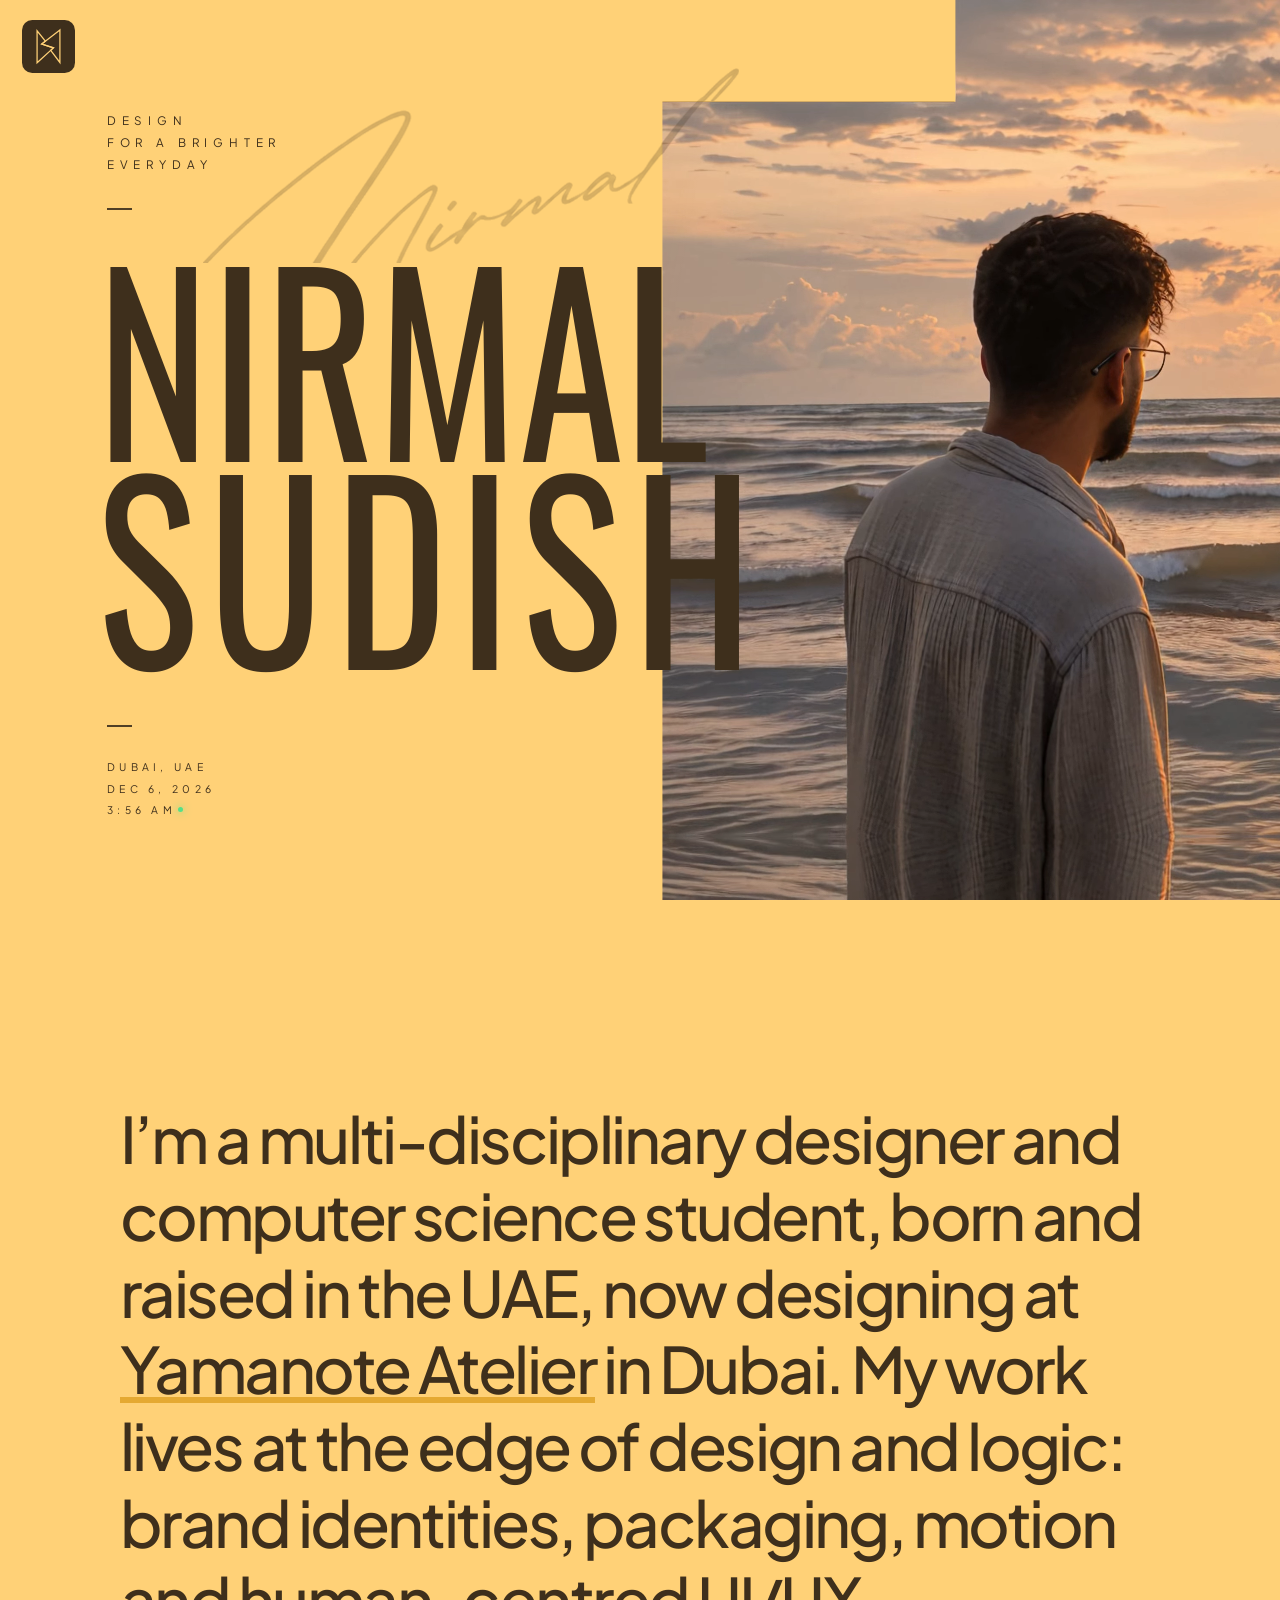
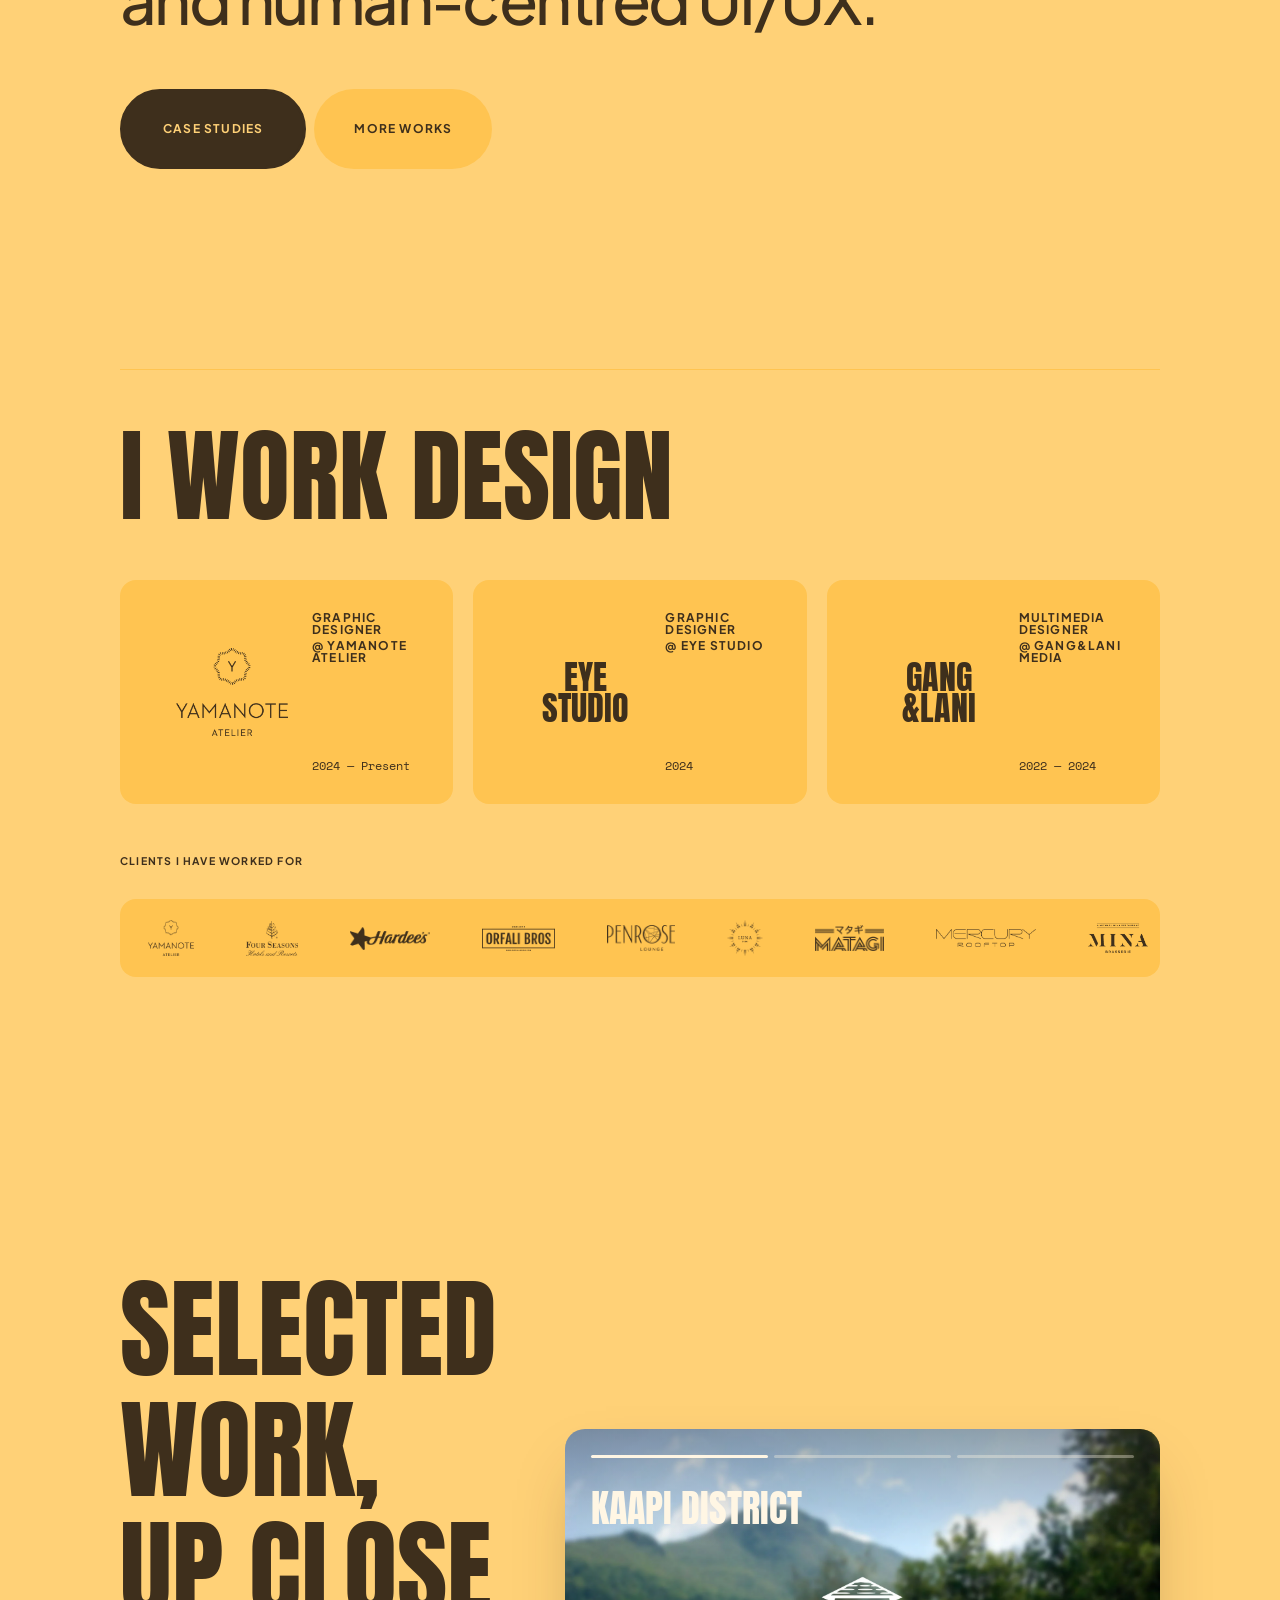
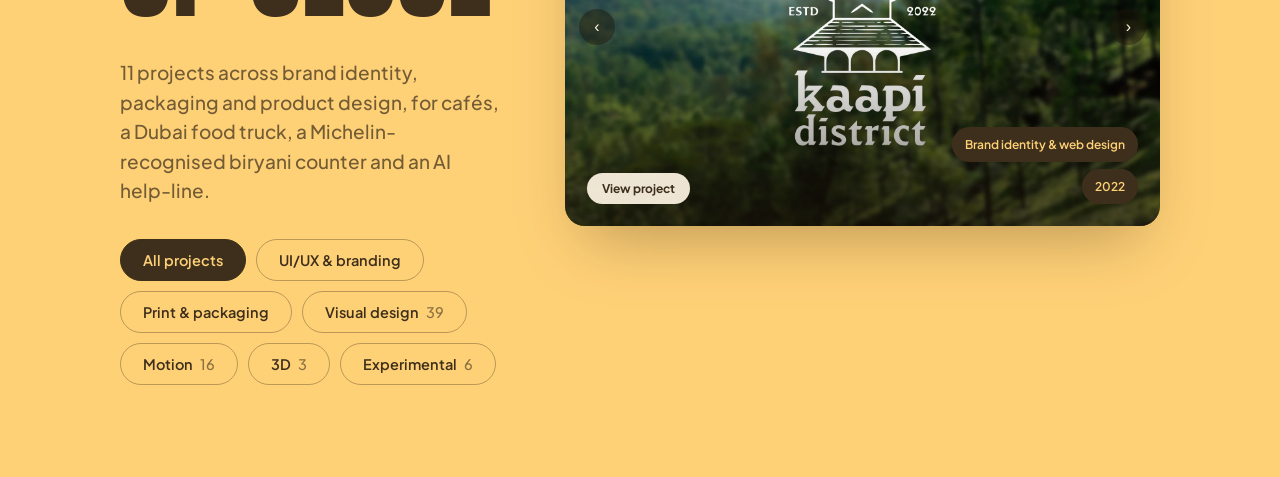
==== commit 06f86d88: "Responsive pass, project colours, gallery rows, works scrolling - Works: heading fits short laptop s" ====
--- a/index.html
+++ b/index.html
@@ -12,7 +12,7 @@
   <link rel="preconnect" href="https://fonts.gstatic.com" crossorigin>
   <link href="https://fonts.googleapis.com/css2?family=Anton&family=Bebas+Neue&family=Caveat:wght@500;600;700&family=Ruthie&family=Allura&family=Space+Mono&family=Oswald:wght@700&family=Plus+Jakarta+Sans:wght@300;400;500;600;700;800&family=Space+Grotesk:wght@400;500;600;700&display=swap" rel="stylesheet">
   
-  <link rel="stylesheet" href="style.css?v=202610222105">
+  <link rel="stylesheet" href="style.css?v=202610230410">
 
   <!-- ==========================================================================
        LOGO NAVIGATION MORPH
@@ -378,6 +378,7 @@
 
         <!-- Two rows, one choice: a project filter shows the card stack, a gallery
              category swaps it for the gallery. Choosing either row switches. -->
+        <div class="ws-filters">
         <div class="ws-cats" id="wsCats" role="tablist" aria-label="Projects and gallery">
           <button class="ws-pill is-active" role="tab" aria-selected="true" data-group="all"
                   data-headline="Selected<br>work,<br>up close">All projects</button>
@@ -395,6 +396,7 @@
                   data-headline="Selected<br>work,<br>in depth">3D<span>3</span></button>
           <button class="ws-pill" role="tab" aria-selected="false" data-lib="experimental"
                   data-headline="Selected<br>work,<br>off brief">Experimental<span>6</span></button>
+        </div>
         </div>
       </div>
 
@@ -599,6 +601,6 @@
     })();
   </script>
 
-  <script src="main.js?v=202610222000"></script>
+  <script src="main.js?v=202610230410"></script>
 </body>
 </html>
--- a/style.css
+++ b/style.css
@@ -183,9 +183,9 @@
   /* Small caps rows. Reference cap-heights 0.98% and 0.90% of hero height;
      Plus Jakarta Sans renders caps at 0.775em. */
   --eyebrow-size: 1.2987vh;
-  --eyebrow-size: 1.2987cqh;
+  --eyebrow-size: max(10.5px, 1.2987cqh);   /* never under a readable size */
   --meta-size: 1.1633vh;
-  --meta-size: 1.1633cqh;
+  --meta-size: max(10px, 1.1633cqh);
 }
 
 /* --------------------------------------------------------------------------
@@ -280,7 +280,7 @@
    grid at all. */
 .hero-logo-wrap {
   position: absolute;
-  top: 2.237%;
+  top: var(--hx-logo, 2.237%);
   left: 1.251%;
   z-index: 20;
   width: 3.013%;
@@ -317,7 +317,7 @@
 .hero-eyebrow {
   position: absolute;
   left: 6.033%;            /* ink 6.083% less the 0.075em left bearing */
-  top: 12.780%;            /* cap-top 12.864% less the 0.15em ink offset */
+  top: var(--hx-eb, 12.780%);            /* cap-top 12.864% less the 0.15em ink offset */
   z-index: 20;
   display: flex;
   flex-direction: column;
@@ -347,8 +347,9 @@
   opacity: 0.9;
 }
 
-.hero-rule-top    { top: 23.154%; }
-.hero-rule-bottom { top: 80.537%; }
+/* var(): main.js re-places these only where a short or very wide window needs it */
+.hero-rule-top    { top: var(--hx-r1, 23.154%); }
+.hero-rule-bottom { top: var(--hx-r2, 80.537%); }
 
 /* --------------------------------------------------------------------------
    5. Script signature
@@ -401,7 +402,7 @@
 .hero-headline {
   position: absolute;
   left: 5.467%;            /* ink 5.742% less the 0.0175em left bearing */
-  top: 29.754%;
+  top: var(--hx-name, 29.754%);
   z-index: 10;
   margin: 0;
   margin-top: -0.0725em;   /* lands the cap-top, not the line box, on 29.754% */
@@ -440,7 +441,7 @@
 .hero-meta {
   position: absolute;
   left: 6.039%;
-  top: 84.720%;
+  top: var(--hx-meta, 84.720%);
   z-index: 20;
   display: flex;
   flex-direction: column;
@@ -1087,7 +1088,7 @@
      (which runs 3.46x the font size). The column is ~39vw - 118px, so the
      largest size it can hold is (39vw - 118px) / 3.46 — hence the middle term.
      Above ~1500px the 153.6px cap wins and the two headings match exactly. */
-  font-size: clamp(56px, calc(11.2vw - 34px), 153.6px);
+  font-size: var(--ws-hl, clamp(56px, calc(11.2vw - 34px), 153.6px));
   font-weight: 500;
   line-height: 1.1;
   text-transform: uppercase;
@@ -1316,7 +1317,7 @@
   .ws { padding: 70px 80px; gap: 80px; }
 }
 
-@media (max-width: 900px) {
+@media (max-width: 1024px) {
   .ws-inner { grid-template-columns: 1fr; gap: 2rem; }
   .ws-headline { font-size: 122.88px; line-height: 1.1; }
   .ws-panel { gap: 26px; }
@@ -1495,7 +1496,7 @@
   --pj-ground: #FFD177;
   --pj-tint: #FFC451;
   --pj-rule: rgba(62, 47, 28, 0.22);
-  --pj-muted: rgba(62, 47, 28, 0.58);
+  --pj-muted: rgba(62, 47, 28, 0.75);   /* main.js sets all five per project */
   --pj-gut: clamp(24px, 6.2vw, 120px);
   --pj-display: "Anton", sans-serif;
   --pj-sans: "Plus Jakarta Sans", sans-serif;
@@ -1652,7 +1653,7 @@
   text-transform: uppercase;
 }
 
-.pj-num { color: rgba(62, 47, 28, 0.38); }
+.pj-num { color: var(--pj-muted); }
 
 /* --- image blocks --------------------------------------------------------- */
 
@@ -1740,7 +1741,7 @@
   content: "";
   position: absolute;
   inset: 0;
-  background: rgba(62, 47, 28, 0.12);
+  background: rgba(0, 0, 0, 0.12);
   opacity: 0;
   transition: opacity 0.3s ease;
 }
@@ -1762,8 +1763,8 @@
   height: 52px;
   border: none;
   border-radius: 50%;
-  background: #3e2f1c;
-  color: #FFD177;
+  background: var(--pj-ink, #3e2f1c);
+  color: var(--pj-ground, #FFD177);
   font-size: 25px;
   line-height: 1;
   display: flex;
@@ -1954,7 +1955,7 @@
 .ws-gallery .ws-arrow { opacity: 1; pointer-events: auto; z-index: 2; }
 .ws-gallery .ws-arrow:disabled { opacity: 0.25; pointer-events: none; }
 
-@media (max-width: 900px) {
+@media (max-width: 1024px) {
   .ws-cats-lib { margin-top: -16px; }
   .ws-gtrack { gap: 8px; }
   .ws-gitem { border-radius: 12px; }
@@ -2072,10 +2073,10 @@
   .rep-head { font-size: min(122.88px, 20vh); line-height: 0.9; }
   .rep-head .rv-word { padding-bottom: 0.07em; }
 }
-@media (min-width: 572px) and (max-width: 900px) {
+@media (min-width: 572px) and (max-width: 1024px) {
   .ws-headline { font-size: min(122.88px, 17vh); line-height: 1.1; }
 }
-@media (max-width: 900px) and (max-height: 600px) {
+@media (max-width: 1024px) and (max-height: 600px) {
   .ws-stage { width: min(100%, calc((100svh - 48px) * 1.5)); margin-inline: auto; }
 }
 
@@ -2138,21 +2139,8 @@
   .pj-duo { grid-template-columns: 1fr; }
 }
 
-/* Phones on their side: every picture fits the screen height and shows
-   whole, centred, rather than running two or three screens tall. */
+/* Phones on their side: the next-up picture fits the screen too. */
 @media (orientation: landscape) and (max-height: 600px) {
-  .pj-figure.is-bleed { padding: 0 var(--pj-gut); }
-  .pj-figure img, .pj-figure video,
-  .pj-figure.is-bleed img, .pj-figure.is-bleed video,
-  .pj-figure.is-portrait img, .pj-figure.is-portrait video {
-    width: auto;
-    max-width: 100%;
-    max-height: 88vh;
-    max-height: 88svh;
-    margin-inline: auto;
-    border-radius: 16px;
-  }
-  .pj-duo { align-items: center; }
   .pj-next-shot { height: 72svh; }
 }
 
@@ -2172,13 +2160,122 @@
 /* Case-study pictures open full screen in the viewer. */
 .pj-hero, .pj-figure img, .pj-figure video { cursor: zoom-in; }
 
-/* Phones on their side keep the desktop hero, where the small rows scale
-   with its height and would drop to 6-7px. Held at a readable floor. */
-@media (orientation: landscape) and (max-height: 600px) {
-  .hero-canvas {
-    --eyebrow-size: max(10.5px, 1.2987cqh);
-    --meta-size: max(10px, 1.1633cqh);
+
+
+
+/* ==========================================================================
+   FIT TO EVERY SCREEN
+   Same layouts as above; these only keep each part inside the window it is
+   shown in, at the sizes where it used to spill.
+   ========================================================================== */
+
+/* --- Works, two columns on a short screen -------------------------------- */
+/* main.js sizes the heading to the height left over; the pills and the gaps
+   tighten a little first, so the heading gives up as little as possible. */
+@media (min-width: 1025px) and (max-height: 820px) {
+  .ws-panel { gap: 24px; }
+  .ws-cats-lib { margin-top: -20px; }
+  .ws-pill { padding: 9px 18px; }
+}
+
+/* --- Works, small tablets and phones on their side ------------------------ */
+/* the pill rows swipe sideways, as on phones, instead of wrapping */
+@media (min-width: 572px) and (max-width: 767px) {
+  .ws-cats {
+    align-self: stretch;
+    flex-wrap: nowrap;
+    overflow-x: auto;
+    margin-inline: -80px;
+    padding: 2px 80px;
+    scrollbar-width: none;
+    -webkit-overflow-scrolling: touch;
   }
-  /* the taller eyebrow pushes its rule down, so the two keep their gap */
-  .hero-rule-top { top: max(23.154%, calc(12.78% + 4.79 * var(--eyebrow-size) + 14px)); }
-}
+  .ws-cats::-webkit-scrollbar { display: none; }
+  .ws-pill { flex: 0 0 auto; }
+  .ws-inner { grid-template-columns: minmax(0, 1fr); }
+  .ws-panel { min-width: 0; }
+}
+
+/* --- Hero on a short landscape screen -------------------------------------- */
+/* Fills the screen rather than running past it; main.js re-places the rows
+   and fits the name to what is left. */
+@media (orientation: landscape) and (max-height: 559px) {
+  .hero-section { min-height: 300px; }
+}
+
+/* --- Contact on a short landscape screen ------------------------------------ */
+@media (orientation: landscape) and (max-height: 500px) {
+  .ws-morph-contact {
+    grid-template-columns: minmax(0, 1fr) minmax(0, 1fr);
+    align-content: center;
+    gap: 28px;
+    padding: 24px 88px 24px 40px;
+  }
+  .ws-morph-title { font-size: min(150px, 30vh); }
+  .ws-morph-details { gap: 14px; }
+  .ws-morph-mail { font-size: clamp(18px, 2.4vw, 26px); }
+  .ws-morph-close { top: 16px; right: 16px; width: 48px; height: 48px; }
+}
+
+/* --- Statement buttons on the narrowest phones ---------------------------- */
+@media (max-width: 571px) {
+  .rep-actions { grid-template-columns: repeat(2, minmax(0, 175.5px)); }
+  .rep-btn { width: 100%; padding: 0 12px; }
+}
+
+/* --- Case study pictures ---------------------------------------------------- */
+/* Each picture is as wide as its column allows but never taller than the
+   screen, so it is always seen whole. --r is its own width/height, set where
+   the gallery is built. An edge-to-edge picture that has to narrow to fit
+   picks up the rounded corners of the others (the clamp is 0 while it still
+   spans the screen, 16px once it doesn't). */
+.pj-figure img, .pj-figure video {
+  width: min(100%, calc(92vh * var(--r, 1.5)));
+  width: min(100%, calc(92svh * var(--r, 1.5)));
+  height: auto;
+  margin-inline: auto;
+}
+.pj-figure.is-bleed img, .pj-figure.is-bleed video {
+  border-radius: clamp(0px, calc((100vw - 92svh * var(--r, 1.5) - 20px) * 999), 16px);
+}
+.pj-duo { align-items: center; }
+.pj-duo img, .pj-duo video { justify-self: center; }
+
+/* --- Works filter pills ---------------------------------------------------- */
+/* Both rows live in one block. Beside the cards (two columns) the seven pills
+   flow together, so lines fill evenly instead of each row leaving a single
+   pill stranded on a line of its own; stacked (tablets, phones) the two rows
+   stay separate, as one-line rows or sideways swipes. One 10px gap throughout. */
+.ws-filters { display: flex; flex-direction: column; gap: 10px; align-self: stretch; min-width: 0; }
+.ws-filters .ws-cats-lib { margin-top: 0; }
+@media (min-width: 1025px) {
+  .ws-filters { flex-direction: row; flex-wrap: wrap; align-items: center; }
+  .ws-filters > .ws-cats { display: contents; }
+}
+/* the swipe rows carry 2px of padding each, so their gap is trimmed to match */
+@media (max-width: 767px) { .ws-filters { gap: 6px; } }
+
+/* --- Case study pairs -------------------------------------------------------- */
+/* A pair sits as one row: both pictures at the same height, one even gap,
+   together as wide as the column allows and never taller than the screen.
+   --sum is the row's width/height ratios added and --gaps its gap count,
+   both set in main.js. */
+.pj-duo {
+  display: flex;
+  justify-content: center;
+  align-items: flex-start;
+  gap: clamp(10px, 1.1vw, 16px);
+  container-type: inline-size;
+}
+.pj-duo img, .pj-duo video {
+  flex: none;
+  width: calc(var(--r, 1) * min(92vh, (100cqw - var(--gaps, 1) * clamp(10px, 1.1vw, 16px)) / var(--sum, 2)));
+  width: calc(var(--r, 1) * min(92svh, (100cqw - var(--gaps, 1) * clamp(10px, 1.1vw, 16px)) / var(--sum, 2)));
+  height: auto;
+  margin: 0;
+}
+/* phones: one above the other, each as wide as the column */
+@media (max-width: 571px) {
+  .pj-duo { flex-direction: column; align-items: center; }
+  .pj-duo img, .pj-duo video { width: min(100%, calc(92svh * var(--r, 1))); }
+}
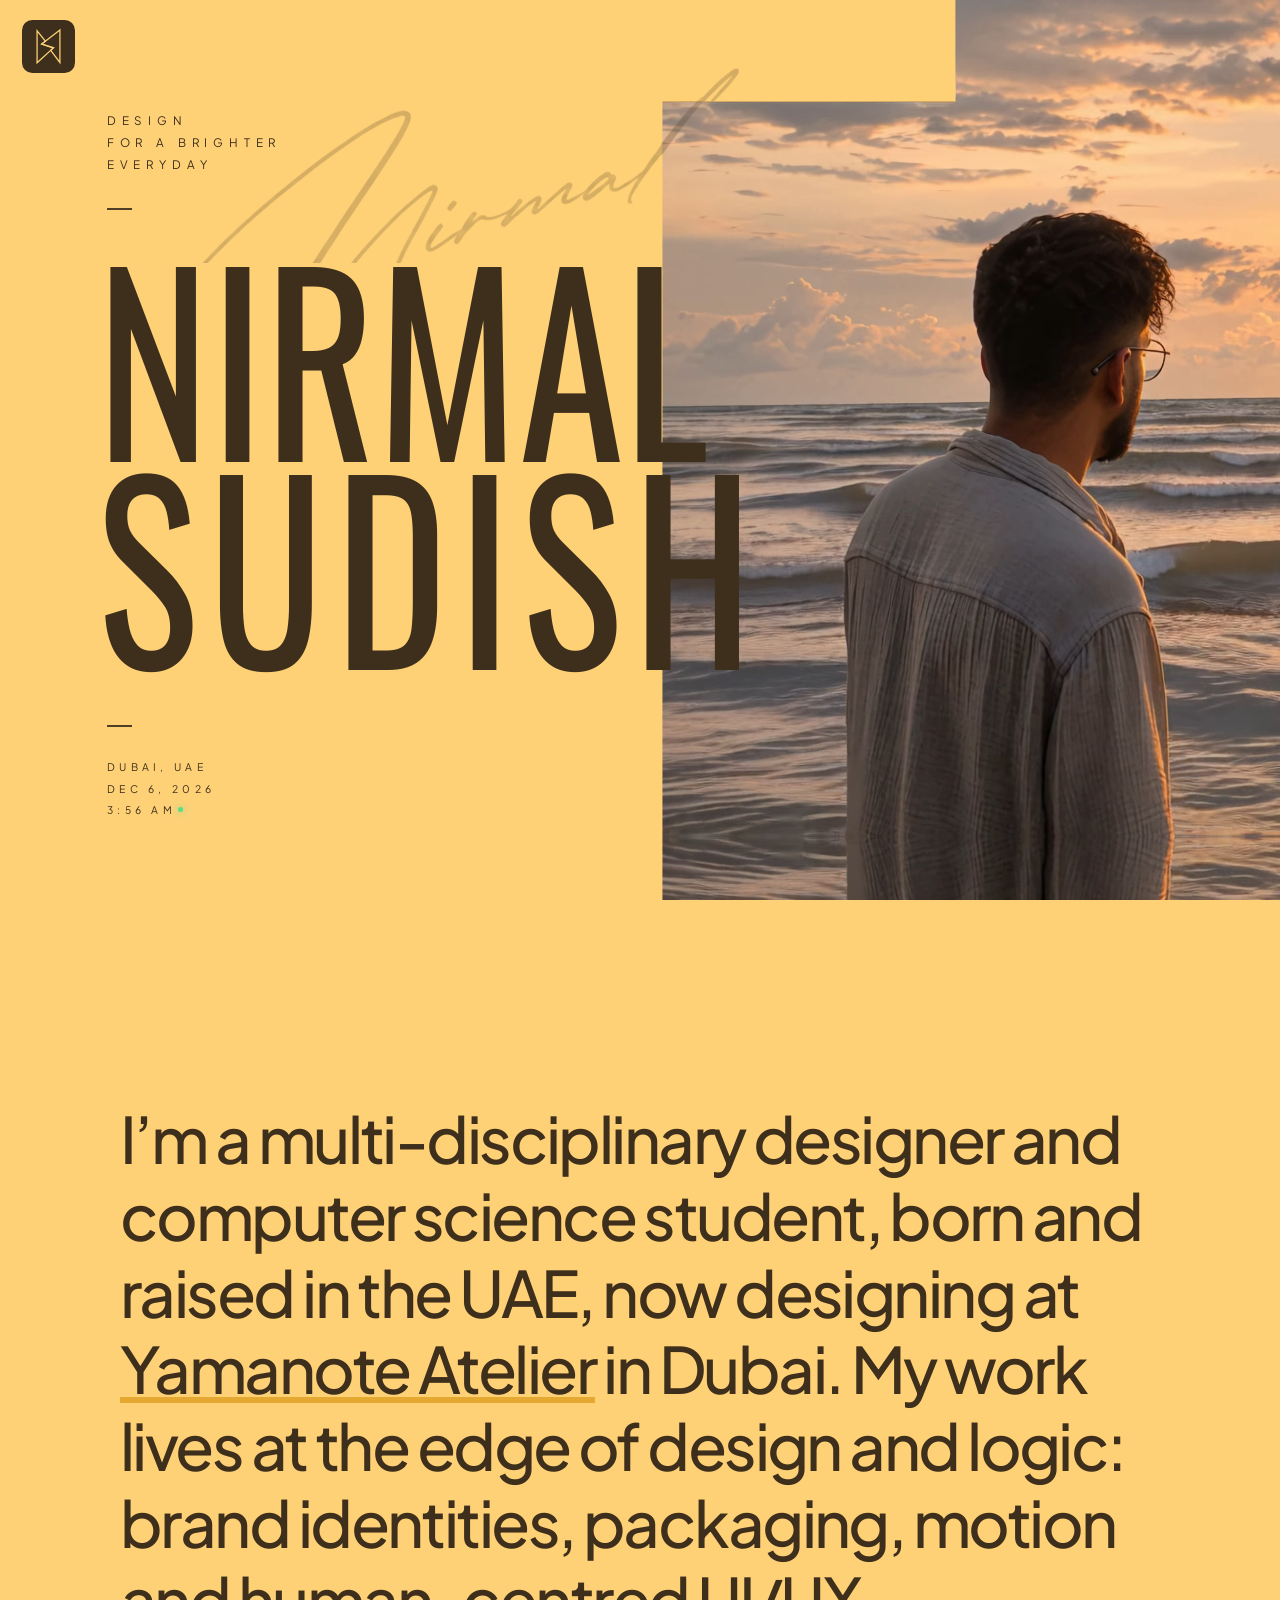
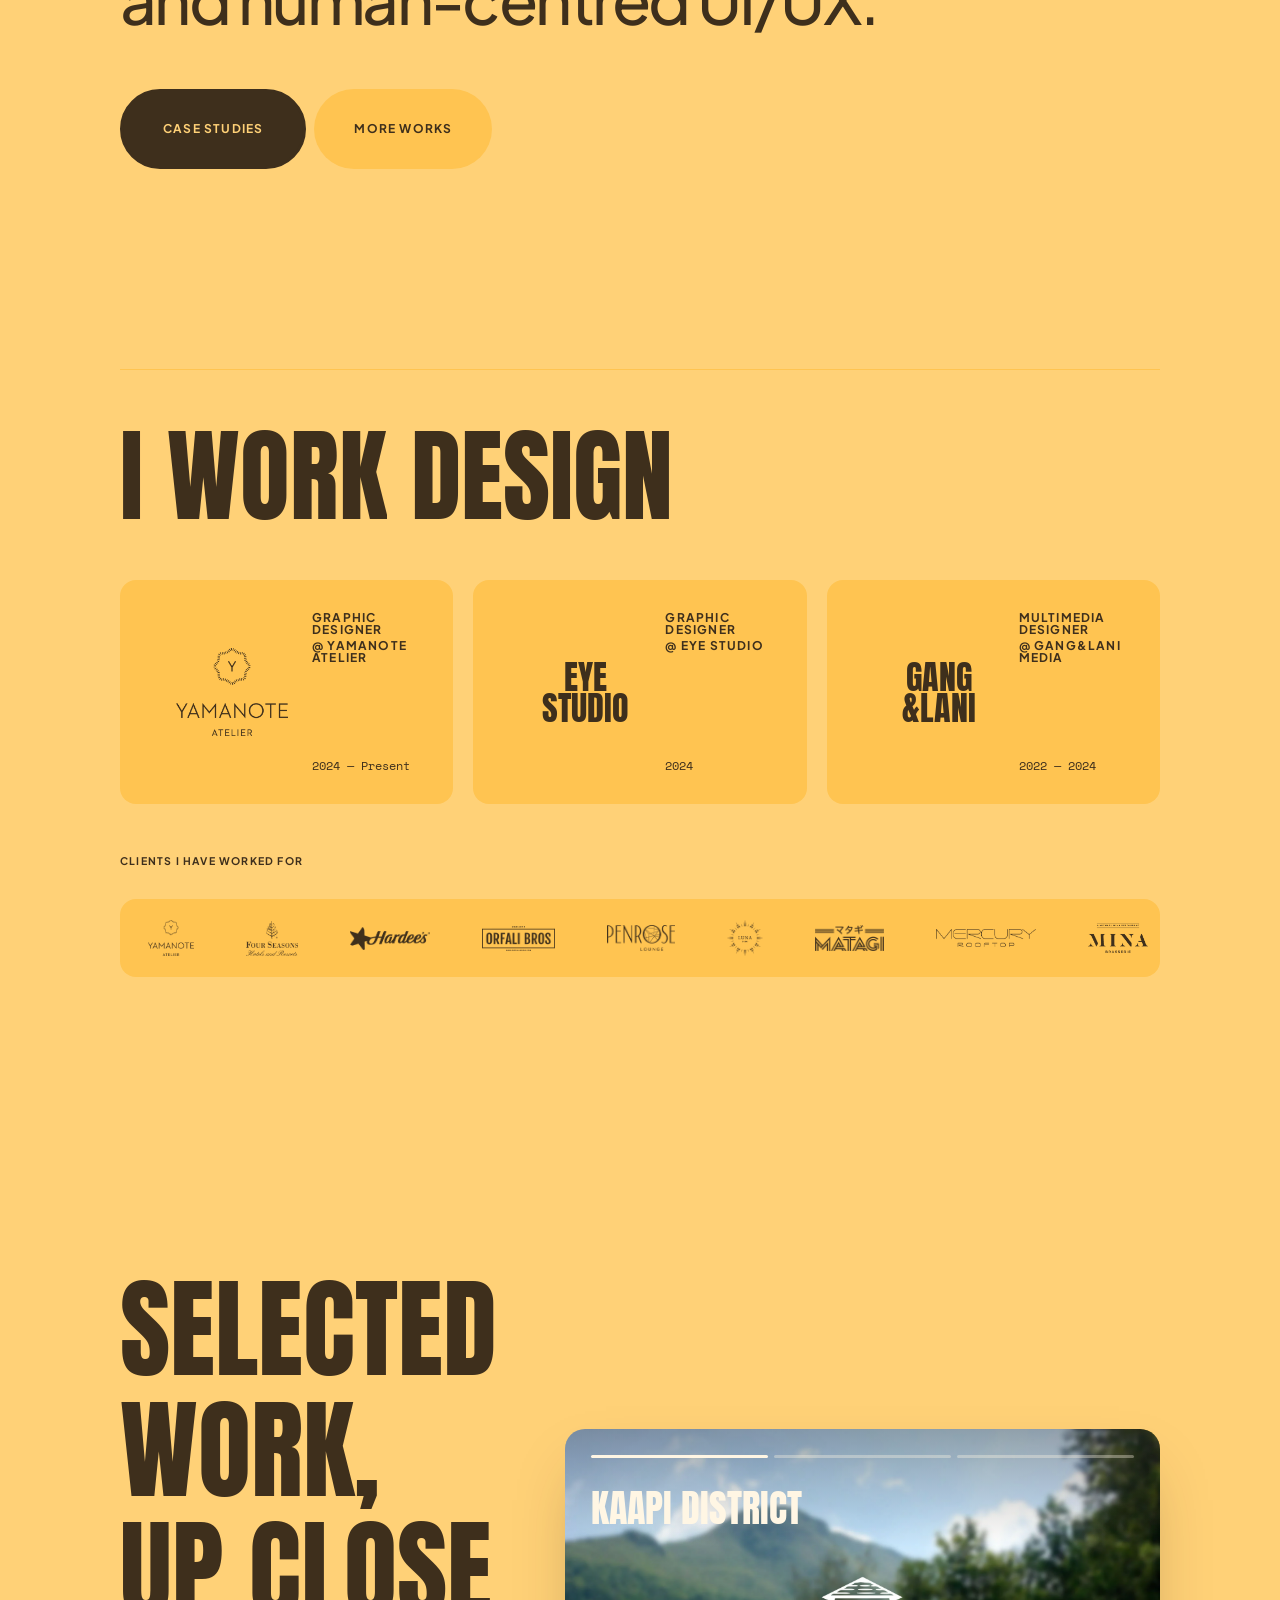
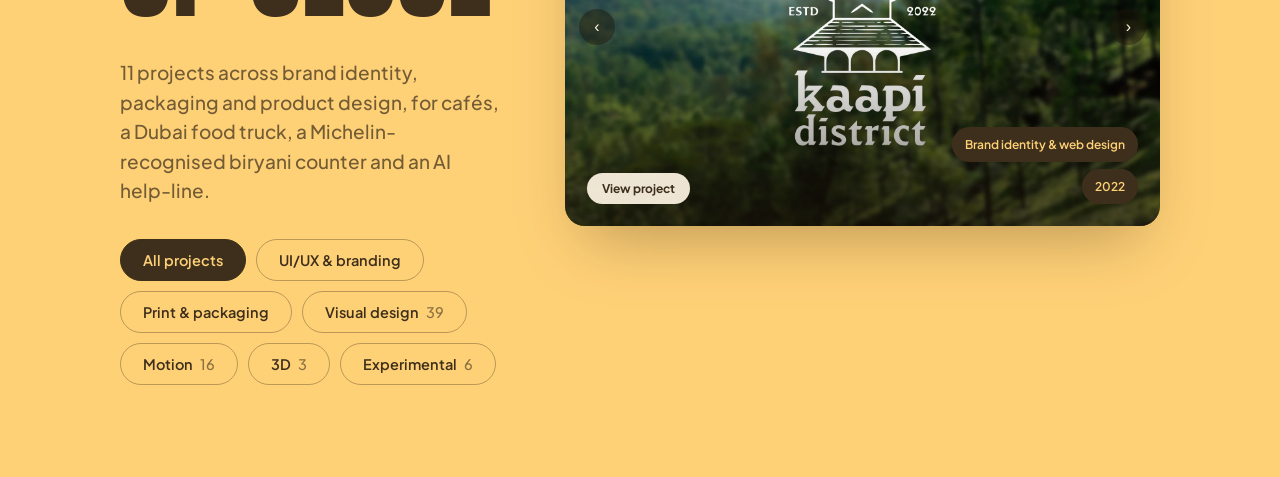
==== commit e22ba438: "View-project cursor pill, desktop-only wheel, phone fixes - Cursor-following View project pill over " ====
--- a/index.html
+++ b/index.html
@@ -12,7 +12,7 @@
   <link rel="preconnect" href="https://fonts.gstatic.com" crossorigin>
   <link href="https://fonts.googleapis.com/css2?family=Anton&family=Bebas+Neue&family=Caveat:wght@500;600;700&family=Ruthie&family=Allura&family=Space+Mono&family=Oswald:wght@700&family=Plus+Jakarta+Sans:wght@300;400;500;600;700;800&family=Space+Grotesk:wght@400;500;600;700&display=swap" rel="stylesheet">
   
-  <link rel="stylesheet" href="style.css?v=202610230410">
+  <link rel="stylesheet" href="style.css?v=202610230600">
 
   <!-- ==========================================================================
        LOGO NAVIGATION MORPH
@@ -601,6 +601,6 @@
     })();
   </script>
 
-  <script src="main.js?v=202610230410"></script>
+  <script src="main.js?v=202610230600"></script>
 </body>
 </html>
--- a/style.css
+++ b/style.css
@@ -2279,3 +2279,55 @@
   .pj-duo { flex-direction: column; align-items: center; }
   .pj-duo img, .pj-duo video { width: min(100%, calc(92svh * var(--r, 1))); }
 }
+
+/* --- "View project" pill that follows the mouse over a project card --------- */
+.ws-cursor {
+  position: fixed;
+  left: 0;
+  top: 0;
+  z-index: 150;
+  display: flex;
+  align-items: center;
+  justify-content: center;
+  padding: 26px 44px;
+  border: 2px solid #FFD177;
+  border-radius: 999px;
+  background: #3e2f1c;
+  color: #FFD177;
+  font-family: "Plus Jakarta Sans", sans-serif;
+  font-size: 13px;
+  font-weight: 800;
+  letter-spacing: 0.14em;
+  text-transform: uppercase;
+  white-space: nowrap;
+  pointer-events: none;
+  box-shadow: 0 18px 40px -12px rgba(30, 22, 10, 0.55);
+  visibility: hidden;
+}
+/* the pill is the pointer while it shows; the card's own buttons keep theirs */
+.ws-stage.has-cursor .ws-card.is-active { cursor: none; }
+.ws-stage.has-cursor .ws-card.is-active button { cursor: pointer; }
+
+/* --- Experience cards on phones -------------------------------------------- */
+/* The source fixes each card at 160px with a 120px column inside 40px of
+   padding, which is 40px more than the card holds, so the date sat on the
+   card's bottom edge. Here the card is as tall as its content: logo left,
+   role over date right, both vertically centred, the date in the flow. */
+@media (max-width: 571px) {
+  .rep-grid { grid-auto-rows: auto; }
+  .rep-card {
+    height: auto;
+    min-height: 148px;
+    padding: 14px 20px 14px 0;
+    align-items: center;
+  }
+  .rep-logo { flex: none; }
+  .rep-meta {
+    height: auto;
+    justify-content: center;
+    gap: 14px;
+    min-width: 0;
+  }
+  .rep-role div, .rep-role strong { line-height: 1.3; }
+  .rep-date { line-height: 1.3; }
+}
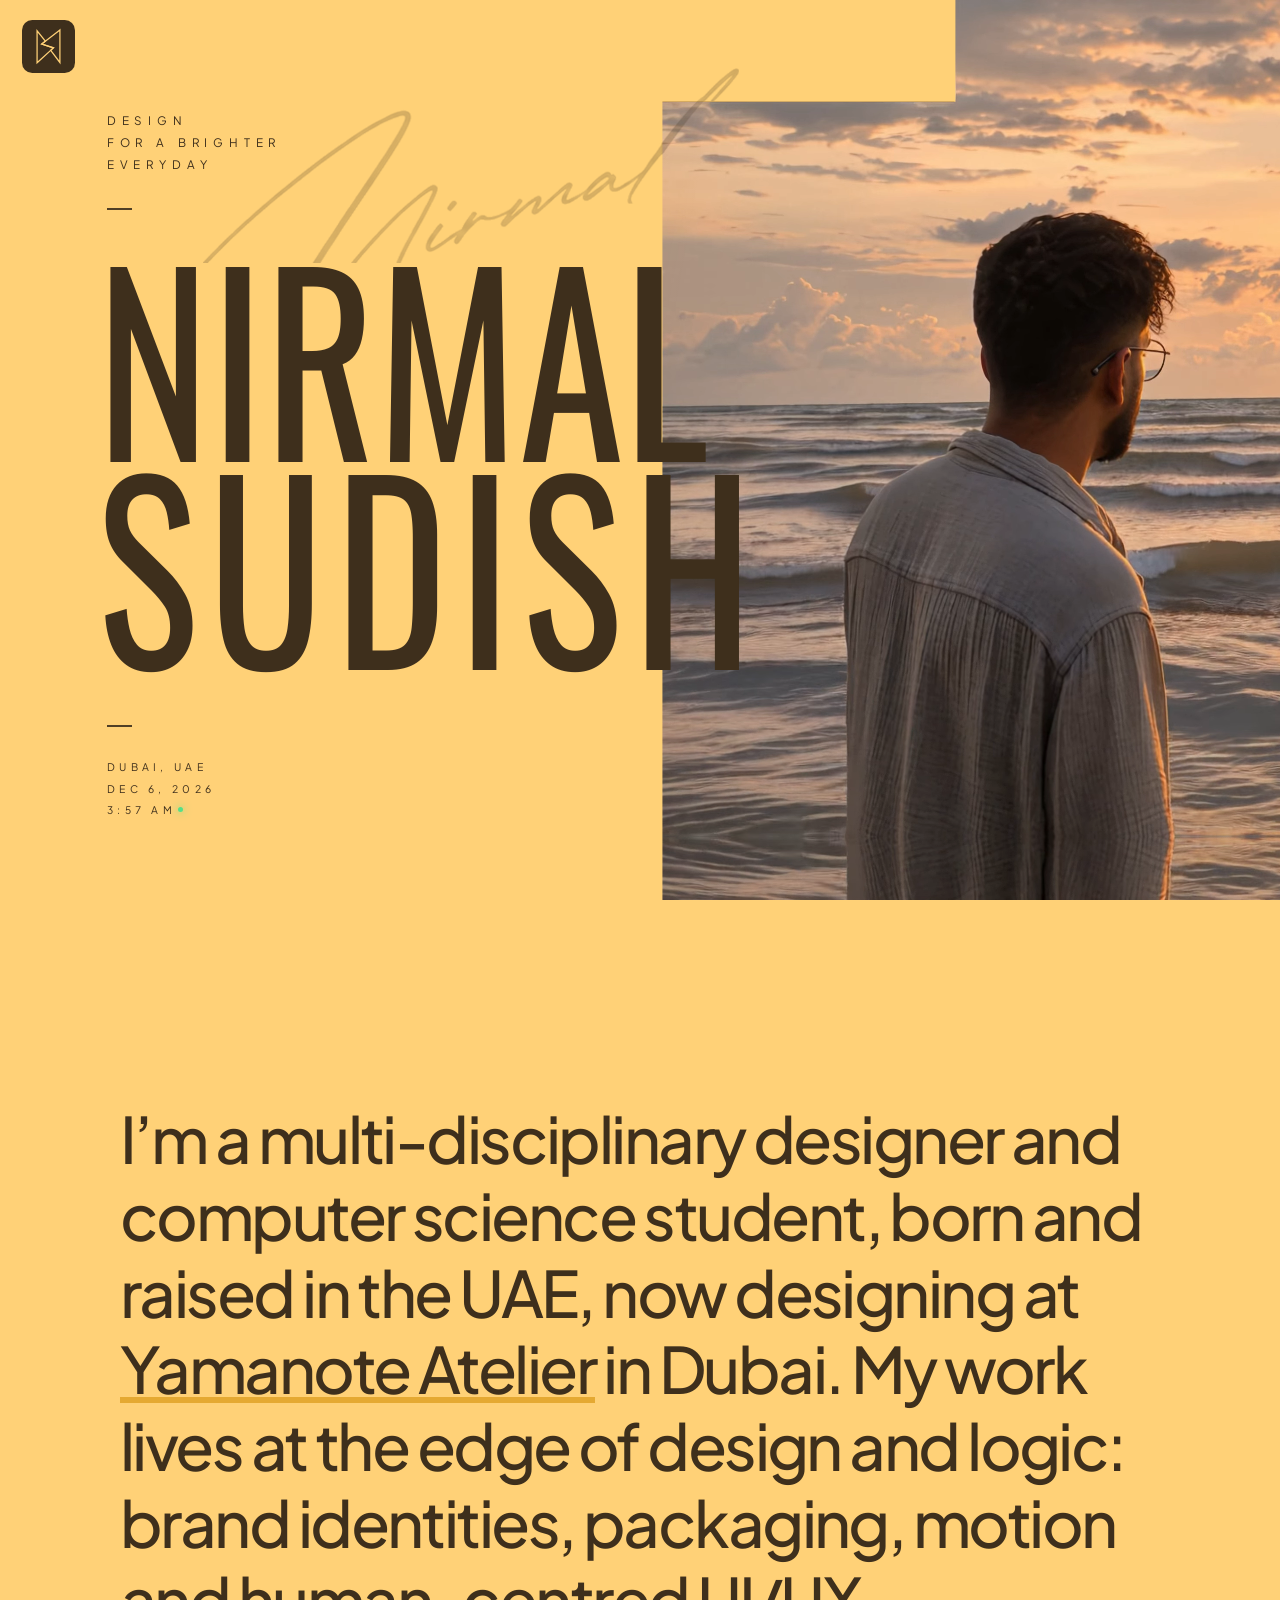
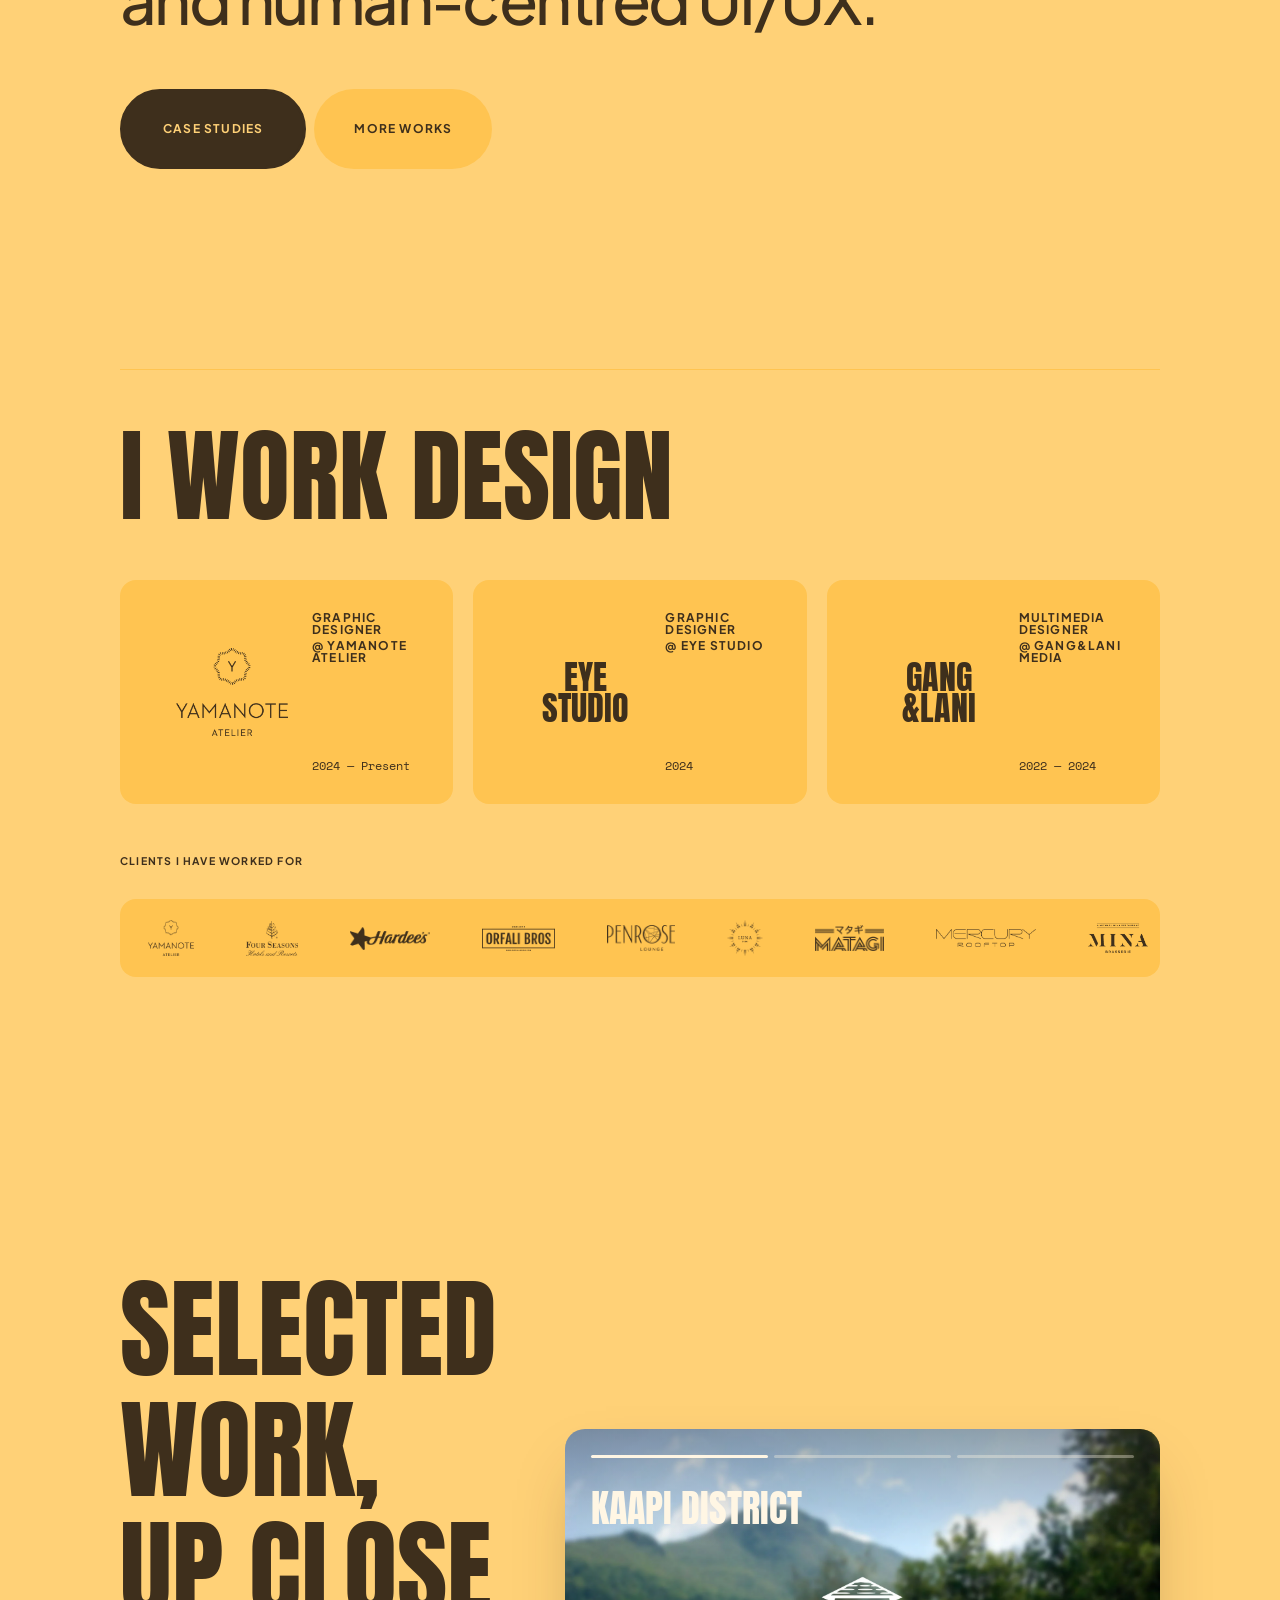
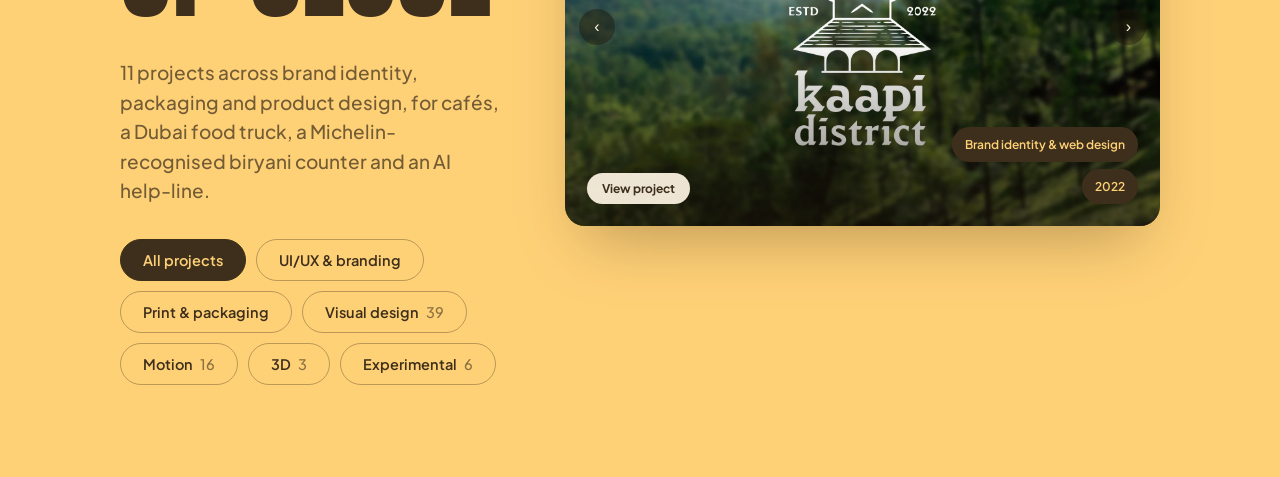
==== commit 1786c473: "Mobile: works fits one screen, contact block, arrows change project - Phones/tablets: heading, text," ====
--- a/index.html
+++ b/index.html
@@ -12,7 +12,7 @@
   <link rel="preconnect" href="https://fonts.gstatic.com" crossorigin>
   <link href="https://fonts.googleapis.com/css2?family=Anton&family=Bebas+Neue&family=Caveat:wght@500;600;700&family=Ruthie&family=Allura&family=Space+Mono&family=Oswald:wght@700&family=Plus+Jakarta+Sans:wght@300;400;500;600;700;800&family=Space+Grotesk:wght@400;500;600;700&display=swap" rel="stylesheet">
   
-  <link rel="stylesheet" href="style.css?v=202610230600">
+  <link rel="stylesheet" href="style.css?v=202610230830">
 
   <!-- ==========================================================================
        LOGO NAVIGATION MORPH
@@ -405,6 +405,22 @@
     </div>
   </section>
 
+  <!-- Phones and tablets: the contact closes the page (desktop opens it from the stack's last card). -->
+  <section class="m-contact" id="contact" aria-labelledby="mContactTitle">
+    <div class="m-contact-panel">
+    <p class="m-contact-line">Let&rsquo;s work together</p>
+    <h2 class="m-contact-title" id="mContactTitle">Get in<br>touch</h2>
+    <a class="m-contact-mail" href="mailto:nirmal.sudish@gmail.com">nirmal.sudish@gmail.com</a>
+    <p class="m-contact-place">Dubai, UAE<br>Available for work</p>
+    <div class="m-contact-social">
+      <a href="https://www.linkedin.com/in/nirmalsudish/" target="_blank" rel="noopener">LinkedIn</a>
+      <a href="https://www.instagram.com/nirmellow/" target="_blank" rel="noopener">Instagram</a>
+      <a href="https://www.behance.net/nirmalsudish" target="_blank" rel="noopener">Behance</a>
+      <a href="assets/docs/nirmal-sudish-resume.pdf" target="_blank" rel="noopener">R&eacute;sum&eacute;</a>
+    </div>
+    </div>
+  </section>
+
   <!-- =========================================================================
        CONTACT MORPH — the closing card of the works stack expands from its own
        bounds to fill the viewport. Ported from the reference's .morph-panel:
@@ -601,6 +617,6 @@
     })();
   </script>
 
-  <script src="main.js?v=202610230600"></script>
+  <script src="main.js?v=202610230820"></script>
 </body>
 </html>
--- a/style.css
+++ b/style.css
@@ -1088,7 +1088,7 @@
      (which runs 3.46x the font size). The column is ~39vw - 118px, so the
      largest size it can hold is (39vw - 118px) / 3.46 — hence the middle term.
      Above ~1500px the 153.6px cap wins and the two headings match exactly. */
-  font-size: var(--ws-hl, clamp(56px, calc(11.2vw - 34px), 153.6px));
+  font-size: clamp(56px, calc(11.2vw - 34px), 153.6px);   /* main.js fits it to the screen height */
   font-weight: 500;
   line-height: 1.1;
   text-transform: uppercase;
@@ -2011,7 +2011,7 @@
     --photo-y: calc(var(--name-y) + var(--hl-h) + 14px);
     --band: calc(100cqh - var(--photo-y));
     --meta-h: calc(5.04 * var(--meta-size));
-    --notch-h: calc(var(--meta-h) + 70px);
+    --notch-h: calc(var(--meta-h) + 46px);
     --notch-w: var(--meta-w, 190px);                         /* main.js measures the meta */
     --step-1: calc(var(--photo-y) + 8.8cqw);
     --step-2: min(calc(var(--photo-y) + 23.4cqw), calc(100% - var(--notch-h)));
@@ -2037,8 +2037,10 @@
      flat blocks baked into it (the desktop mask's step and notch) stay outside
      the band, with the figure a little left of centre. */
   .hero-frame-inner {
-    --hi: max(calc(var(--band) / 0.69), calc(100cqw / 1.232));
-    top: calc(var(--photo-y) - 0.1155 * var(--hi) - (0.69 * var(--hi) - var(--band)) / 2);
+    /* the band shows the footage's clean middle (13%-79% of its height), well
+       clear of the step and notch baked in at its top-left and bottom-right */
+    --hi: max(calc(var(--band) / 0.66), calc(100cqw / 1.232));
+    top: calc(var(--photo-y) - 0.13 * var(--hi) - (0.66 * var(--hi) - var(--band)) / 2);
     right: auto;
     bottom: auto;
     width: calc(var(--hi) * 1.232);
@@ -2056,8 +2058,8 @@
     left: calc(6.6% + 0.21 * var(--hl-w));
     width: calc(0.75 * var(--hl-w));
   }
-  .hero-rule-bottom { top: auto; bottom: calc(24px + var(--meta-h) + 20px); left: 7%; }
-  .hero-meta        { top: auto; bottom: 24px; left: 7%; }
+  .hero-rule-bottom { top: auto; bottom: calc(18px + var(--meta-h) + 14px); left: 7%; }
+  .hero-meta        { top: auto; bottom: 18px; left: 7%; }
 }
 
 /* --- Labels: nothing meant to be read under 12px --------------------------- */
@@ -2331,3 +2333,62 @@
   .rep-role div, .rep-role strong { line-height: 1.3; }
   .rep-date { line-height: 1.3; }
 }
+
+/* Phones: the about-me text starts closer under the hero, whose notch is
+   already yellow, so the two don't add up to one large empty block. */
+@media (max-width: 571px) {
+  .rep-statement { padding-top: 36px; }
+}
+
+/* --- Works on phones: tighter so the whole block fits one screen ---------- */
+@media (max-width: 767px) {
+  .ws { padding-top: 28px; padding-bottom: 28px; gap: 0; }
+  .ws-inner { gap: 18px; }
+  .ws-panel { gap: 16px; }
+  .ws-lede { font-size: 16px; line-height: 1.5; margin: 0; }
+  .ws-pill { padding: 9px 16px; font-size: 14px; }
+}
+
+/* --- Closing contact block under the works (phones and tablets) -------------- */
+/* On desktop the stack's last card opens the contact panel; on a phone that
+   card is a swipe away, so the same contact also closes the page. */
+.m-contact { display: none; }
+@media (max-width: 1024px) {
+  /* the yellow frame belongs to the section, so the page's own colour
+     never shows round the panel */
+  .m-contact { display: block; padding: 0 8px 8px; background: #FFD177; }
+  .m-contact-panel { padding: 48px 24px 40px; border-radius: 16px; background: #3e2f1c; color: #FFD177; }
+  .m-contact-line { margin: 0 0 16px; font-family: "Plus Jakarta Sans", sans-serif; font-size: 18px; font-weight: 600; }
+  .m-contact-title {
+    margin: 0 0 28px;
+    font-family: "Anton", sans-serif;
+    font-weight: 400;
+    font-size: clamp(64px, 22vw, 150px);
+    line-height: 0.9;
+    text-transform: uppercase;
+  }
+  .m-contact-mail {
+    display: inline-block;
+    padding: 6px 0;
+    color: #FFD177;
+    font-family: "Plus Jakarta Sans", sans-serif;
+    font-size: clamp(19px, 5.4vw, 30px);
+    font-weight: 700;
+    text-decoration: underline;
+    text-underline-offset: 0.18em;
+    text-decoration-thickness: 0.07em;
+    overflow-wrap: anywhere;
+  }
+  .m-contact-place { margin: 18px 0 22px; font-family: "Plus Jakarta Sans", sans-serif; font-size: 15px; font-weight: 500; line-height: 1.55; color: rgba(255, 209, 119, 0.8); }
+  .m-contact-social { display: flex; flex-wrap: wrap; gap: 10px; }
+  .m-contact-social a {
+    display: inline-flex; align-items: center; min-height: 44px; padding: 0 18px;
+    border: 1.5px solid rgba(255, 209, 119, 0.45); border-radius: 30px;
+    color: #FFD177; font-family: "Plus Jakarta Sans", sans-serif; font-size: 14px; font-weight: 600; text-decoration: none;
+  }
+  .m-contact-social a:active { background: #FFD177; color: #3e2f1c; }
+}
+@media (min-width: 572px) and (max-width: 1024px) {
+  .m-contact { padding: 0 24px 24px; }
+  .m-contact-panel { padding: 64px 56px 56px; }
+}
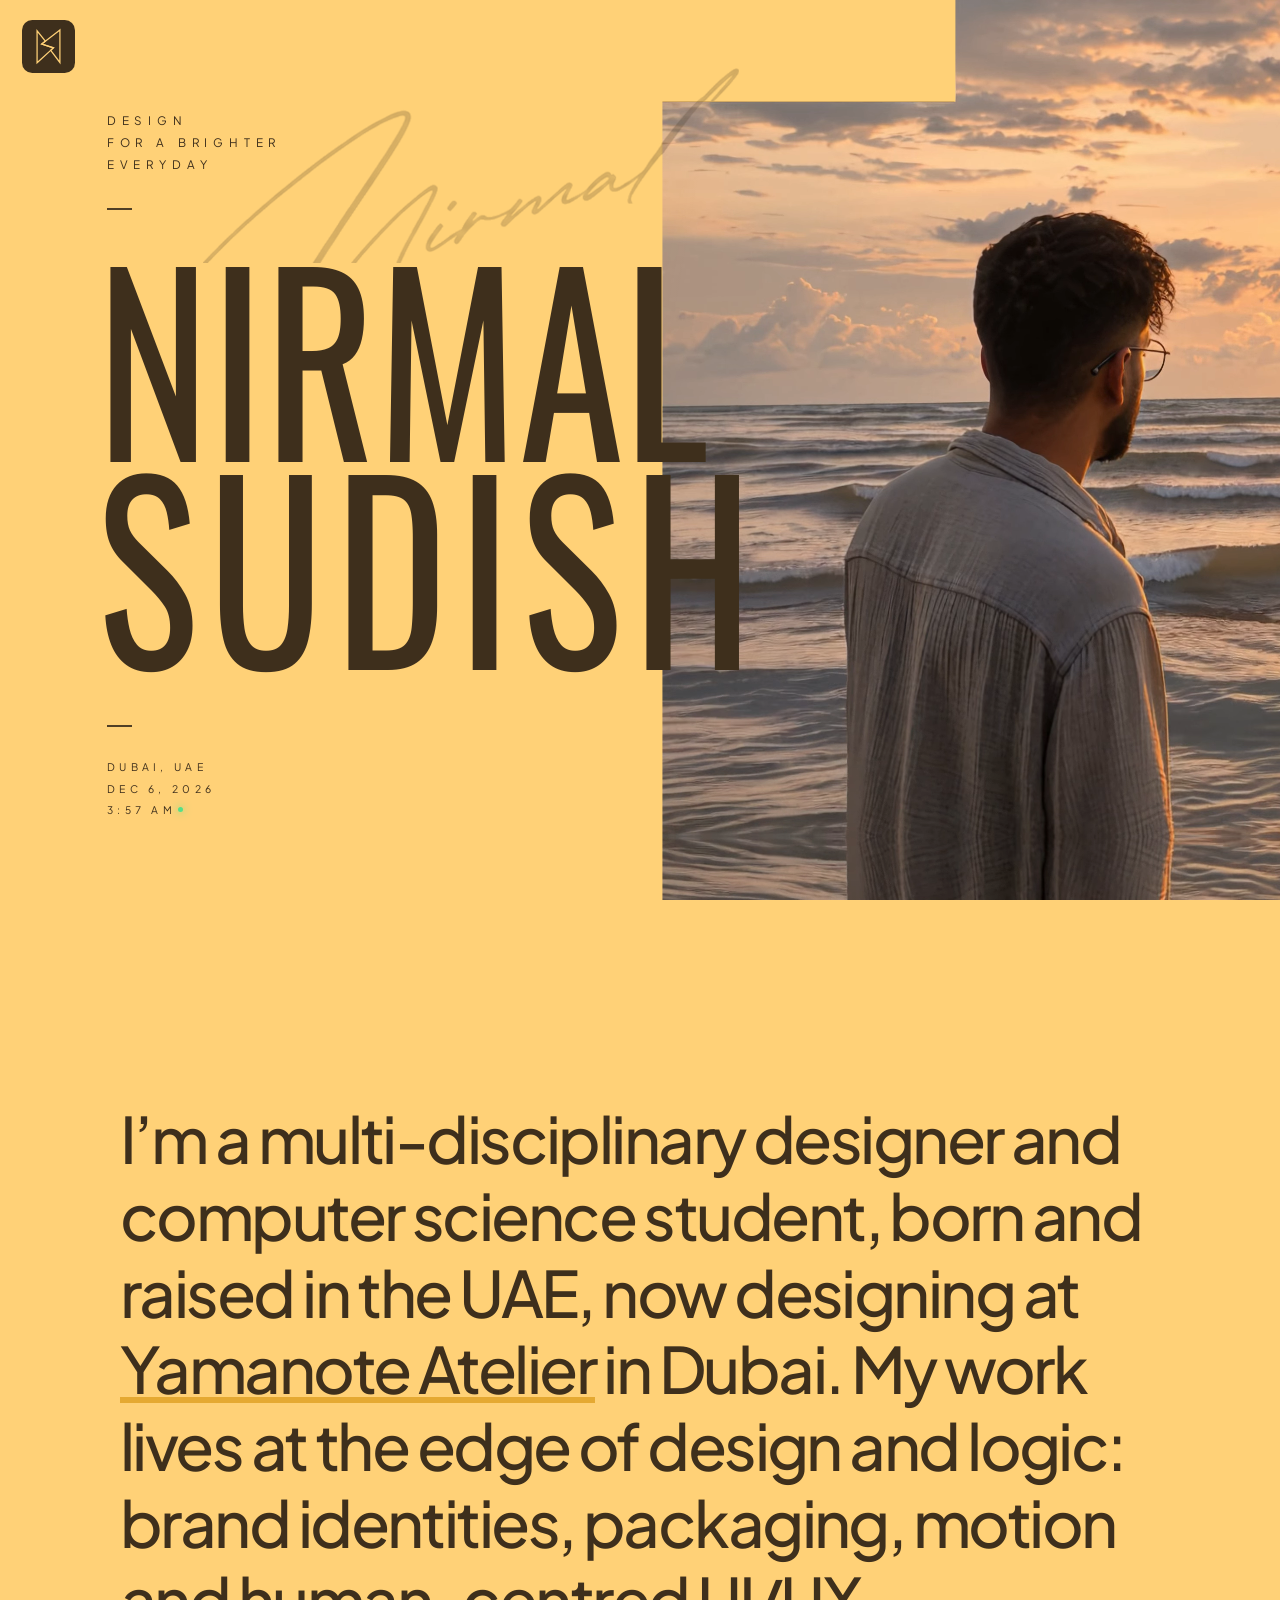
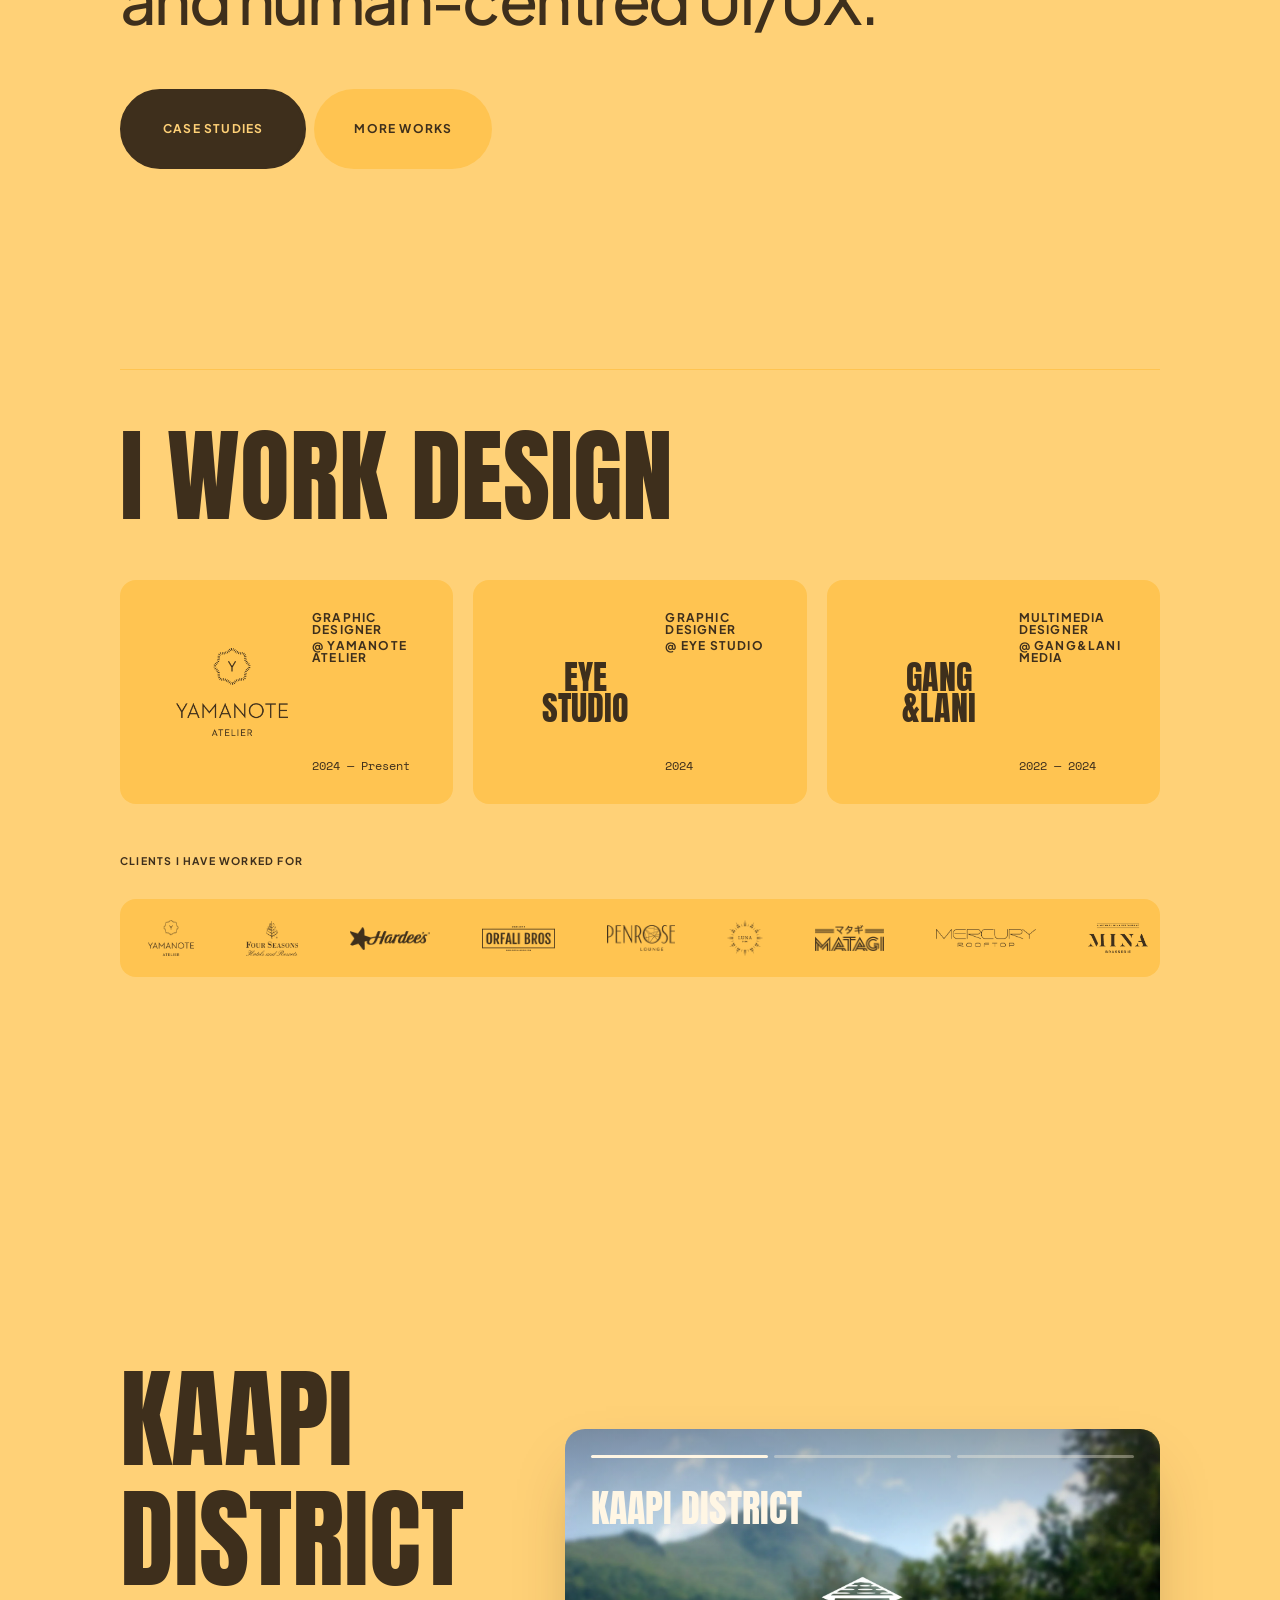
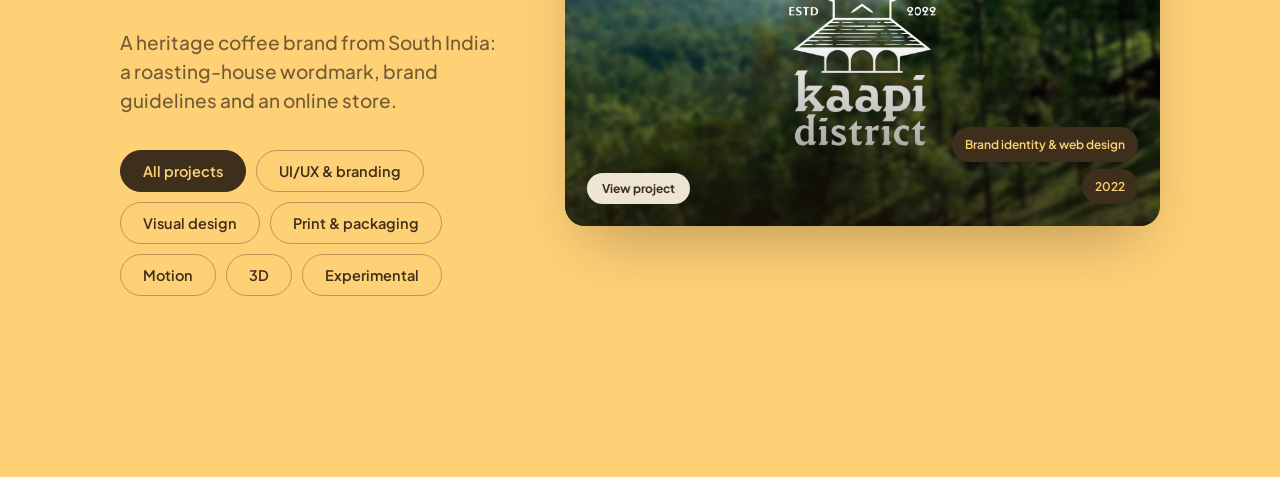
==== commit 26e7e946: "Live project heading, fuller case studies, slideshow, mobile arrows - Works heading and line follow " ====
--- a/index.html
+++ b/index.html
@@ -5,14 +5,14 @@
   <meta name="viewport" content="width=device-width, initial-scale=1.0">
   <title>Nirmal Sudish — Design For A Brighter Everyday</title>
   <meta name="description" content="Portfolio of Nirmal Sudish, a multi-disciplinary designer in Dubai, UAE: brand identity, packaging, motion and UI/UX.">
-  <link rel="icon" href="assets/brand/nirmal-plate.svg" type="image/svg+xml">
+  <link rel="icon" href="assets/brand/nirmal-plate.svg?v=3" type="image/svg+xml">
   
   <!-- Modern Google Fonts -->
   <link rel="preconnect" href="https://fonts.googleapis.com">
   <link rel="preconnect" href="https://fonts.gstatic.com" crossorigin>
   <link href="https://fonts.googleapis.com/css2?family=Anton&family=Bebas+Neue&family=Caveat:wght@500;600;700&family=Ruthie&family=Allura&family=Space+Mono&family=Oswald:wght@700&family=Plus+Jakarta+Sans:wght@300;400;500;600;700;800&family=Space+Grotesk:wght@400;500;600;700&display=swap" rel="stylesheet">
   
-  <link rel="stylesheet" href="style.css?v=202610230830">
+  <link rel="stylesheet" href="style.css?v=202610231040">
 
   <!-- ==========================================================================
        LOGO NAVIGATION MORPH
@@ -39,7 +39,7 @@
     .navmorph-scrim {
       position: absolute;
       inset: 0;
-      background-color: #14100c;
+      background-color: transparent;   /* catches taps to close; the page stays as it is */
       opacity: 0;
       transition: opacity 400ms cubic-bezier(0.22, 0.61, 0.36, 1);
     }
@@ -113,8 +113,8 @@
       height: 56px;
       transform: translateY(-50%);
       background-color: #101010;
-      -webkit-mask: url("assets/brand/nirmal-mark.svg") center / contain no-repeat;
-      mask: url("assets/brand/nirmal-mark.svg") center / contain no-repeat;
+      -webkit-mask: url("assets/brand/nirmal-mark.svg?v=3") center / contain no-repeat;
+      mask: url("assets/brand/nirmal-mark.svg?v=3") center / contain no-repeat;
       transition:
         right 400ms cubic-bezier(0.22, 0.61, 0.36, 1),
         width 400ms cubic-bezier(0.22, 0.61, 0.36, 1),
@@ -183,7 +183,7 @@
            #navMorph panel at the foot of this file out of this exact box. -->
       <div class="hero-logo-wrap" id="navTrigger">
         <a href="#hero" class="hero-logo" aria-label="Nirmal Sudish — home">
-          <img src="assets/brand/nirmal-plate.svg" alt="" width="53" height="53">
+          <img src="assets/brand/nirmal-plate.svg?v=3" alt="" width="53" height="53">
         </a>
       </div>
 
@@ -384,18 +384,18 @@
                   data-headline="Selected<br>work,<br>up close">All projects</button>
           <button class="ws-pill" role="tab" aria-selected="false" data-group="ux"
                   data-headline="Selected<br>work,<br>in use">UI/UX &amp; branding</button>
+          <button class="ws-pill" role="tab" aria-selected="false" data-lib="visual"
+                  data-headline="Selected<br>work,<br>in colour">Visual design</button>
           <button class="ws-pill" role="tab" aria-selected="false" data-group="print"
                   data-headline="Selected<br>work,<br>in print">Print &amp; packaging</button>
         </div>
         <div class="ws-cats ws-cats-lib" role="tablist" aria-label="Gallery">
-          <button class="ws-pill" role="tab" aria-selected="false" data-lib="visual"
-                  data-headline="Selected<br>work,<br>in colour">Visual design<span>39</span></button>
           <button class="ws-pill" role="tab" aria-selected="false" data-lib="motion"
-                  data-headline="Selected<br>work,<br>in motion">Motion<span>16</span></button>
+                  data-headline="Selected<br>work,<br>in motion">Motion</button>
           <button class="ws-pill" role="tab" aria-selected="false" data-lib="3d"
-                  data-headline="Selected<br>work,<br>in depth">3D<span>3</span></button>
+                  data-headline="Selected<br>work,<br>in depth">3D</button>
           <button class="ws-pill" role="tab" aria-selected="false" data-lib="experimental"
-                  data-headline="Selected<br>work,<br>off brief">Experimental<span>6</span></button>
+                  data-headline="Selected<br>work,<br>off brief">Experimental</button>
         </div>
         </div>
       </div>
@@ -617,6 +617,6 @@
     })();
   </script>
 
-  <script src="main.js?v=202610230820"></script>
+  <script src="main.js?v=202610231010"></script>
 </body>
 </html>
--- a/style.css
+++ b/style.css
@@ -1172,10 +1172,12 @@
   background-size: cover;
   background-position: center;
   opacity: 0;
-  transition: opacity 0.6s ease;
-}
-
-.ws-photo.is-front { opacity: 1; }
+  /* the outgoing picture holds until the incoming one has covered it, then
+     goes at once, so the card never dips through a half-and-half fade */
+  transition: opacity 0s linear 1.2s;
+}
+
+.ws-photo.is-front { opacity: 1; z-index: 1; transition: opacity 1.2s cubic-bezier(0.4, 0, 0.2, 1); }
 
 /* A frame far from the card's shape: whole, on a dark mat. */
 .ws-photo.is-whole {
@@ -2392,3 +2394,45 @@
   .m-contact { padding: 0 24px 24px; }
   .m-contact-panel { padding: 64px 56px 56px; }
 }
+
+/* --- Project cards: desktop and phone details ------------------------------ */
+/* Desktop: no arrows, the pictures play on their own (main.js). */
+@media (min-width: 1025px) and (hover: hover) and (pointer: fine) {
+  .ws-card .ws-arrow { display: none; }
+}
+/* Phones and tablets: the whole card opens the project, so no button on it. */
+@media (max-width: 1024px) {
+  .ws-card .ws-open { display: none; }
+}
+/* the hover pill, a size down */
+.ws-cursor { padding: 14px 24px; border-width: 1.5px; font-size: 11.5px; letter-spacing: 0.12em; }
+
+/* The page's own ground is the site's yellow, so the hairline seam a phone's
+   fractional screen height opens between two sections shows yellow, not dark. */
+html, body { background-color: #FFD177; }
+
+/* --- Phones and tablets: clear project arrows either side of the card ------ */
+@media (max-width: 1024px) {
+  .ws-card .ws-arrow {
+    width: 44px;
+    height: 44px;
+    border: 1.5px solid rgba(255, 209, 119, 0.55);
+    background: #3e2f1c;
+    color: #FFD177;
+    font-size: 20px;
+    box-shadow: 0 6px 16px -6px rgba(30, 22, 10, 0.6);
+  }
+  .ws-card .ws-arrow:hover, .ws-card .ws-arrow:active { background: #2a1f12; }
+  .ws-card .ws-arrow.prev { left: 10px; }
+  .ws-card .ws-arrow.next { right: 10px; }
+}
+
+/* The pictures crossfade one over the other (z 0/1); everything the card
+   carries on top of them (shade, bars, title, arrows, tags) sits above both. */
+.ws-card > .ws-veil, .ws-card > .ws-segs, .ws-card > .ws-title,
+.ws-card > .ws-arrow, .ws-card > .ws-bottom { z-index: 2; }
+
+/* Phones and tablets: no logo in the hero (its menu is a desktop hover). */
+@media (max-width: 1024px) {
+  .hero-logo-wrap { display: none; }
+}
